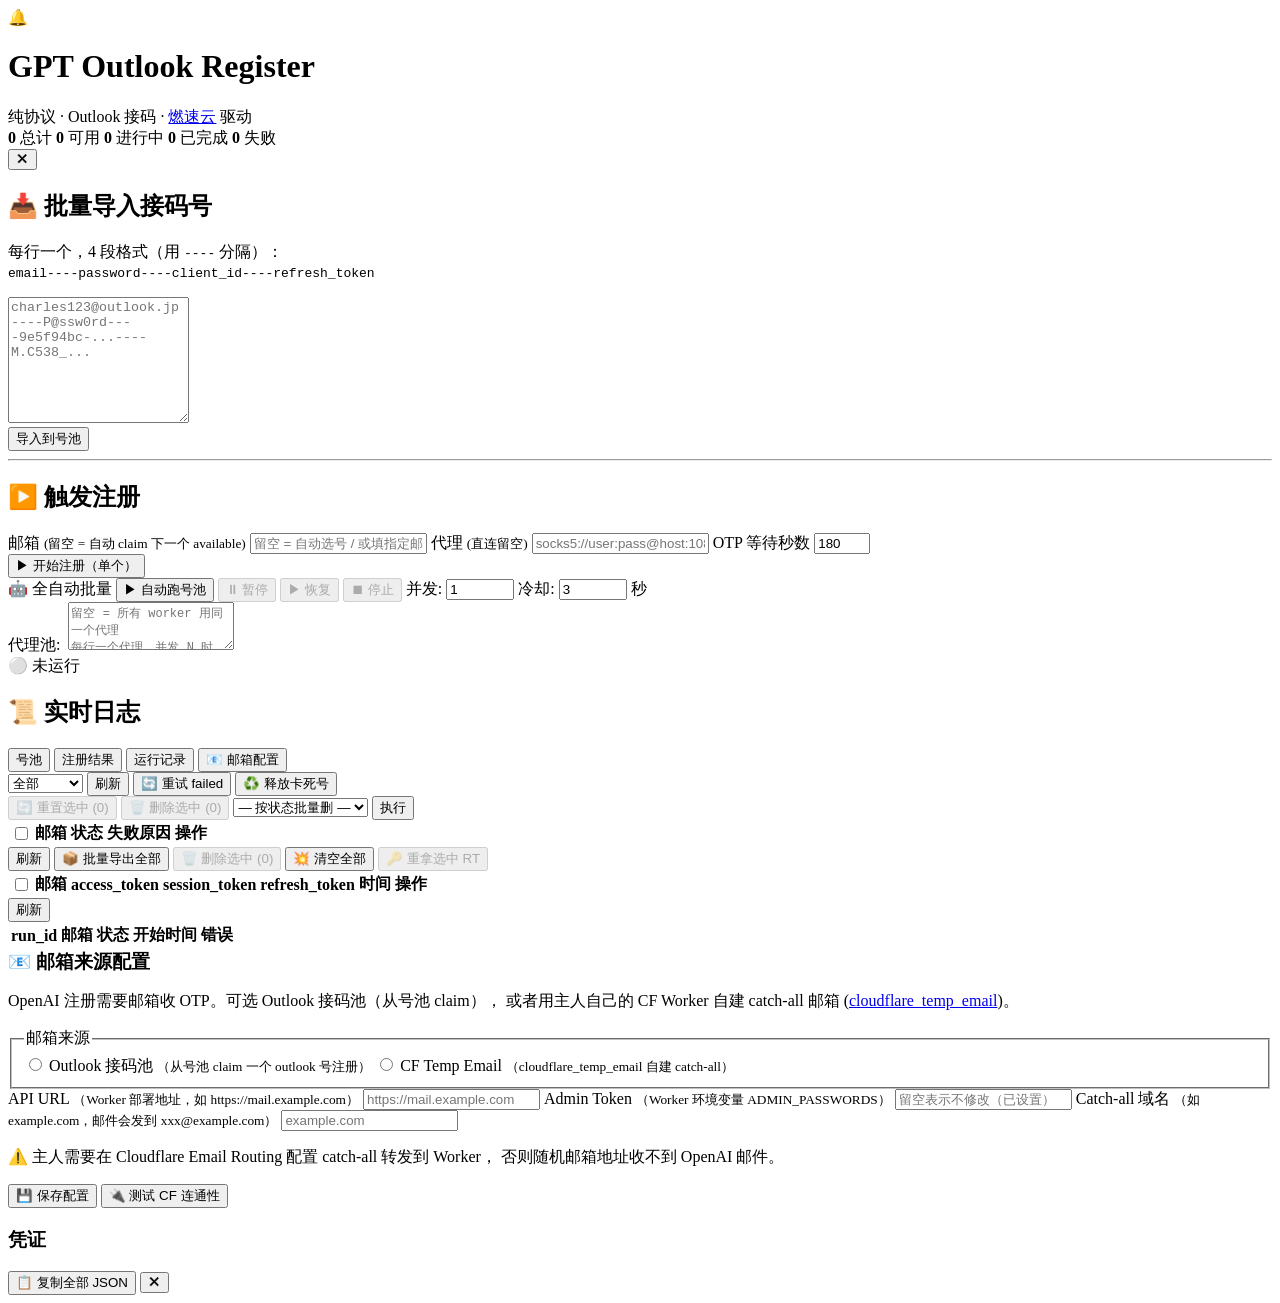
==== webui/static/index.html @ fc180cc3 "feat: add CF Worker temp email provider (cloudflare_temp_email) - 新建 mail_cf.py：CFTempEmailProvider（" ====
<!DOCTYPE html>
<html lang="zh-CN">
<head>
<meta charset="UTF-8">
<meta name="viewport" content="width=device-width,initial-scale=1.0">
<title>GPT Outlook Register · 团子喵 WebUI</title>
<link rel="stylesheet" href="/static/style.css">
</head>
<body>

<header>
  <div class="brand">
    <span class="bell">🔔</span>
    <h1>GPT Outlook Register</h1>
    <span class="sub">纯协议 · Outlook 接码 · <a href="https://www.ransuyun.com/" target="_blank" rel="noopener" class="brand-link">燃速云</a> 驱动</span>
  </div>
  <div class="stats" id="statsBar">
    <span class="pill"><b>0</b> 总计</span>
    <span class="pill ok"><b>0</b> 可用</span>
    <span class="pill warn"><b>0</b> 进行中</span>
    <span class="pill done"><b>0</b> 已完成</span>
    <span class="pill bad"><b>0</b> 失败</span>
  </div>
</header>

<div id="alertBanner" class="alert-banner hidden">
  <span id="alertBannerMsg"></span>
  <button id="alertBannerClose">✕</button>
</div>

<main>

  <!-- 左：批量导入 + 注册控制 -->
  <section class="card">
    <h2>📥 批量导入接码号</h2>
    <p class="hint">每行一个，4 段格式（用 <code>----</code> 分隔）：<br>
       <code>email----password----client_id----refresh_token</code></p>
    <textarea id="importText" rows="8" placeholder="charles123@outlook.jp----P@ssw0rd----9e5f94bc-...----M.C538_..."></textarea>
    <div class="row">
      <button id="btnImport" class="primary">导入到号池</button>
      <span id="importResult" class="result"></span>
    </div>

    <hr>

    <h2>▶️ 触发注册</h2>
    <div class="form">
      <label>邮箱 <small>(留空 = 自动 claim 下一个 available)</small>
        <input id="regEmail" placeholder="留空 = 自动选号 / 或填指定邮箱">
      </label>
      <label>代理 <small>(直连留空)</small>
        <input id="regProxy" placeholder="socks5://user:pass@host:1080">
      </label>
      <label>OTP 等待秒数
        <input id="regOtpTimeout" type="number" value="180" min="30" max="600">
      </label>

      <div class="row">
        <button id="btnRun" class="primary">▶ 开始注册（单个）</button>
        <span id="runStatus" class="result"></span>
      </div>

      <div class="auto-bar">
        <span class="auto-title">🤖 全自动批量</span>
        <button id="btnAutoStart" class="primary">▶ 自动跑号池</button>
        <button id="btnAutoPause" disabled>⏸ 暂停</button>
        <button id="btnAutoResume" disabled>▶ 恢复</button>
        <button id="btnAutoStop" disabled>⏹ 停止</button>
        <label class="check inline-check" title="同时跑几个注册流程">
          并发:<input id="autoConcurrency" type="number" value="1" min="1" max="20" style="width:60px;display:inline-block;margin-left:4px">
        </label>
        <label class="check inline-check" title="每个 worker 跑完一个号的冷却（防风控）">
          冷却:<input id="autoCoolDown" type="number" value="3" min="0" max="120" style="width:60px;display:inline-block;margin-left:4px"> 秒
        </label>
      </div>
      <div class="row">
        <label class="check inline-check" style="width:100%" title="多代理池：每行一个，worker 按顺序轮流取；如果留空则所有 worker 都用上面的「代理」字段">
          <span style="white-space:nowrap">代理池:</span>
          <textarea id="autoProxyPool" rows="3" placeholder="留空 = 所有 worker 用同一个代理&#10;每行一个代理，并发 N 时 worker 0~N 依次用&#10;例：&#10;socks5://127.0.0.1:7890&#10;socks5://127.0.0.1:7891&#10;http://1.2.3.4:8080" style="flex:1;font-family:monospace;font-size:12px;margin-left:4px"></textarea>
        </label>
      </div>
      <div class="row">
        <span id="autoStatus" class="auto-status">⚪ 未运行</span>
      </div>
    </div>
  </section>

  <!-- 右：日志 + 列表 -->
  <section class="card">
    <h2>📜 实时日志</h2>
    <div id="logBox" class="log"></div>

    <div class="tabs">
      <button class="tab active" data-tab="pool">号池</button>
      <button class="tab" data-tab="registered">注册结果</button>
      <button class="tab" data-tab="runs">运行记录</button>
      <button class="tab" data-tab="mailcfg">📧 邮箱配置</button>
    </div>

    <div class="tab-content" id="tab-pool">
      <div class="row">
        <select id="poolFilter">
          <option value="">全部</option>
          <option value="available">available</option>
          <option value="in_use">in_use</option>
          <option value="done">done</option>
          <option value="failed">failed</option>
        </select>
        <button id="btnRefreshPool">刷新</button>
        <button id="btnResetFailed" title="把所有 failed 号一键重置为 available">🔄 重试 failed</button>
        <button id="btnReleaseStale" title="把卡在 in_use 超过 30 分钟的号释放回 available">♻️ 释放卡死号</button>
        <span id="poolActionResult" class="result"></span>
      </div>
      <div class="row">
        <button id="btnResetSelected" title="把已勾选的 done/failed 号重置为 available" disabled>🔄 重置选中 (<span id="selCount2">0</span>)</button>
        <button id="btnDeleteSelected" title="删除已勾选的号" disabled>🗑️ 删除选中 (<span id="selCount">0</span>)</button>
        <select id="bulkDelStatus" title="按状态批量删除">
          <option value="">— 按状态批量删 —</option>
          <option value="failed">删全部 failed</option>
          <option value="done">删全部 done</option>
          <option value="available">删全部 available</option>
          <option value="in_use">删全部 in_use</option>
          <option value="all">删全部（危险）</option>
        </select>
        <button id="btnBulkDelStatus">执行</button>
      </div>
      <table id="poolTable">
        <thead><tr>
          <th><input type="checkbox" id="poolSelectAll" title="全选/全不选"></th>
          <th>邮箱</th><th>状态</th><th>失败原因</th><th>操作</th>
        </tr></thead>
        <tbody></tbody>
      </table>
    </div>

    <div class="tab-content hidden" id="tab-registered">
      <div class="row">
        <button id="btnRefreshReg">刷新</button>
        <button id="btnExportAll" title="把所有注册结果的完整凭证导出为 JSON 文件">📦 批量导出全部</button>
        <button id="btnDeleteSelectedReg" title="删除已勾选的凭证" disabled>🗑️ 删除选中 (<span id="selCountReg">0</span>)</button>
        <button id="btnDeleteAllReg" title="清空所有注册结果（危险）">💥 清空全部</button>
        <button id="btnBulkRefetchRt" title="对选中号串行重走 Codex OAuth 拿 refresh_token" disabled>🔑 重拿选中 RT</button>
        <span id="exportResult" class="result"></span>
      </div>
      <table id="regTable">
        <thead><tr>
          <th><input type="checkbox" id="regSelectAll" title="全选/全不选"></th>
          <th>邮箱</th><th>access_token</th><th>session_token</th><th>refresh_token</th><th>时间</th><th>操作</th>
        </tr></thead>
        <tbody></tbody>
      </table>
    </div>

    <div class="tab-content hidden" id="tab-runs">
      <div class="row">
        <button id="btnRefreshRuns">刷新</button>
      </div>
      <table id="runTable">
        <thead><tr><th>run_id</th><th>邮箱</th><th>状态</th><th>开始时间</th><th>错误</th></tr></thead>
        <tbody></tbody>
      </table>
    </div>

    <div class="tab-content hidden" id="tab-mailcfg">
      <h3 style="margin:0 0 12px;color:var(--pink-dark)">📧 邮箱来源配置</h3>
      <p class="hint">
        OpenAI 注册需要邮箱收 OTP。可选 Outlook 接码池（从号池 claim），
        或者用主人自己的 CF Worker 自建 catch-all 邮箱
        (<a href="https://github.com/dreamhunter2333/cloudflare_temp_email" target="_blank" rel="noopener" class="brand-link">cloudflare_temp_email</a>)。
      </p>
      <div class="form">
        <fieldset>
          <legend>邮箱来源</legend>
          <label class="check">
            <input type="radio" name="mailSource" value="outlook" id="msOutlook">
            Outlook 接码池 <small>（从号池 claim 一个 outlook 号注册）</small>
          </label>
          <label class="check">
            <input type="radio" name="mailSource" value="cf_temp" id="msCfTemp">
            CF Temp Email <small>（cloudflare_temp_email 自建 catch-all）</small>
          </label>
        </fieldset>

        <div id="cfTempCfg" class="hidden">
          <label>API URL <small>（Worker 部署地址，如 https://mail.example.com）</small>
            <input id="cfApiUrl" placeholder="https://mail.example.com">
          </label>
          <label>Admin Token <small>（Worker 环境变量 ADMIN_PASSWORDS）</small>
            <input id="cfAdminToken" placeholder="留空表示不修改（已设置）" type="password">
          </label>
          <label>Catch-all 域名 <small>（如 example.com，邮件会发到 xxx@example.com）</small>
            <input id="cfDomain" placeholder="example.com">
          </label>
          <p class="hint">
            ⚠️ 主人需要在 Cloudflare Email Routing 配置 catch-all 转发到 Worker，
            否则随机邮箱地址收不到 OpenAI 邮件。
          </p>
        </div>

        <div class="row">
          <button id="btnSaveMailCfg" class="primary">💾 保存配置</button>
          <button id="btnTestMail">🔌 测试 CF 连通性</button>
          <span id="mailCfgResult" class="result"></span>
        </div>
      </div>
    </div>
  </section>

</main>

<!-- 凭证查看模态框 -->
<div class="modal hidden" id="credModal">
  <div class="modal-body">
    <div class="modal-head">
      <h3 id="credTitle">凭证</h3>
      <button id="credCopyJson">📋 复制全部 JSON</button>
      <button id="credClose">✕</button>
    </div>
    <div id="credFields" class="cred-fields"></div>
  </div>
</div>

<script src="/static/app.js"></script>
</body>
</html>
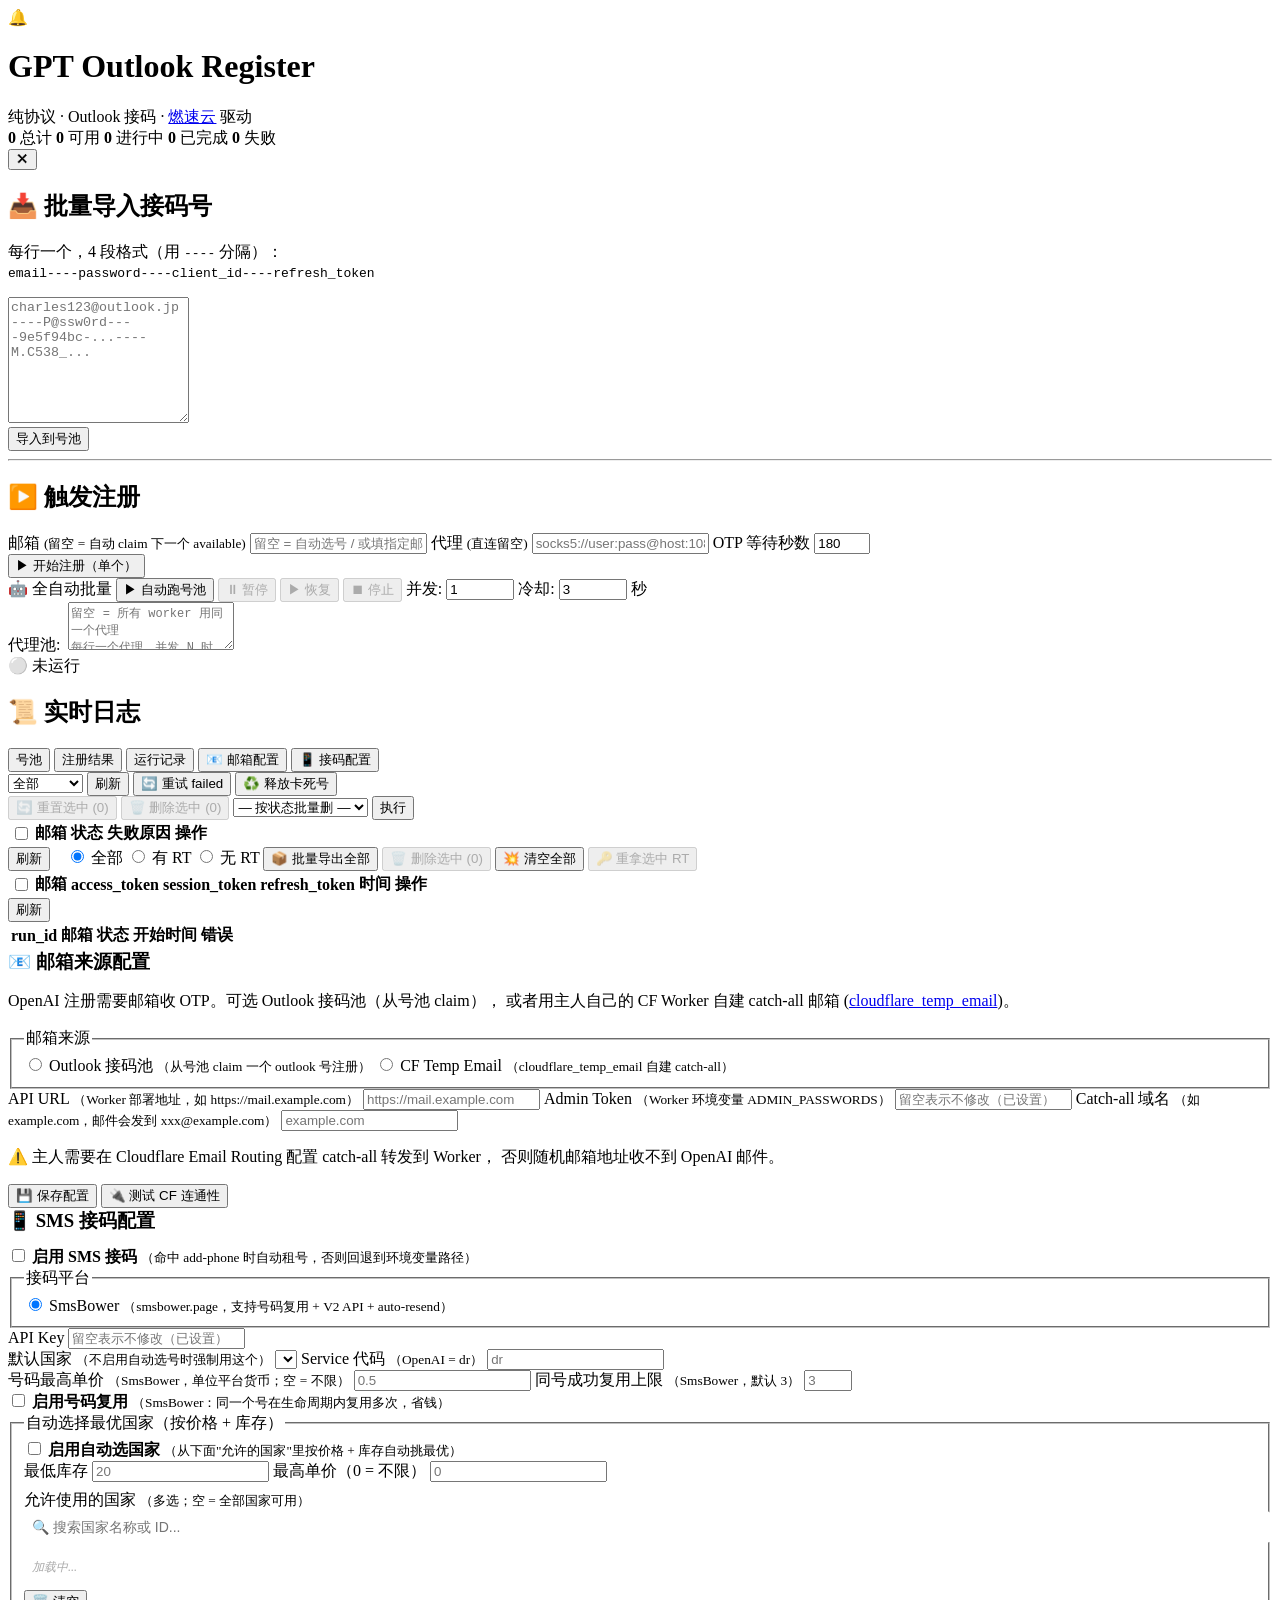
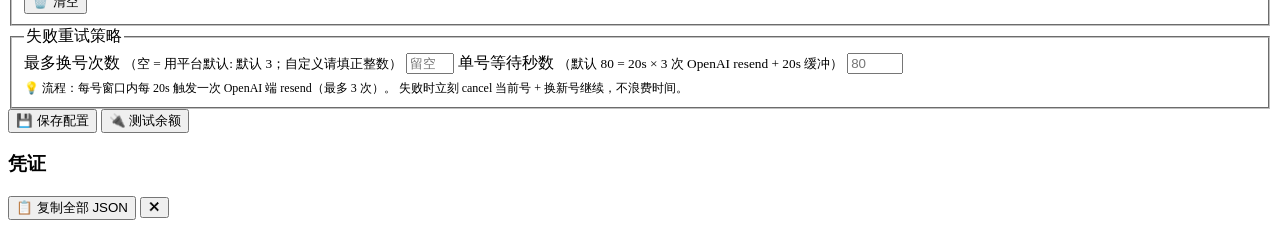
==== commit b86a8241: "v0.4.0: 移除接码 API 出口代理配置" ====
--- a/webui/static/index.html
+++ b/webui/static/index.html
@@ -3,7 +3,7 @@
 <head>
 <meta charset="UTF-8">
 <meta name="viewport" content="width=device-width,initial-scale=1.0">
-<title>GPT Outlook Register · 团子喵 WebUI</title>
+<title>GPT Outlook Register · WebUI</title>
 <link rel="stylesheet" href="/static/style.css">
 </head>
 <body>
@@ -95,6 +95,7 @@
       <button class="tab" data-tab="registered">注册结果</button>
       <button class="tab" data-tab="runs">运行记录</button>
       <button class="tab" data-tab="mailcfg">📧 邮箱配置</button>
+      <button class="tab" data-tab="smscfg">📱 接码配置</button>
     </div>
 
     <div class="tab-content" id="tab-pool">
@@ -136,6 +137,15 @@
     <div class="tab-content hidden" id="tab-registered">
       <div class="row">
         <button id="btnRefreshReg">刷新</button>
+        <label class="check" style="margin-left:12px">
+          <input type="radio" name="regFilter" value="all" checked> 全部
+        </label>
+        <label class="check">
+          <input type="radio" name="regFilter" value="has_rt"> 有 RT
+        </label>
+        <label class="check">
+          <input type="radio" name="regFilter" value="no_rt"> 无 RT
+        </label>
         <button id="btnExportAll" title="把所有注册结果的完整凭证导出为 JSON 文件">📦 批量导出全部</button>
         <button id="btnDeleteSelectedReg" title="删除已勾选的凭证" disabled>🗑️ 删除选中 (<span id="selCountReg">0</span>)</button>
         <button id="btnDeleteAllReg" title="清空所有注册结果（危险）">💥 清空全部</button>
@@ -204,6 +214,103 @@
         </div>
       </div>
     </div>
+
+    <div class="tab-content hidden" id="tab-smscfg">
+      <h3 style="margin:0 0 12px;color:var(--pink-dark)">📱 SMS 接码配置</h3>
+      <div class="form">
+        <label class="check">
+          <input type="checkbox" id="smsEnabled">
+          <b>启用 SMS 接码</b> <small>（命中 add-phone 时自动租号，否则回退到环境变量路径）</small>
+        </label>
+
+        <fieldset>
+          <legend>接码平台</legend>
+          <label class="check">
+            <input type="radio" name="smsProvider" value="smsbower" id="spSmsbower" checked>
+            SmsBower <small>（smsbower.page，支持号码复用 + V2 API + auto-resend）</small>
+          </label>
+        </fieldset>
+
+        <label>API Key
+          <input id="smsApiKey" placeholder="留空表示不修改（已设置）" type="password">
+        </label>
+
+        <div class="row">
+          <label style="flex:1">默认国家 <small>（不启用自动选号时强制用这个）</small>
+            <select id="smsCountry"></select>
+          </label>
+          <label style="flex:1">Service 代码 <small>（OpenAI = dr）</small>
+            <input id="smsService" placeholder="dr">
+          </label>
+        </div>
+
+        <div class="row">
+          <label style="flex:1">号码最高单价 <small>（SmsBower，单位平台货币；空 = 不限）</small>
+            <input id="smsMaxPrice" placeholder="0.5">
+          </label>
+          <label style="flex:1">同号成功复用上限 <small>（SmsBower，默认 3）</small>
+            <input id="smsPhoneSuccessMax" placeholder="3" type="number" min="0" max="10">
+          </label>
+        </div>
+
+        <label class="check">
+          <input type="checkbox" id="smsReusePhone">
+          <b>启用号码复用</b> <small>（SmsBower：同一个号在生命周期内复用多次，省钱）</small>
+        </label>
+
+        <fieldset>
+          <legend>自动选择最优国家（按价格 + 库存）</legend>
+          <label class="check">
+            <input type="checkbox" id="smsAutoCountry">
+            <b>启用自动选国家</b> <small>（从下面"允许的国家"里按价格 + 库存自动挑最优）</small>
+          </label>
+          <div class="row">
+            <label style="flex:1">最低库存
+              <input id="smsAutoMinStock" placeholder="20" type="number" min="1">
+            </label>
+            <label style="flex:1">最高单价（0 = 不限）
+              <input id="smsAutoMaxPrice" placeholder="0">
+            </label>
+          </div>
+
+          <label style="display:block;margin-top:8px">
+            允许使用的国家 <small>（多选；空 = 全部国家可用）</small>
+          </label>
+          <input type="text" id="smsCountrySearch" placeholder="🔍 搜索国家名称或 ID..."
+                 style="width:100%;padding:8px;margin-bottom:8px;border:1px solid var(--pink-light);border-radius:6px;font-size:14px">
+          <div id="smsAllowedCountriesBox"
+               style="max-height:200px;overflow-y:auto;border:1px solid var(--pink-light);border-radius:8px;padding:8px;background:#fff;display:grid;grid-template-columns:repeat(auto-fill,minmax(180px,1fr));gap:4px">
+            <em style="grid-column:1/-1;color:#aaa;font-size:12px">加载中...</em>
+          </div>
+          <div class="row" style="margin-top:6px">
+            <button type="button" id="btnClearAllowedCountries">🗑️ 清空</button>
+            <span id="smsAllowedCountryCount" style="font-size:12px;color:var(--pink-dark);margin-left:8px"></span>
+          </div>
+        </fieldset>
+
+        <fieldset>
+          <legend>失败重试策略</legend>
+          <div class="row">
+            <label style="flex:1">最多换号次数 <small>（空 = 用平台默认: 默认 3；自定义请填正整数）</small>
+              <input id="smsMaxPhoneAttempts" placeholder="留空使用平台默认" type="number" min="1" max="20">
+            </label>
+            <label style="flex:1">单号等待秒数 <small>（默认 80 = 20s × 3 次 OpenAI resend + 20s 缓冲）</small>
+              <input id="smsPerPhoneTimeout" placeholder="80" type="number" min="40" max="600">
+            </label>
+          </div>
+          <p class="hint" style="margin:6px 0 0;font-size:12px">
+            💡 流程：每号窗口内每 20s 触发一次 OpenAI 端 resend（最多 3 次）。
+            失败时立刻 cancel 当前号 + 换新号继续，不浪费时间。
+          </p>
+        </fieldset>
+
+        <div class="row">
+          <button id="btnSaveSmsCfg" class="primary">💾 保存配置</button>
+          <button id="btnTestSms">🔌 测试余额</button>
+          <span id="smsCfgResult" class="result"></span>
+        </div>
+      </div>
+    </div>
   </section>
 
 </main>
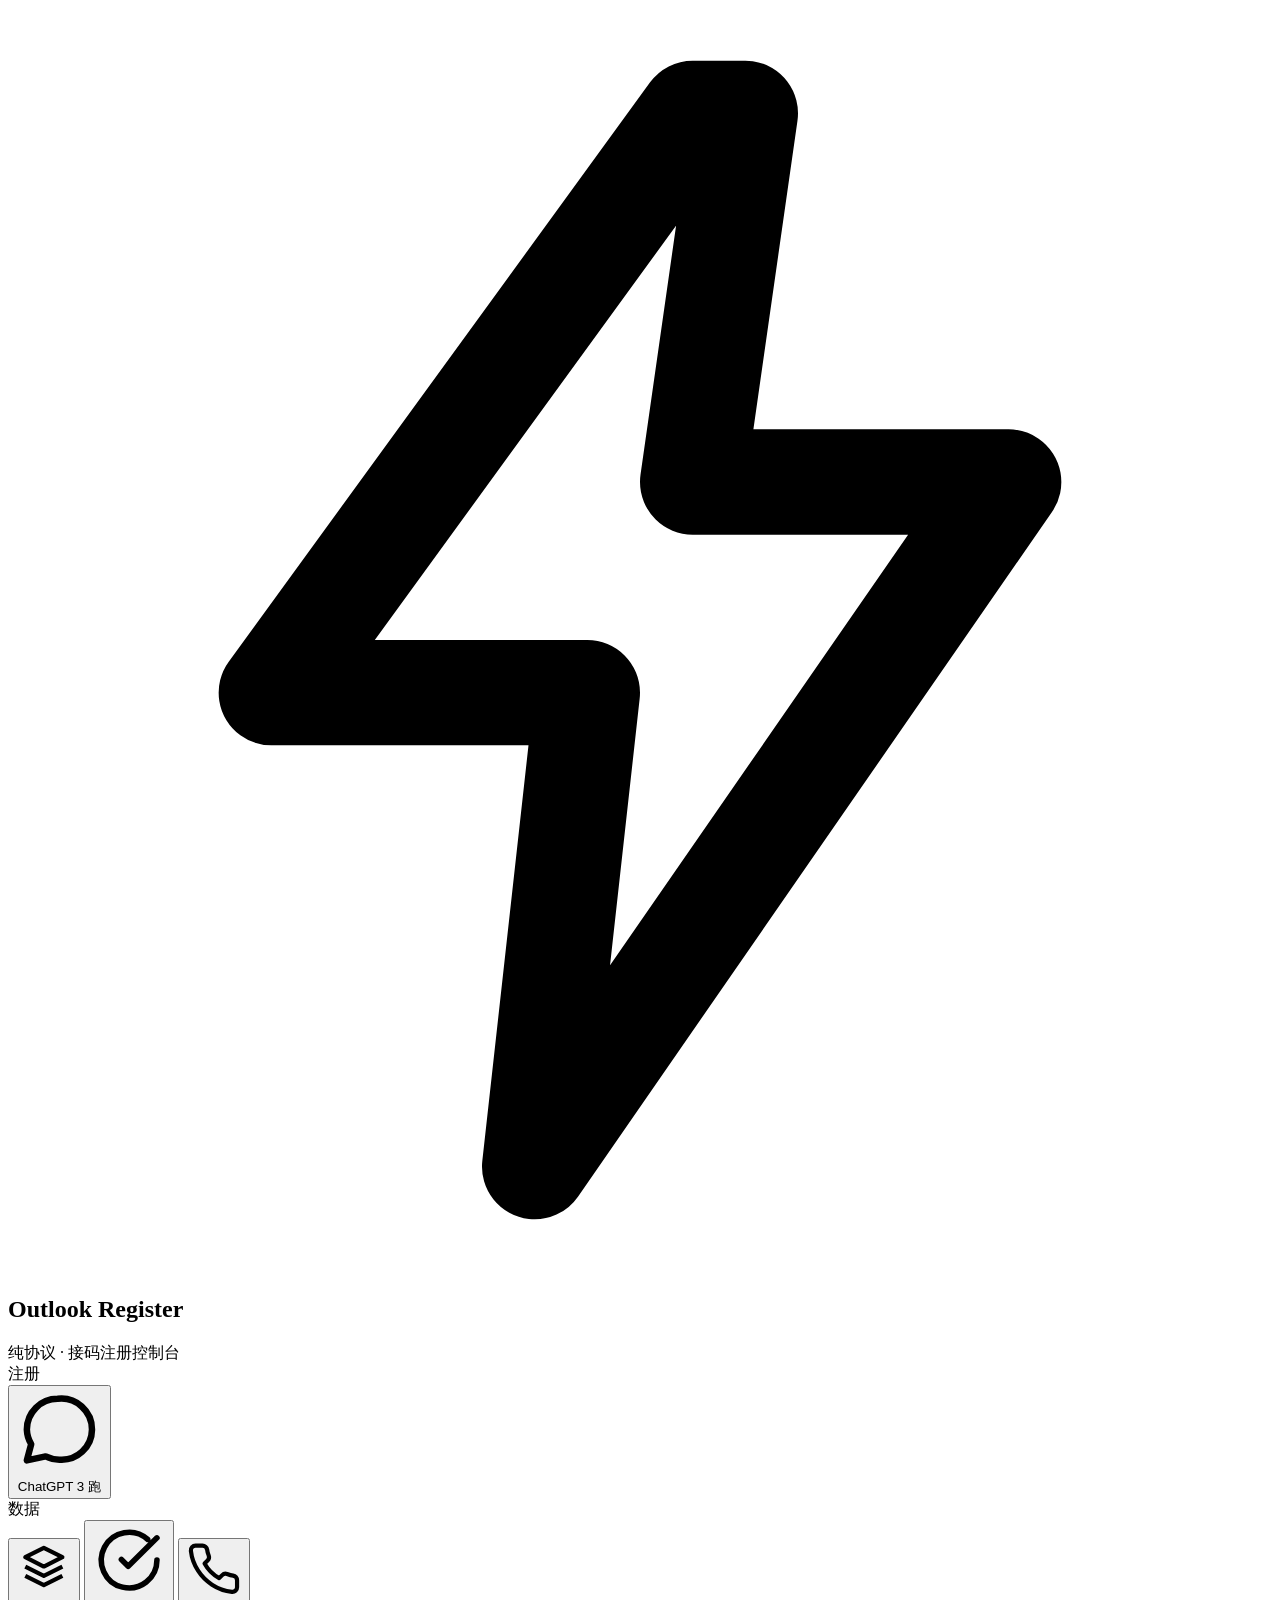
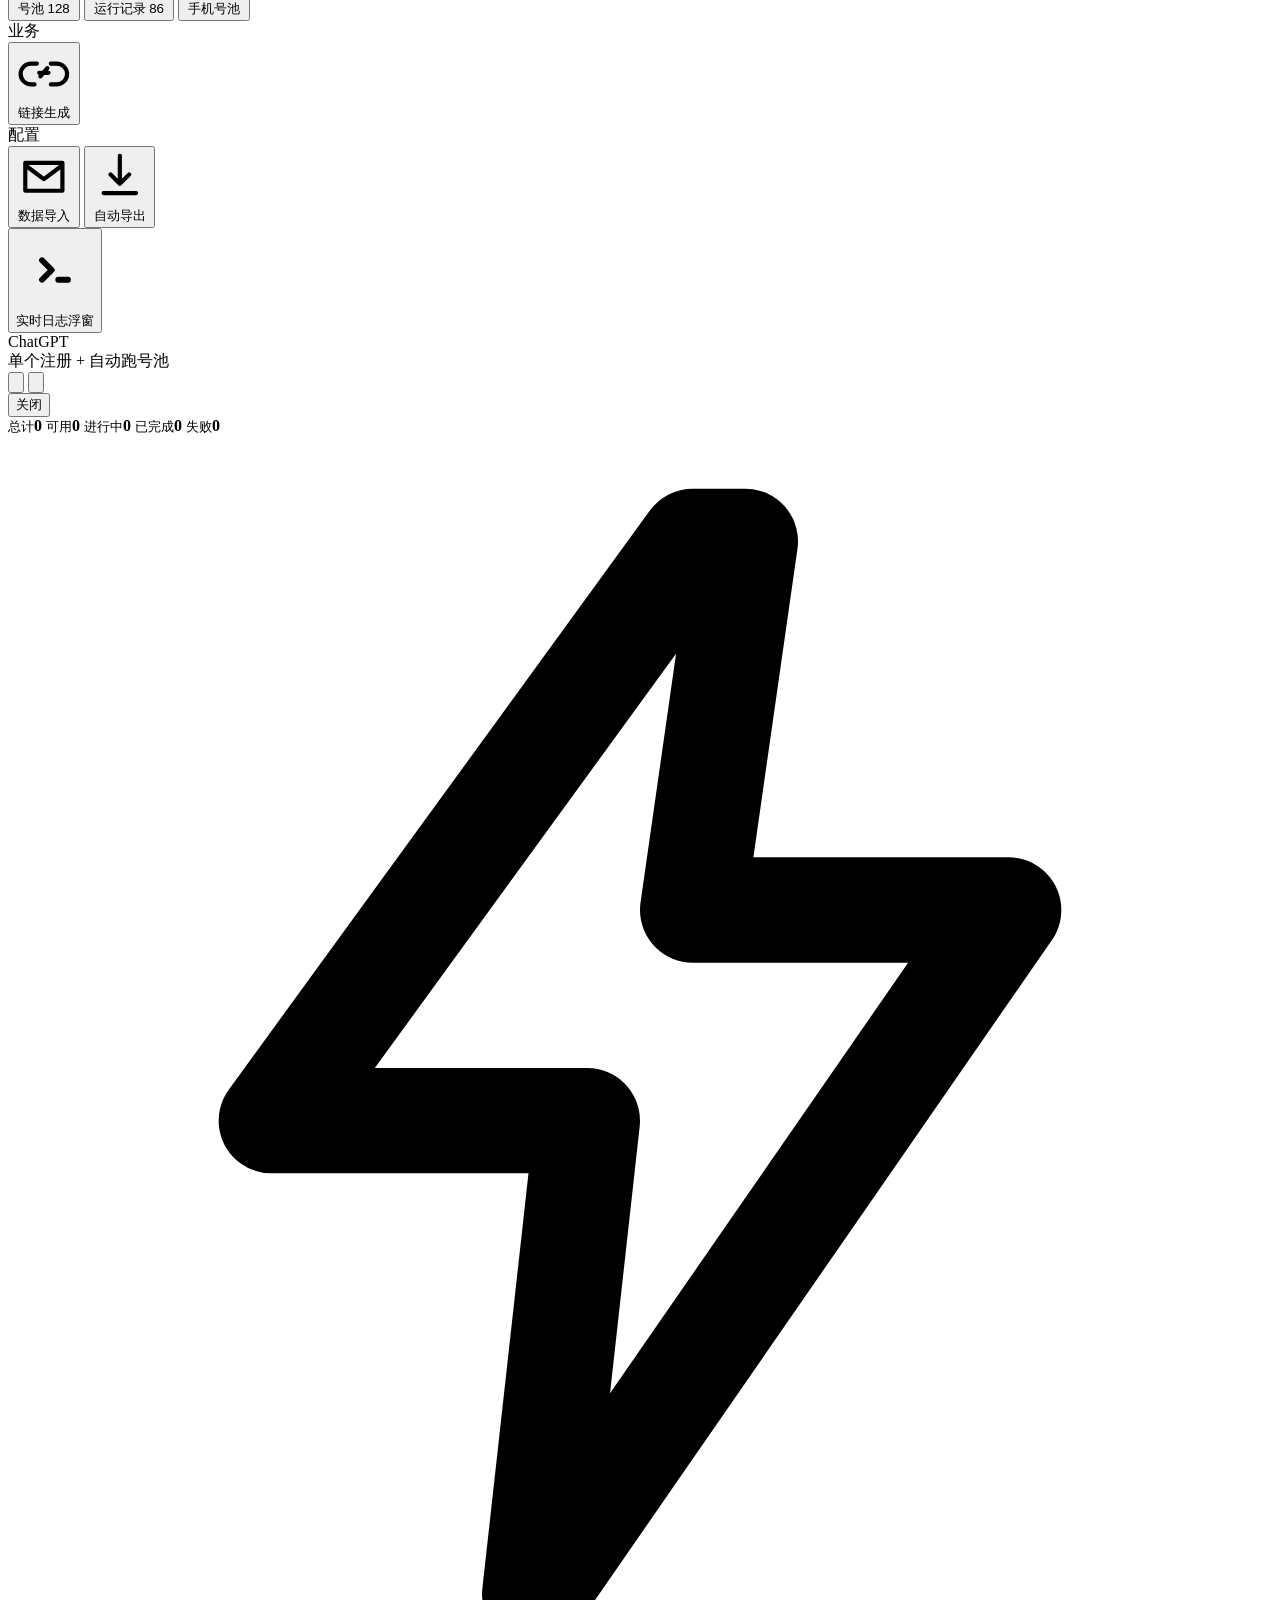
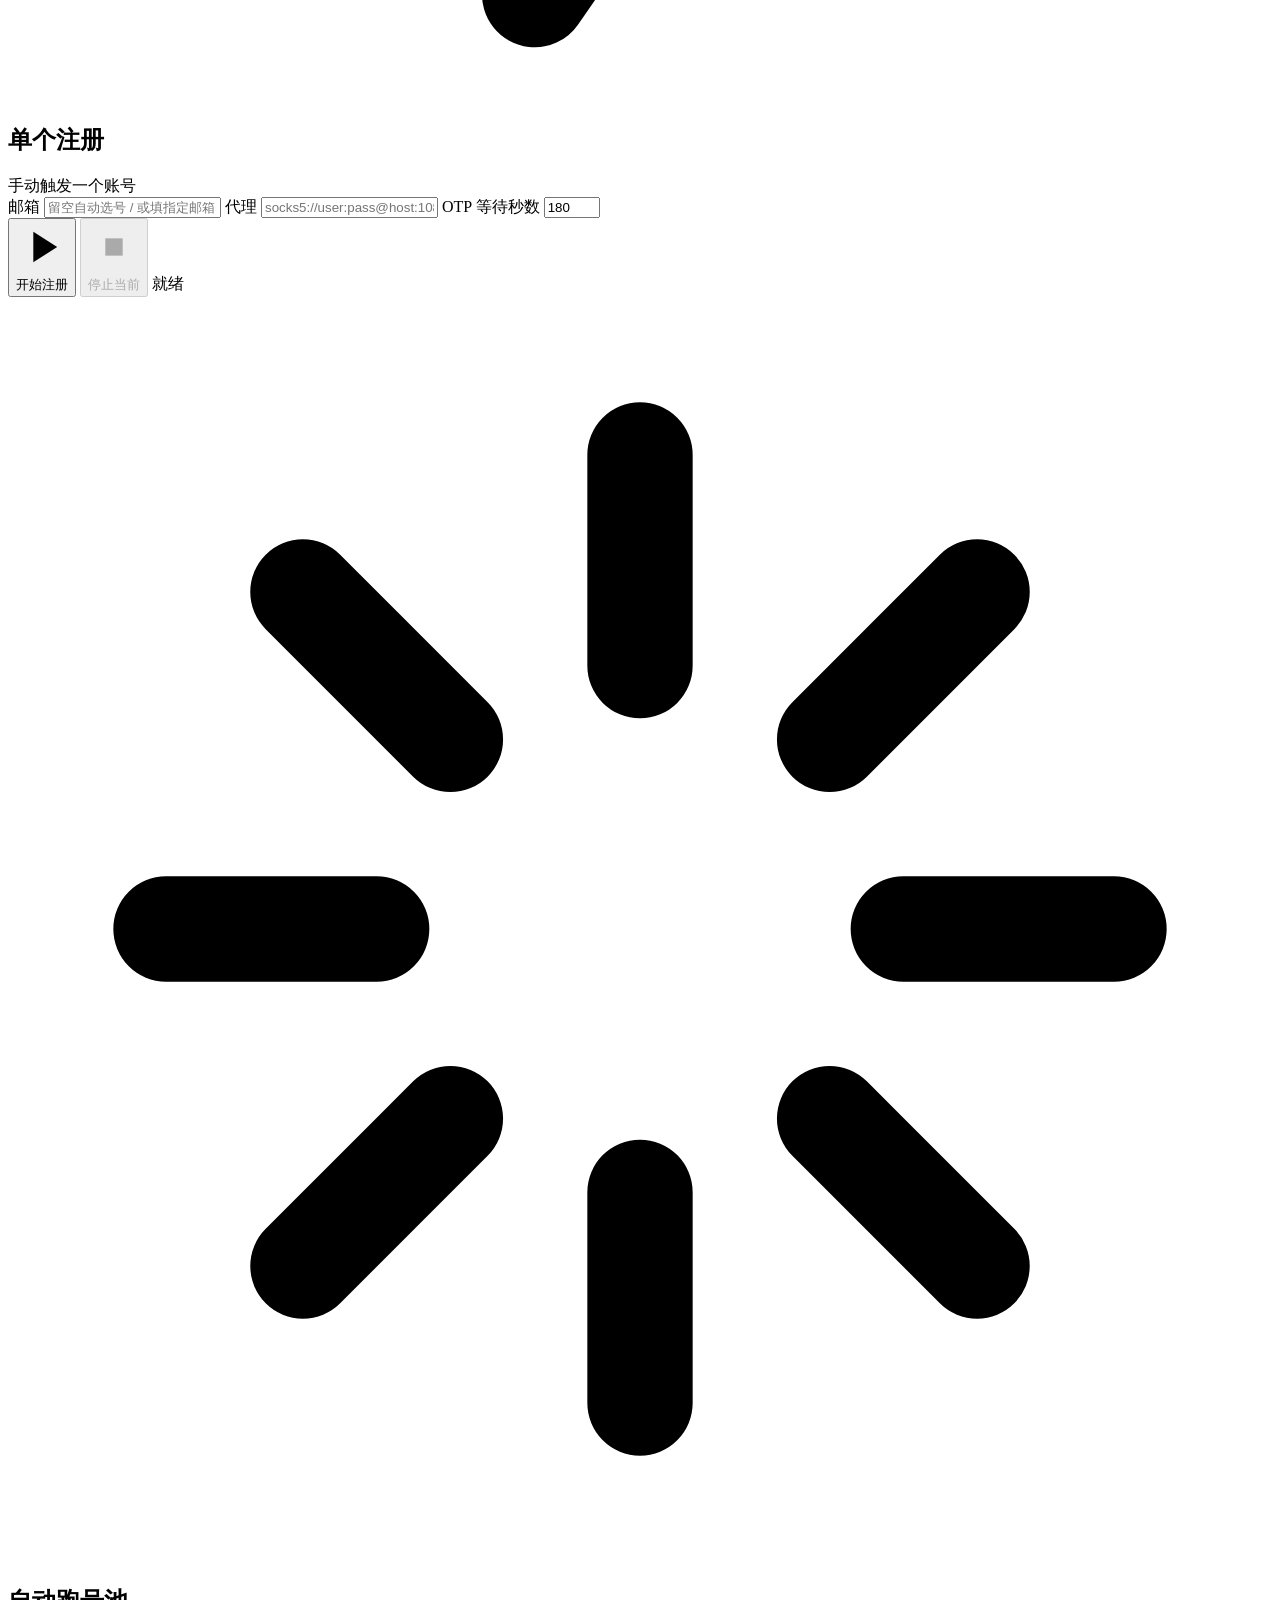
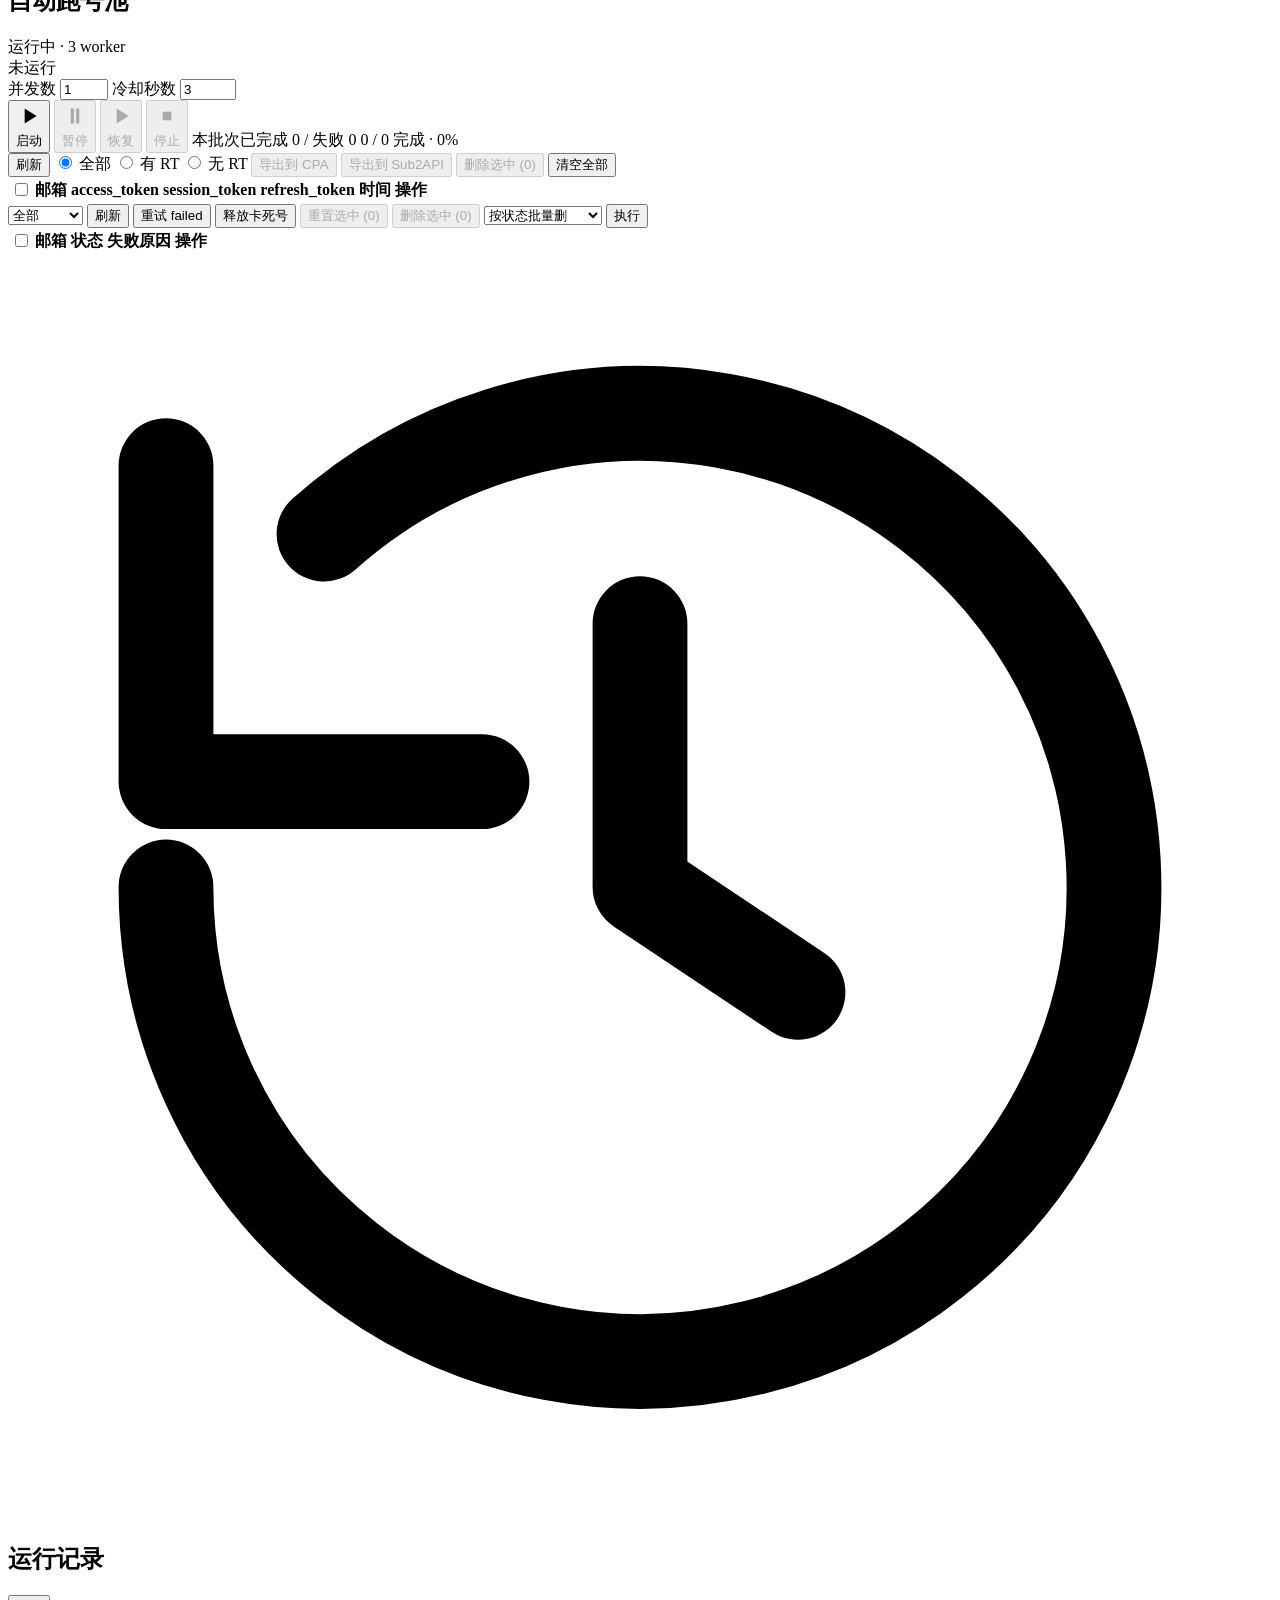
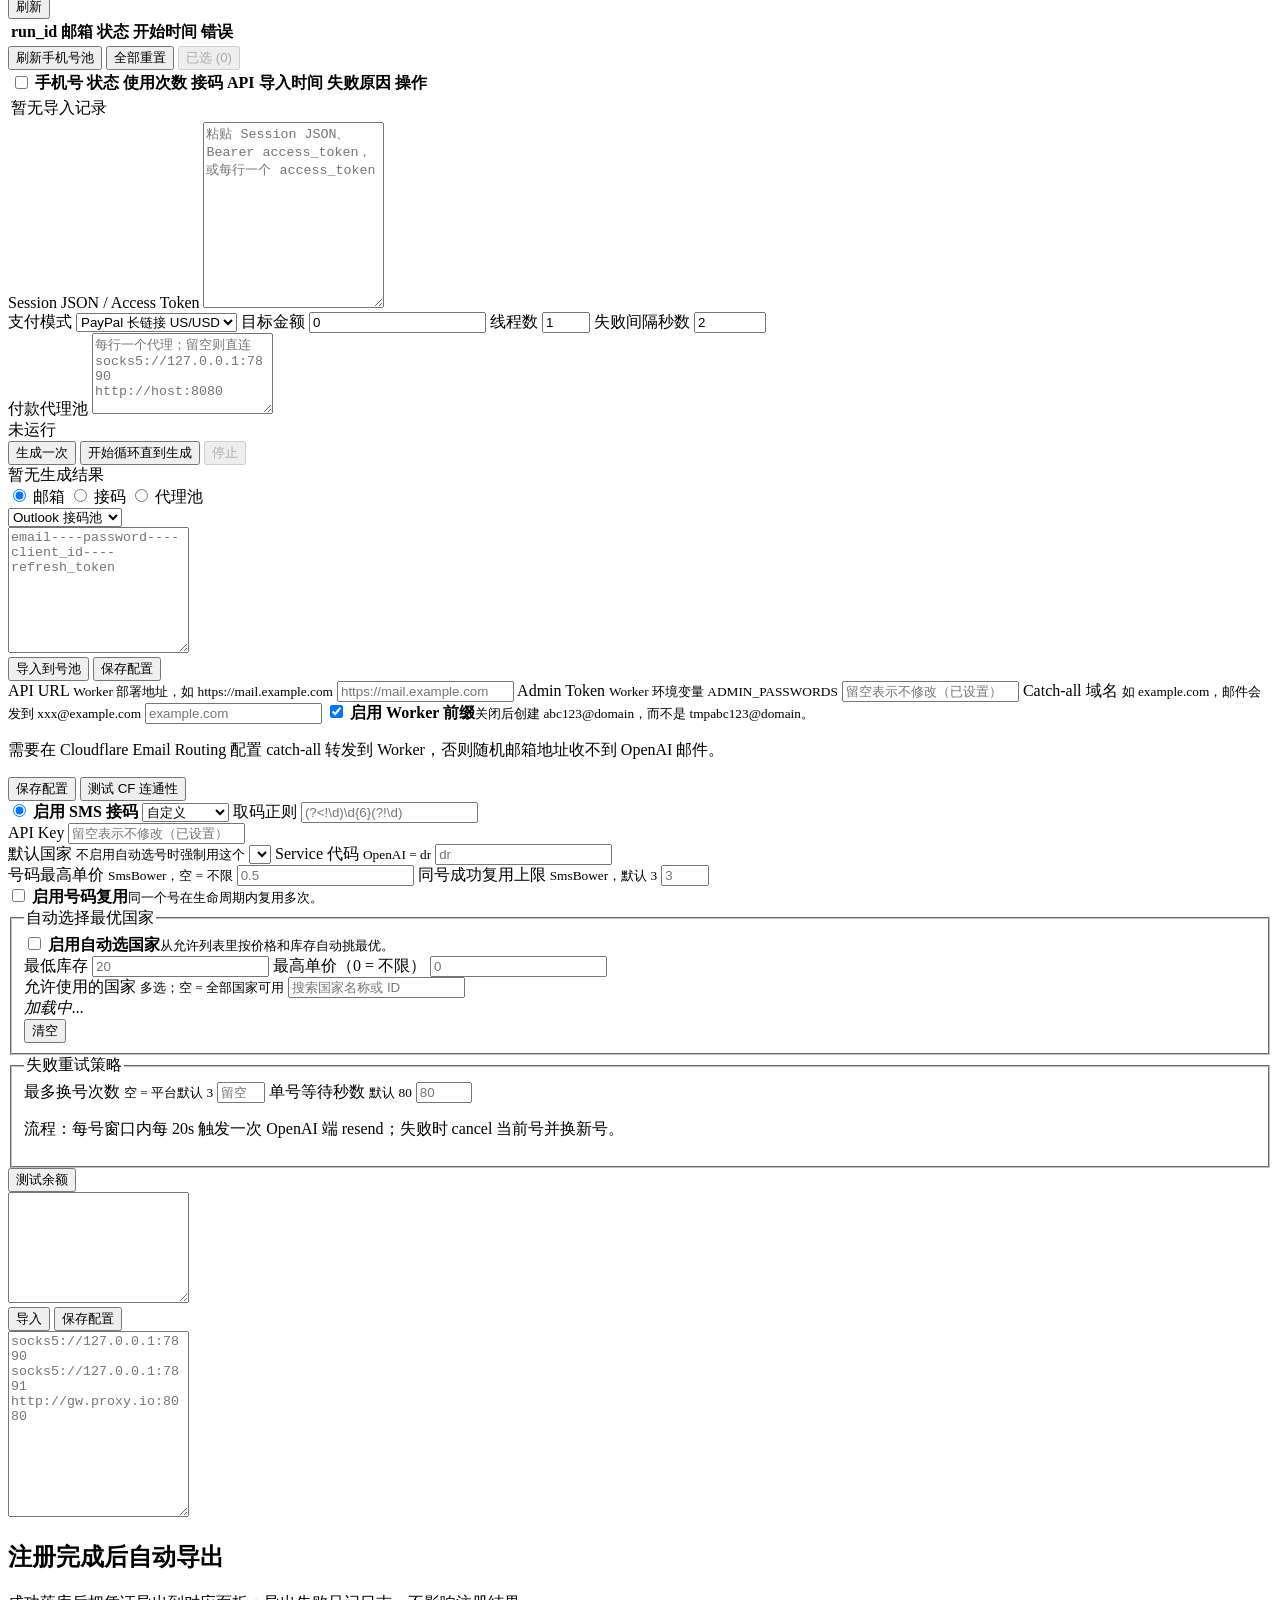
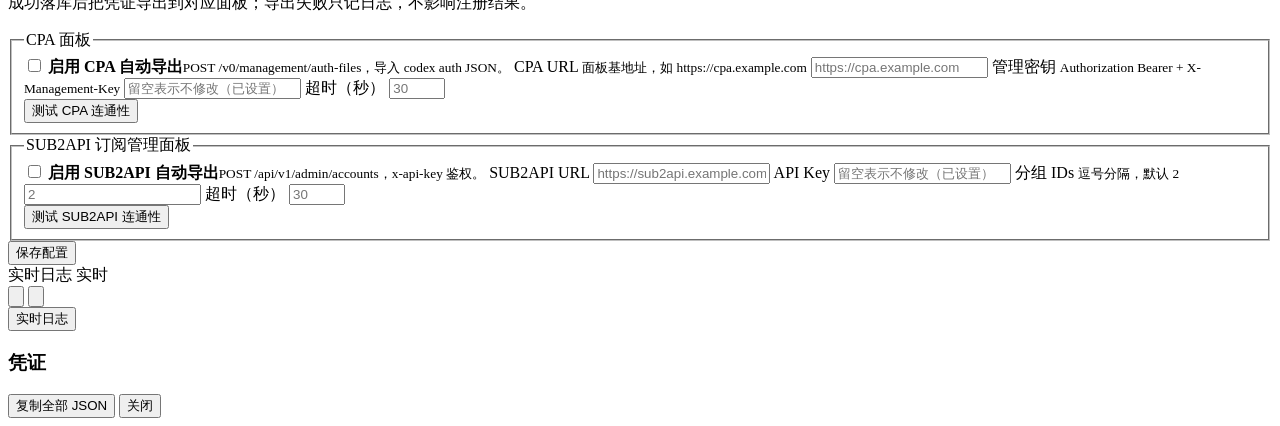
==== commit c8a97311: "chore(session-link): capture worktree baseline" ====
--- a/webui/static/index.html
+++ b/webui/static/index.html
@@ -3,325 +3,569 @@
 <head>
 <meta charset="UTF-8">
 <meta name="viewport" content="width=device-width,initial-scale=1.0">
-<title>GPT Outlook Register · WebUI</title>
+<title>GPT Outlook Register · 控制台</title>
+<link rel="icon" href="data:image/svg+xml,%3Csvg%20xmlns%3D%22http://www.w3.org/2000/svg%22%20viewBox%3D%220%200%2016%2016%22%3E%3Crect%20width%3D%2216%22%20height%3D%2216%22%20rx%3D%223%22%20fill%3D%22%2312b886%22/%3E%3C/svg%3E">
+<link rel="preconnect" href="https://fonts.googleapis.com">
+<link rel="preconnect" href="https://fonts.gstatic.com" crossorigin>
+<link href="https://fonts.googleapis.com/css2?family=Manrope:wght@400;500;600;700;800&family=Space+Grotesk:wght@500;600;700&family=JetBrains+Mono:wght@400;500;700&display=swap" rel="stylesheet">
 <link rel="stylesheet" href="/static/style.css">
 </head>
 <body>
 
-<header>
-  <div class="brand">
-    <span class="bell">🔔</span>
-    <h1>GPT Outlook Register</h1>
-    <span class="sub">纯协议 · Outlook 接码 · <a href="https://www.ransuyun.com/" target="_blank" rel="noopener" class="brand-link">燃速云</a> 驱动</span>
+<div class="app-shell">
+  <aside class="sidebar">
+    <div class="brand">
+      <div class="brand-mark" aria-hidden="true">
+        <svg viewBox="0 0 24 24" focusable="false">
+          <path d="M13 2 5 13h6l-1 9 9-13h-6l1-7Z" fill="none" stroke="currentColor" stroke-width="2" stroke-linejoin="round"/>
+        </svg>
+      </div>
+      <div class="brand-text">
+        <h1>Outlook Register</h1>
+        <span>纯协议 · 接码注册控制台</span>
+      </div>
+    </div>
+
+    <nav class="nav">
+      <div class="nav-group">
+        <div class="nav-label">注册</div>
+        <button class="nav-item tab active" data-tab="register" type="button">
+          <svg class="nav-icon" viewBox="0 0 24 24" aria-hidden="true"><path d="M21 11.5a8.4 8.4 0 0 1-9 8.3 8.7 8.7 0 0 1-3.8-.9L3 20l1.2-4.5A8.2 8.2 0 0 1 3 11.5 8.5 8.5 0 0 1 11.5 3 8.5 8.5 0 0 1 21 11.5Z" fill="none" stroke="currentColor" stroke-width="1.8" stroke-linejoin="round"/></svg>
+          <span>ChatGPT</span>
+          <span class="nav-count hot">3 跑</span>
+        </button>
+      </div>
+
+      <div class="nav-group">
+        <div class="nav-label">数据</div>
+        <button class="nav-item tab" data-tab="pool" type="button">
+          <svg class="nav-icon" viewBox="0 0 24 24" aria-hidden="true"><path d="m12 3 8 4-8 4-8-4 8-4Zm-8 8 8 4 8-4M4 15l8 4 8-4" fill="none" stroke="currentColor" stroke-width="1.8" stroke-linejoin="round"/></svg>
+          <span>号池</span>
+          <span class="nav-count">128</span>
+        </button>
+        <button class="nav-item tab" data-tab="registered" type="button">
+          <svg class="nav-icon" viewBox="0 0 24 24" aria-hidden="true"><path d="M21 12a9 9 0 1 1-3-6.7M9.5 11.8l2.2 2.2L21 4.8" fill="none" stroke="currentColor" stroke-width="1.8" stroke-linecap="round" stroke-linejoin="round"/></svg>
+          <span>运行记录</span>
+          <span class="nav-count">86</span>
+        </button>
+        <button class="nav-item tab" data-tab="customsms" type="button">
+          <svg class="nav-icon" viewBox="0 0 24 24" aria-hidden="true"><path d="M22 16.9v3a2 2 0 0 1-2.2 2 19.8 19.8 0 0 1-8.6-3.1 19.4 19.4 0 0 1-6-6A19.8 19.8 0 0 1 2.1 4.2 2 2 0 0 1 4.1 2h3a2 2 0 0 1 2 1.7c.1.9.3 1.8.7 2.6a2 2 0 0 1-.5 2.1L8 9.7a16 16 0 0 0 6.3 6.3l1.3-1.3a2 2 0 0 1 2.1-.5c.8.3 1.7.6 2.6.7a2 2 0 0 1 1.7 2Z" fill="none" stroke="currentColor" stroke-width="1.8" stroke-linejoin="round"/></svg>
+          <span>手机号池</span>
+        </button>
+      </div>
+
+      <div class="nav-group">
+        <div class="nav-label">业务</div>
+        <button class="nav-item tab" data-tab="sessionlink" type="button">
+          <svg class="nav-icon" viewBox="0 0 24 24" aria-hidden="true"><path d="M10.5 13.5 13.5 10M8 17H6.5A4.5 4.5 0 0 1 6.5 8H9m6 0h2.5a4.5 4.5 0 0 1 0 9H15m-5-5h4" fill="none" stroke="currentColor" stroke-width="1.8" stroke-linecap="round" stroke-linejoin="round"/></svg>
+          <span>链接生成</span>
+        </button>
+      </div>
+
+      <div class="nav-group">
+        <div class="nav-label">配置</div>
+        <button class="nav-item tab" data-tab="mailcfg" type="button">
+          <svg class="nav-icon" viewBox="0 0 24 24" aria-hidden="true"><path d="M4 6h16v12H4V6Zm0 1 8 6 8-6" fill="none" stroke="currentColor" stroke-width="1.8" stroke-linejoin="round"/></svg>
+          <span>数据导入</span>
+        </button>
+        <button class="nav-item tab" data-tab="exportcfg" type="button">
+          <svg class="nav-icon" viewBox="0 0 24 24" aria-hidden="true"><path d="M12 3v12m0 0 4-4m-4 4-4-4M5 19h14" fill="none" stroke="currentColor" stroke-width="1.8" stroke-linecap="round" stroke-linejoin="round"/></svg>
+          <span>自动导出</span>
+        </button>
+      </div>
+    </nav>
+
+    <div class="sidebar-foot">
+      <button id="navLogToggle" class="log-reopen" type="button"><svg viewBox="0 0 24 24" aria-hidden="true"><path d="m8 9 3 3-3 3M13 15h3" fill="none" stroke="currentColor" stroke-width="1.8" stroke-linecap="round" stroke-linejoin="round"/></svg>实时日志浮窗</button>
+    </div>
+  </aside>
+
+  <main class="main-shell">
+    <header class="topbar">
+      <div class="topbar-title-row">
+        <div id="pageTitle" class="page-title">ChatGPT</div>
+        <div id="pageSub" class="page-sub">单个注册 + 自动跑号池</div>
+      </div>
+      <div class="topbar-spacer"></div>
+      <button id="topLogToggle" class="icon-btn" type="button" title="实时日志"><svg viewBox="0 0 24 24" aria-hidden="true"><path d="M18 8a6 6 0 0 0-12 0c0 7-3 7-3 7h18s-3 0-3-7ZM13.7 21a2 2 0 0 1-3.4 0" fill="none" stroke="currentColor" stroke-width="1.8" stroke-linecap="round" stroke-linejoin="round"/></svg></button>
+      <button class="icon-btn" type="button" title="设置"><svg viewBox="0 0 24 24" aria-hidden="true"><path d="M12 15.5A3.5 3.5 0 1 0 12 8a3.5 3.5 0 0 0 0 7.5Zm7.4-2.3a7.8 7.8 0 0 0 0-2.4l2-1.5-2-3.5-2.4 1a8 8 0 0 0-2-1.2L14.7 3h-5.4L9 5.6a8 8 0 0 0-2 1.2l-2.4-1-2 3.5 2 1.5a7.8 7.8 0 0 0 0 2.4l-2 1.5 2 3.5 2.4-1a8 8 0 0 0 2 1.2l.3 2.6h5.4l.3-2.6a8 8 0 0 0 2-1.2l2.4 1 2-3.5-2-1.5Z" fill="none" stroke="currentColor" stroke-width="1.55" stroke-linejoin="round"/></svg></button>
+    </header>
+
+    <div id="alertBanner" class="alert-banner hidden">
+      <span id="alertBannerMsg"></span>
+      <button id="alertBannerClose" type="button">关闭</button>
+    </div>
+
+    <div class="content">
+      <div class="stats" id="statsBar">
+        <span class="pill"><i></i><small>总计</small><b>0</b></span>
+        <span class="pill ok"><i></i><small>可用</small><b>0</b></span>
+        <span class="pill warn"><i></i><small>进行中</small><b>0</b></span>
+        <span class="pill done"><i></i><small>已完成</small><b>0</b></span>
+        <span class="pill bad"><i></i><small>失败</small><b>0</b></span>
+      </div>
+
+      <section class="tab-content page-section" id="tab-register" data-screen-label="01 Register">
+        <div class="chatgpt-grid">
+          <section class="card register-card">
+            <div class="card-head">
+              <div class="card-title-row">
+                <span class="ch-icon"><svg viewBox="0 0 24 24"><path d="M13 2 5 13h6l-1 9 9-13h-6l1-7Z" fill="none" stroke="currentColor" stroke-width="2" stroke-linejoin="round"/></svg></span>
+                <h2>单个注册</h2>
+              </div>
+              <span class="ch-sub">手动触发一个账号</span>
+            </div>
+            <div class="form compact-form">
+              <label>邮箱
+                <input id="regEmail" placeholder="留空自动选号 / 或填指定邮箱">
+              </label>
+              <label>代理
+                <input id="regProxy" placeholder="socks5://user:pass@host:1080">
+              </label>
+              <label>OTP 等待秒数
+                <input id="regOtpTimeout" type="number" value="180" min="30" max="600">
+              </label>
+              <div class="action-row register-actions">
+                <button id="btnRun" class="primary" type="button"><svg viewBox="0 0 24 24" aria-hidden="true"><path d="m8 5 11 7-11 7V5Z" fill="currentColor"/></svg>开始注册</button>
+                <button id="btnStopRun" disabled type="button"><svg viewBox="0 0 24 24" aria-hidden="true"><path d="M8 8h8v8H8z" fill="currentColor"/></svg>停止当前</button>
+                <span class="inline-state">就绪</span>
+              </div>
+              <div id="runStatus" class="result status-panel"></div>
+            </div>
+          </section>
+
+          <section class="card auto-card">
+            <div class="card-head">
+              <div class="card-title-row">
+                <span class="ch-icon alt"><svg viewBox="0 0 24 24"><path d="M12 3v4m0 10v4M3 12h4m10 0h4M5.6 5.6l2.8 2.8m7.2 7.2 2.8 2.8m0-12.8-2.8 2.8m-7.2 7.2-2.8 2.8" fill="none" stroke="currentColor" stroke-width="2" stroke-linecap="round"/></svg></span>
+                <h2>自动跑号池</h2>
+              </div>
+              <span class="ch-sub running-dot">运行中 · 3 worker</span>
+            </div>
+            <div id="autoStatus" class="auto-status">未运行</div>
+            <div class="auto-control-grid">
+              <label>并发数
+                <input id="autoConcurrency" type="number" value="1" min="1" max="20">
+              </label>
+              <label>冷却秒数
+                <input id="autoCoolDown" type="number" value="3" min="0" max="120">
+              </label>
+            </div>
+            <div class="auto-bar">
+              <button id="btnAutoStart" class="primary" type="button"><svg viewBox="0 0 24 24" aria-hidden="true"><path d="m8 5 11 7-11 7V5Z" fill="currentColor"/></svg>启动</button>
+              <button id="btnAutoPause" disabled type="button"><svg viewBox="0 0 24 24" aria-hidden="true"><path d="M8 5h3v14H8V5Zm5 0h3v14h-3V5Z" fill="currentColor"/></svg>暂停</button>
+              <button id="btnAutoResume" disabled type="button"><svg viewBox="0 0 24 24" aria-hidden="true"><path d="m8 5 11 7-11 7V5Z" fill="currentColor"/></svg>恢复</button>
+              <button id="btnAutoStop" class="danger" disabled type="button"><svg viewBox="0 0 24 24" aria-hidden="true"><path d="M8 8h8v8H8z" fill="currentColor"/></svg>停止</button>
+              <span class="toolbar-spacer"></span>
+              <span id="autoBatchSummary" class="batch-summary">本批次已完成 0 / 失败 0</span>
+              <span id="autoProgressText" class="progress-text">0 / 0 完成 · 0%</span>
+            </div>
+            <div class="progress"><i id="autoProgressBar" style="width:0%"></i></div>
+          </section>
+        </div>
+        <section class="card registered-card">
+          <div class="toolbar">
+            <button id="btnRefreshReg" type="button">刷新</button>
+            <label class="check"><input type="radio" name="regFilter" value="all" checked> 全部</label>
+            <label class="check"><input type="radio" name="regFilter" value="has_rt"> 有 RT</label>
+            <label class="check"><input type="radio" name="regFilter" value="no_rt"> 无 RT</label>
+            <span class="toolbar-spacer"></span>
+            <button id="btnExportCpa" disabled type="button">导出到 CPA</button>
+            <button id="btnExportSub2api" disabled type="button">导出到 Sub2API</button>
+            <button id="btnDeleteSelectedReg" title="删除已勾选的凭证" disabled type="button">删除选中 (<span id="selCountReg">0</span>)</button>
+            <button id="btnDeleteAllReg" class="danger" title="清空所有注册结果（危险）" type="button">清空全部</button>
+            <span id="exportResult" class="result"></span>
+          </div>
+          <div class="table-panel">
+            <table id="regTable">
+              <thead><tr>
+                <th><input type="checkbox" id="regSelectAll" title="全选/全不选"></th>
+                <th>邮箱</th><th>access_token</th><th>session_token</th><th>refresh_token</th><th>时间</th><th>操作</th>
+              </tr></thead>
+              <tbody></tbody>
+            </table>
+          </div>
+        </section>
+      </section>
+
+      <section class="tab-content page-section hidden" id="tab-pool" data-screen-label="02 Pool">
+        <section class="card pool-card">
+          <div class="toolbar">
+            <select id="poolFilter">
+              <option value="">全部</option>
+              <option value="available">available</option>
+              <option value="in_use">in_use</option>
+              <option value="done">done</option>
+              <option value="failed">failed</option>
+            </select>
+            <button id="btnRefreshPool" type="button">刷新</button>
+            <button id="btnResetFailed" type="button" title="把所有 failed 号一键重置为 available">重试 failed</button>
+            <button id="btnReleaseStale" type="button" title="把卡在 in_use 超过 30 分钟的号释放回 available">释放卡死号</button>
+            <button id="btnResetSelected" type="button" title="把已勾选的 done/failed 号重置为 available" disabled>重置选中 (<span id="selCount2">0</span>)</button>
+            <button id="btnDeleteSelected" type="button" title="删除已勾选的号" disabled>删除选中 (<span id="selCount">0</span>)</button>
+            <select id="bulkDelStatus" title="按状态批量删除">
+              <option value="">按状态批量删</option>
+              <option value="failed">删全部 failed</option>
+              <option value="done">删全部 done</option>
+              <option value="available">删全部 available</option>
+              <option value="in_use">删全部 in_use</option>
+              <option value="all">删全部（危险）</option>
+            </select>
+            <button id="btnBulkDelStatus" type="button">执行</button>
+            <span id="poolActionResult" class="result"></span>
+          </div>
+          <div class="table-panel">
+            <table id="poolTable">
+              <thead><tr>
+                <th><input type="checkbox" id="poolSelectAll" title="全选/全不选"></th>
+                <th>邮箱</th><th>状态</th><th>失败原因</th><th>操作</th>
+              </tr></thead>
+              <tbody></tbody>
+            </table>
+          </div>
+        </section>
+      </section>
+
+      <section class="tab-content page-section hidden" id="tab-registered" data-screen-label="03 Run Records">
+          <section class="card run-record-card">
+            <div class="card-head">
+              <div class="card-title-row">
+                <span class="ch-icon alt"><svg viewBox="0 0 24 24" aria-hidden="true"><path d="M3 12a9 9 0 1 0 3-6.7M3 4v6h6M12 7v5l3 2" fill="none" stroke="currentColor" stroke-width="1.8" stroke-linecap="round" stroke-linejoin="round"/></svg></span>
+                <h2>运行记录</h2>
+                <button id="btnRefreshRuns" type="button">刷新</button>
+              </div>
+            </div>
+            <div class="table-panel">
+              <table id="runTable">
+                <thead><tr><th>run_id</th><th>邮箱</th><th>状态</th><th>开始时间</th><th>错误</th></tr></thead>
+                <tbody></tbody>
+              </table>
+            </div>
+          </section>
+      </section>
+
+      <section class="tab-content page-section hidden" id="tab-customsms" data-screen-label="04 Custom SMS Pool">
+        <section class="card custom-sms-data-card">
+          <div class="toolbar compact">
+            <button id="btnRefreshCustomSmsPool" type="button">刷新手机号池</button>
+            <button id="btnResetAllCustomSms" type="button" title="把所有自定义手机号状态重置为 available">全部重置</button>
+            <button class="custom-sms-count-btn" type="button" disabled>已选 (<span id="customSmsSelCount">0</span>)</button>
+            <span id="customSmsPoolSummary" class="result"></span>
+          </div>
+          <div class="custom-sms-pool-wrap">
+            <table id="customSmsPoolTable" class="custom-sms-pool">
+              <thead><tr>
+                <th><input type="checkbox" id="customSmsSelectAll" title="全选/全不选"></th>
+                <th>手机号</th><th>状态</th><th>使用次数</th><th>接码 API</th><th>导入时间</th><th>失败原因</th><th>操作</th>
+              </tr></thead>
+              <tbody id="customSmsPoolBody">
+                <tr><td colspan="8" class="empty">暂无导入记录</td></tr>
+              </tbody>
+            </table>
+          </div>
+        </section>
+      </section>
+
+      <section class="tab-content page-section hidden" id="tab-sessionlink" data-screen-label="05 Session Link">
+        <section class="card session-link-card">
+          <div class="session-link-grid">
+            <div class="session-link-config">
+              <label>Session JSON / Access Token
+                <textarea id="sessionLinkInput" rows="12" placeholder="粘贴 Session JSON、Bearer access_token，或每行一个 access_token"></textarea>
+              </label>
+              <div class="field-grid session-link-fields">
+                <label>支付模式
+                  <select id="sessionLinkMode">
+                    <option value="PayPal 长链接 US/USD">PayPal 长链接 US/USD</option>
+                  </select>
+                </label>
+                <label>目标金额
+                  <input id="sessionLinkTargetAmount" value="0" placeholder="0">
+                </label>
+                <label>线程数
+                  <input id="sessionLinkThreadCount" type="number" value="1" min="1" max="50">
+                </label>
+                <label>失败间隔秒数
+                  <input id="sessionLinkDelaySeconds" type="number" value="2" min="0" max="86400">
+                </label>
+              </div>
+              <label>付款代理池
+                <textarea id="sessionLinkPaymentProxyPool" rows="5" placeholder="每行一个代理；留空则直连&#10;socks5://127.0.0.1:7890&#10;http://host:8080"></textarea>
+              </label>
+            </div>
+
+            <div class="session-link-run">
+              <div id="sessionLinkStatus" class="status-panel">未运行</div>
+              <div class="action-row session-link-actions">
+                <button id="sessionLinkRunOnce" type="button">生成一次</button>
+                <button id="sessionLinkStart" class="primary" type="button">开始循环直到生成</button>
+                <button id="sessionLinkStop" type="button" disabled>停止</button>
+              </div>
+              <div id="sessionLinkResult" class="session-link-result">
+                <div class="empty">暂无生成结果</div>
+              </div>
+              <div id="sessionLinkLogs" class="session-link-logs"></div>
+            </div>
+          </div>
+        </section>
+      </section>
+
+      <section class="tab-content page-section hidden" id="tab-mailcfg" data-screen-label="06 Mail SMS Config">
+        <div class="data-import-shell">
+          <div class="data-import-switch" role="radiogroup" aria-label="数据导入类型">
+            <label class="data-import-option">
+              <input type="radio" name="dataImportView" value="mail" checked>
+              <span>邮箱</span>
+            </label>
+            <label class="data-import-option">
+              <input type="radio" name="dataImportView" value="sms">
+              <span>接码</span>
+            </label>
+            <label class="data-import-option">
+              <input type="radio" name="dataImportView" value="proxy">
+              <span>代理池</span>
+            </label>
+          </div>
+          <div class="data-import-panels">
+          <section class="card mail-config-card data-import-panel" data-import-panel="mail">
+          <div class="form">
+            <div id="outlookMailCfg" class="config-block">
+              <div class="mail-source-row">
+                <select id="mailSourceSelect" aria-label="邮件来源">
+                  <option value="outlook">Outlook 接码池</option>
+                  <option value="cf_temp">CF Temp Email</option>
+                </select>
+              </div>
+              <textarea id="importText" rows="8" placeholder="email----password----client_id----refresh_token"></textarea>
+              <div class="toolbar">
+                <button id="btnImport" class="primary" type="button">导入到号池</button>
+                <button class="btnSaveMailCfg primary" type="button">保存配置</button>
+                <span id="importResult" class="result"></span>
+              </div>
+            </div>
+
+            <div id="cfTempCfg" class="config-block hidden">
+              <label>API URL <small>Worker 部署地址，如 https://mail.example.com</small>
+                <input id="cfApiUrl" placeholder="https://mail.example.com">
+              </label>
+              <label>Admin Token <small>Worker 环境变量 ADMIN_PASSWORDS</small>
+                <input id="cfAdminToken" placeholder="留空表示不修改（已设置）" type="password">
+              </label>
+              <label>Catch-all 域名 <small>如 example.com，邮件会发到 xxx@example.com</small>
+                <input id="cfDomain" placeholder="example.com">
+              </label>
+              <label class="check">
+                <input type="checkbox" id="cfEnablePrefix" checked>
+                <span><b>启用 Worker 前缀</b><small>关闭后创建 abc123@domain，而不是 tmpabc123@domain。</small></span>
+              </label>
+              <p class="hint">需要在 Cloudflare Email Routing 配置 catch-all 转发到 Worker，否则随机邮箱地址收不到 OpenAI 邮件。</p>
+              <div class="toolbar">
+                <button class="btnSaveMailCfg primary" type="button">保存配置</button>
+                <button id="btnTestMail" class="hidden" type="button">测试 CF 连通性</button>
+              </div>
+            </div>
+            <span id="mailCfgResult" class="result"></span>
+          </div>
+          </section>
+
+          <section class="card sms-config-card data-import-panel hidden" data-import-panel="sms">
+          <div class="form">
+            <div class="sms-control-row">
+              <label class="check sms-enable-radio">
+                <input type="radio" id="smsEnabled" name="smsEnabledMode" value="1" checked>
+                <span><b>启用 SMS 接码</b></span>
+              </label>
+
+              <select id="smsProviderSelect" class="sms-provider-select" aria-label="接码平台">
+                <option value="custom" selected>自定义</option>
+                <option value="smsbower">SmsBower</option>
+              </select>
+
+              <label class="custom-sms-regex-field">
+                <span>取码正则</span>
+                <input id="smsCustomRegex" placeholder="(?<!\d)\d{6}(?!\d)">
+              </label>
+            </div>
+
+            <div id="smsBowerCfg" class="config-block">
+              <label>API Key
+                <input id="smsApiKey" placeholder="留空表示不修改（已设置）" type="password">
+              </label>
+
+              <div class="field-grid">
+                <label>默认国家 <small>不启用自动选号时强制用这个</small>
+                  <select id="smsCountry"></select>
+                </label>
+                <label>Service 代码 <small>OpenAI = dr</small>
+                  <input id="smsService" placeholder="dr">
+                </label>
+              </div>
+
+              <div class="field-grid">
+                <label>号码最高单价 <small>SmsBower，空 = 不限</small>
+                  <input id="smsMaxPrice" placeholder="0.5">
+                </label>
+                <label>同号成功复用上限 <small>SmsBower，默认 3</small>
+                  <input id="smsPhoneSuccessMax" placeholder="3" type="number" min="0" max="10">
+                </label>
+              </div>
+
+              <label class="check">
+                <input type="checkbox" id="smsReusePhone">
+                <span><b>启用号码复用</b><small>同一个号在生命周期内复用多次。</small></span>
+              </label>
+
+              <fieldset>
+                <legend>自动选择最优国家</legend>
+                <label class="check">
+                  <input type="checkbox" id="smsAutoCountry">
+                  <span><b>启用自动选国家</b><small>从允许列表里按价格和库存自动挑最优。</small></span>
+                </label>
+                <div class="field-grid">
+                  <label>最低库存
+                    <input id="smsAutoMinStock" placeholder="20" type="number" min="1">
+                  </label>
+                  <label>最高单价（0 = 不限）
+                    <input id="smsAutoMaxPrice" placeholder="0">
+                  </label>
+                </div>
+
+                <label>允许使用的国家 <small>多选；空 = 全部国家可用</small></label>
+                <input type="text" id="smsCountrySearch" placeholder="搜索国家名称或 ID">
+                <div id="smsAllowedCountriesBox" class="country-grid">
+                  <em>加载中...</em>
+                </div>
+                <div class="toolbar compact">
+                  <button type="button" id="btnClearAllowedCountries">清空</button>
+                  <span id="smsAllowedCountryCount" class="result"></span>
+                </div>
+              </fieldset>
+
+              <fieldset>
+                <legend>失败重试策略</legend>
+                <div class="field-grid">
+                  <label>最多换号次数 <small>空 = 平台默认 3</small>
+                    <input id="smsMaxPhoneAttempts" placeholder="留空使用平台默认" type="number" min="1" max="20">
+                  </label>
+                  <label>单号等待秒数 <small>默认 80</small>
+                    <input id="smsPerPhoneTimeout" placeholder="80" type="number" min="40" max="600">
+                  </label>
+                </div>
+                <p class="hint">流程：每号窗口内每 20s 触发一次 OpenAI 端 resend；失败时 cancel 当前号并换新号。</p>
+              </fieldset>
+
+              <div class="toolbar">
+                <button id="btnTestSms" type="button">测试余额</button>
+              </div>
+            </div>
+
+            <div id="customSmsCfg" class="config-block hidden">
+              <textarea id="customSmsPhoneText" rows="7"></textarea>
+            </div>
+
+            <div class="toolbar sms-actions">
+              <button id="btnCustomSmsImport" class="primary" type="button">导入</button>
+              <button id="btnSaveSmsCfg" class="primary" type="button">保存配置</button>
+              <span id="customSmsImportResult" class="result"></span>
+              <span id="smsCfgResult" class="result"></span>
+            </div>
+          </div>
+          </section>
+          <section class="card proxy-pool-card data-import-panel hidden" data-import-panel="proxy">
+            <div class="stacked proxy-editor">
+              <textarea id="autoProxyPool" rows="12" placeholder="socks5://127.0.0.1:7890&#10;socks5://127.0.0.1:7891&#10;http://gw.proxy.io:8080"></textarea>
+            </div>
+          </section>
+          </div>
+        </div>
+      </section>
+
+      <section class="tab-content page-section hidden" id="tab-exportcfg" data-screen-label="08 Export Config">
+        <section class="card">
+          <div class="card-head">
+            <div>
+              <h2>注册完成后自动导出</h2>
+              <p>成功落库后把凭证导出到对应面板；导出失败只记日志，不影响注册结果。</p>
+            </div>
+          </div>
+          <div class="form">
+            <fieldset>
+              <legend>CPA 面板</legend>
+              <label class="check">
+                <input type="checkbox" id="cpaEnabled">
+                <span><b>启用 CPA 自动导出</b><small>POST /v0/management/auth-files，导入 codex auth JSON。</small></span>
+              </label>
+              <label>CPA URL <small>面板基地址，如 https://cpa.example.com</small>
+                <input id="cpaUrl" placeholder="https://cpa.example.com">
+              </label>
+              <label>管理密钥 <small>Authorization Bearer + X-Management-Key</small>
+                <input id="cpaMgmtKey" placeholder="留空表示不修改（已设置）" type="password">
+              </label>
+              <label>超时（秒）
+                <input id="cpaTimeout" type="number" min="5" max="300" placeholder="30">
+              </label>
+              <div class="toolbar compact">
+                <button id="btnTestCpa" type="button">测试 CPA 连通性</button>
+                <span id="cpaTestResult" class="result"></span>
+              </div>
+            </fieldset>
+
+            <fieldset>
+              <legend>SUB2API 订阅管理面板</legend>
+              <label class="check">
+                <input type="checkbox" id="sub2apiEnabled">
+                <span><b>启用 SUB2API 自动导出</b><small>POST /api/v1/admin/accounts，x-api-key 鉴权。</small></span>
+              </label>
+              <label>SUB2API URL
+                <input id="sub2apiUrl" placeholder="https://sub2api.example.com">
+              </label>
+              <label>API Key
+                <input id="sub2apiApiKey" placeholder="留空表示不修改（已设置）" type="password">
+              </label>
+              <label>分组 IDs <small>逗号分隔，默认 2</small>
+                <input id="sub2apiGroupIds" placeholder="2">
+              </label>
+              <label>超时（秒）
+                <input id="sub2apiTimeout" type="number" min="5" max="300" placeholder="30">
+              </label>
+              <div class="toolbar compact">
+                <button id="btnTestSub2api" type="button">测试 SUB2API 连通性</button>
+                <span id="sub2apiTestResult" class="result"></span>
+              </div>
+            </fieldset>
+
+            <div class="toolbar">
+              <button id="btnSaveExportCfg" class="primary" type="button">保存配置</button>
+              <span id="exportCfgResult" class="result"></span>
+            </div>
+          </div>
+        </section>
+      </section>
+    </div>
+  </main>
+</div>
+
+<aside class="logwin" id="logwin" aria-label="实时日志">
+  <div class="logwin-head" id="logwinHead">
+    <span class="logwin-dot"></span>
+    <span class="logwin-title">实时日志</span>
+    <span class="logwin-badge">实时</span>
+    <div class="logwin-tools">
+      <button id="logMin" type="button" title="最小化"><svg viewBox="0 0 24 24" aria-hidden="true"><path d="M6 12h12" fill="none" stroke="currentColor" stroke-width="2" stroke-linecap="round"/></svg></button>
+      <button id="logClose" type="button" title="关闭"><svg viewBox="0 0 24 24" aria-hidden="true"><path d="m7 7 10 10M17 7 7 17" fill="none" stroke="currentColor" stroke-width="2" stroke-linecap="round"/></svg></button>
+    </div>
   </div>
-  <div class="stats" id="statsBar">
-    <span class="pill"><b>0</b> 总计</span>
-    <span class="pill ok"><b>0</b> 可用</span>
-    <span class="pill warn"><b>0</b> 进行中</span>
-    <span class="pill done"><b>0</b> 已完成</span>
-    <span class="pill bad"><b>0</b> 失败</span>
-  </div>
-</header>
-
-<div id="alertBanner" class="alert-banner hidden">
-  <span id="alertBannerMsg"></span>
-  <button id="alertBannerClose">✕</button>
-</div>
-
-<main>
-
-  <!-- 左：批量导入 + 注册控制 -->
-  <section class="card">
-    <h2>📥 批量导入接码号</h2>
-    <p class="hint">每行一个，4 段格式（用 <code>----</code> 分隔）：<br>
-       <code>email----password----client_id----refresh_token</code></p>
-    <textarea id="importText" rows="8" placeholder="charles123@outlook.jp----P@ssw0rd----9e5f94bc-...----M.C538_..."></textarea>
-    <div class="row">
-      <button id="btnImport" class="primary">导入到号池</button>
-      <span id="importResult" class="result"></span>
-    </div>
-
-    <hr>
-
-    <h2>▶️ 触发注册</h2>
-    <div class="form">
-      <label>邮箱 <small>(留空 = 自动 claim 下一个 available)</small>
-        <input id="regEmail" placeholder="留空 = 自动选号 / 或填指定邮箱">
-      </label>
-      <label>代理 <small>(直连留空)</small>
-        <input id="regProxy" placeholder="socks5://user:pass@host:1080">
-      </label>
-      <label>OTP 等待秒数
-        <input id="regOtpTimeout" type="number" value="180" min="30" max="600">
-      </label>
-
-      <div class="row">
-        <button id="btnRun" class="primary">▶ 开始注册（单个）</button>
-        <span id="runStatus" class="result"></span>
-      </div>
-
-      <div class="auto-bar">
-        <span class="auto-title">🤖 全自动批量</span>
-        <button id="btnAutoStart" class="primary">▶ 自动跑号池</button>
-        <button id="btnAutoPause" disabled>⏸ 暂停</button>
-        <button id="btnAutoResume" disabled>▶ 恢复</button>
-        <button id="btnAutoStop" disabled>⏹ 停止</button>
-        <label class="check inline-check" title="同时跑几个注册流程">
-          并发:<input id="autoConcurrency" type="number" value="1" min="1" max="20" style="width:60px;display:inline-block;margin-left:4px">
-        </label>
-        <label class="check inline-check" title="每个 worker 跑完一个号的冷却（防风控）">
-          冷却:<input id="autoCoolDown" type="number" value="3" min="0" max="120" style="width:60px;display:inline-block;margin-left:4px"> 秒
-        </label>
-      </div>
-      <div class="row">
-        <label class="check inline-check" style="width:100%" title="多代理池：每行一个，worker 按顺序轮流取；如果留空则所有 worker 都用上面的「代理」字段">
-          <span style="white-space:nowrap">代理池:</span>
-          <textarea id="autoProxyPool" rows="3" placeholder="留空 = 所有 worker 用同一个代理&#10;每行一个代理，并发 N 时 worker 0~N 依次用&#10;例：&#10;socks5://127.0.0.1:7890&#10;socks5://127.0.0.1:7891&#10;http://1.2.3.4:8080" style="flex:1;font-family:monospace;font-size:12px;margin-left:4px"></textarea>
-        </label>
-      </div>
-      <div class="row">
-        <span id="autoStatus" class="auto-status">⚪ 未运行</span>
-      </div>
-    </div>
-  </section>
-
-  <!-- 右：日志 + 列表 -->
-  <section class="card">
-    <h2>📜 实时日志</h2>
-    <div id="logBox" class="log"></div>
-
-    <div class="tabs">
-      <button class="tab active" data-tab="pool">号池</button>
-      <button class="tab" data-tab="registered">注册结果</button>
-      <button class="tab" data-tab="runs">运行记录</button>
-      <button class="tab" data-tab="mailcfg">📧 邮箱配置</button>
-      <button class="tab" data-tab="smscfg">📱 接码配置</button>
-    </div>
-
-    <div class="tab-content" id="tab-pool">
-      <div class="row">
-        <select id="poolFilter">
-          <option value="">全部</option>
-          <option value="available">available</option>
-          <option value="in_use">in_use</option>
-          <option value="done">done</option>
-          <option value="failed">failed</option>
-        </select>
-        <button id="btnRefreshPool">刷新</button>
-        <button id="btnResetFailed" title="把所有 failed 号一键重置为 available">🔄 重试 failed</button>
-        <button id="btnReleaseStale" title="把卡在 in_use 超过 30 分钟的号释放回 available">♻️ 释放卡死号</button>
-        <span id="poolActionResult" class="result"></span>
-      </div>
-      <div class="row">
-        <button id="btnResetSelected" title="把已勾选的 done/failed 号重置为 available" disabled>🔄 重置选中 (<span id="selCount2">0</span>)</button>
-        <button id="btnDeleteSelected" title="删除已勾选的号" disabled>🗑️ 删除选中 (<span id="selCount">0</span>)</button>
-        <select id="bulkDelStatus" title="按状态批量删除">
-          <option value="">— 按状态批量删 —</option>
-          <option value="failed">删全部 failed</option>
-          <option value="done">删全部 done</option>
-          <option value="available">删全部 available</option>
-          <option value="in_use">删全部 in_use</option>
-          <option value="all">删全部（危险）</option>
-        </select>
-        <button id="btnBulkDelStatus">执行</button>
-      </div>
-      <table id="poolTable">
-        <thead><tr>
-          <th><input type="checkbox" id="poolSelectAll" title="全选/全不选"></th>
-          <th>邮箱</th><th>状态</th><th>失败原因</th><th>操作</th>
-        </tr></thead>
-        <tbody></tbody>
-      </table>
-    </div>
-
-    <div class="tab-content hidden" id="tab-registered">
-      <div class="row">
-        <button id="btnRefreshReg">刷新</button>
-        <label class="check" style="margin-left:12px">
-          <input type="radio" name="regFilter" value="all" checked> 全部
-        </label>
-        <label class="check">
-          <input type="radio" name="regFilter" value="has_rt"> 有 RT
-        </label>
-        <label class="check">
-          <input type="radio" name="regFilter" value="no_rt"> 无 RT
-        </label>
-        <button id="btnExportAll" title="把所有注册结果的完整凭证导出为 JSON 文件">📦 批量导出全部</button>
-        <button id="btnDeleteSelectedReg" title="删除已勾选的凭证" disabled>🗑️ 删除选中 (<span id="selCountReg">0</span>)</button>
-        <button id="btnDeleteAllReg" title="清空所有注册结果（危险）">💥 清空全部</button>
-        <button id="btnBulkRefetchRt" title="对选中号串行重走 Codex OAuth 拿 refresh_token" disabled>🔑 重拿选中 RT</button>
-        <span id="exportResult" class="result"></span>
-      </div>
-      <table id="regTable">
-        <thead><tr>
-          <th><input type="checkbox" id="regSelectAll" title="全选/全不选"></th>
-          <th>邮箱</th><th>access_token</th><th>session_token</th><th>refresh_token</th><th>时间</th><th>操作</th>
-        </tr></thead>
-        <tbody></tbody>
-      </table>
-    </div>
-
-    <div class="tab-content hidden" id="tab-runs">
-      <div class="row">
-        <button id="btnRefreshRuns">刷新</button>
-      </div>
-      <table id="runTable">
-        <thead><tr><th>run_id</th><th>邮箱</th><th>状态</th><th>开始时间</th><th>错误</th></tr></thead>
-        <tbody></tbody>
-      </table>
-    </div>
-
-    <div class="tab-content hidden" id="tab-mailcfg">
-      <h3 style="margin:0 0 12px;color:var(--pink-dark)">📧 邮箱来源配置</h3>
-      <p class="hint">
-        OpenAI 注册需要邮箱收 OTP。可选 Outlook 接码池（从号池 claim），
-        或者用主人自己的 CF Worker 自建 catch-all 邮箱
-        (<a href="https://github.com/dreamhunter2333/cloudflare_temp_email" target="_blank" rel="noopener" class="brand-link">cloudflare_temp_email</a>)。
-      </p>
-      <div class="form">
-        <fieldset>
-          <legend>邮箱来源</legend>
-          <label class="check">
-            <input type="radio" name="mailSource" value="outlook" id="msOutlook">
-            Outlook 接码池 <small>（从号池 claim 一个 outlook 号注册）</small>
-          </label>
-          <label class="check">
-            <input type="radio" name="mailSource" value="cf_temp" id="msCfTemp">
-            CF Temp Email <small>（cloudflare_temp_email 自建 catch-all）</small>
-          </label>
-        </fieldset>
-
-        <div id="cfTempCfg" class="hidden">
-          <label>API URL <small>（Worker 部署地址，如 https://mail.example.com）</small>
-            <input id="cfApiUrl" placeholder="https://mail.example.com">
-          </label>
-          <label>Admin Token <small>（Worker 环境变量 ADMIN_PASSWORDS）</small>
-            <input id="cfAdminToken" placeholder="留空表示不修改（已设置）" type="password">
-          </label>
-          <label>Catch-all 域名 <small>（如 example.com，邮件会发到 xxx@example.com）</small>
-            <input id="cfDomain" placeholder="example.com">
-          </label>
-          <p class="hint">
-            ⚠️ 主人需要在 Cloudflare Email Routing 配置 catch-all 转发到 Worker，
-            否则随机邮箱地址收不到 OpenAI 邮件。
-          </p>
-        </div>
-
-        <div class="row">
-          <button id="btnSaveMailCfg" class="primary">💾 保存配置</button>
-          <button id="btnTestMail">🔌 测试 CF 连通性</button>
-          <span id="mailCfgResult" class="result"></span>
-        </div>
-      </div>
-    </div>
-
-    <div class="tab-content hidden" id="tab-smscfg">
-      <h3 style="margin:0 0 12px;color:var(--pink-dark)">📱 SMS 接码配置</h3>
-      <div class="form">
-        <label class="check">
-          <input type="checkbox" id="smsEnabled">
-          <b>启用 SMS 接码</b> <small>（命中 add-phone 时自动租号，否则回退到环境变量路径）</small>
-        </label>
-
-        <fieldset>
-          <legend>接码平台</legend>
-          <label class="check">
-            <input type="radio" name="smsProvider" value="smsbower" id="spSmsbower" checked>
-            SmsBower <small>（smsbower.page，支持号码复用 + V2 API + auto-resend）</small>
-          </label>
-        </fieldset>
-
-        <label>API Key
-          <input id="smsApiKey" placeholder="留空表示不修改（已设置）" type="password">
-        </label>
-
-        <div class="row">
-          <label style="flex:1">默认国家 <small>（不启用自动选号时强制用这个）</small>
-            <select id="smsCountry"></select>
-          </label>
-          <label style="flex:1">Service 代码 <small>（OpenAI = dr）</small>
-            <input id="smsService" placeholder="dr">
-          </label>
-        </div>
-
-        <div class="row">
-          <label style="flex:1">号码最高单价 <small>（SmsBower，单位平台货币；空 = 不限）</small>
-            <input id="smsMaxPrice" placeholder="0.5">
-          </label>
-          <label style="flex:1">同号成功复用上限 <small>（SmsBower，默认 3）</small>
-            <input id="smsPhoneSuccessMax" placeholder="3" type="number" min="0" max="10">
-          </label>
-        </div>
-
-        <label class="check">
-          <input type="checkbox" id="smsReusePhone">
-          <b>启用号码复用</b> <small>（SmsBower：同一个号在生命周期内复用多次，省钱）</small>
-        </label>
-
-        <fieldset>
-          <legend>自动选择最优国家（按价格 + 库存）</legend>
-          <label class="check">
-            <input type="checkbox" id="smsAutoCountry">
-            <b>启用自动选国家</b> <small>（从下面"允许的国家"里按价格 + 库存自动挑最优）</small>
-          </label>
-          <div class="row">
-            <label style="flex:1">最低库存
-              <input id="smsAutoMinStock" placeholder="20" type="number" min="1">
-            </label>
-            <label style="flex:1">最高单价（0 = 不限）
-              <input id="smsAutoMaxPrice" placeholder="0">
-            </label>
-          </div>
-
-          <label style="display:block;margin-top:8px">
-            允许使用的国家 <small>（多选；空 = 全部国家可用）</small>
-          </label>
-          <input type="text" id="smsCountrySearch" placeholder="🔍 搜索国家名称或 ID..."
-                 style="width:100%;padding:8px;margin-bottom:8px;border:1px solid var(--pink-light);border-radius:6px;font-size:14px">
-          <div id="smsAllowedCountriesBox"
-               style="max-height:200px;overflow-y:auto;border:1px solid var(--pink-light);border-radius:8px;padding:8px;background:#fff;display:grid;grid-template-columns:repeat(auto-fill,minmax(180px,1fr));gap:4px">
-            <em style="grid-column:1/-1;color:#aaa;font-size:12px">加载中...</em>
-          </div>
-          <div class="row" style="margin-top:6px">
-            <button type="button" id="btnClearAllowedCountries">🗑️ 清空</button>
-            <span id="smsAllowedCountryCount" style="font-size:12px;color:var(--pink-dark);margin-left:8px"></span>
-          </div>
-        </fieldset>
-
-        <fieldset>
-          <legend>失败重试策略</legend>
-          <div class="row">
-            <label style="flex:1">最多换号次数 <small>（空 = 用平台默认: 默认 3；自定义请填正整数）</small>
-              <input id="smsMaxPhoneAttempts" placeholder="留空使用平台默认" type="number" min="1" max="20">
-            </label>
-            <label style="flex:1">单号等待秒数 <small>（默认 80 = 20s × 3 次 OpenAI resend + 20s 缓冲）</small>
-              <input id="smsPerPhoneTimeout" placeholder="80" type="number" min="40" max="600">
-            </label>
-          </div>
-          <p class="hint" style="margin:6px 0 0;font-size:12px">
-            💡 流程：每号窗口内每 20s 触发一次 OpenAI 端 resend（最多 3 次）。
-            失败时立刻 cancel 当前号 + 换新号继续，不浪费时间。
-          </p>
-        </fieldset>
-
-        <div class="row">
-          <button id="btnSaveSmsCfg" class="primary">💾 保存配置</button>
-          <button id="btnTestSms">🔌 测试余额</button>
-          <span id="smsCfgResult" class="result"></span>
-        </div>
-      </div>
-    </div>
-  </section>
-
-</main>
-
-<!-- 凭证查看模态框 -->
+  <div id="logBox" class="log"></div>
+  <div class="logwin-resize" id="logResize" aria-hidden="true"></div>
+</aside>
+<button id="logFab" class="log-fab hidden" type="button">实时日志</button>
+
 <div class="modal hidden" id="credModal">
   <div class="modal-body">
     <div class="modal-head">
       <h3 id="credTitle">凭证</h3>
-      <button id="credCopyJson">📋 复制全部 JSON</button>
-      <button id="credClose">✕</button>
+      <button id="credCopyJson" type="button">复制全部 JSON</button>
+      <button id="credClose" type="button">关闭</button>
     </div>
     <div id="credFields" class="cred-fields"></div>
   </div>
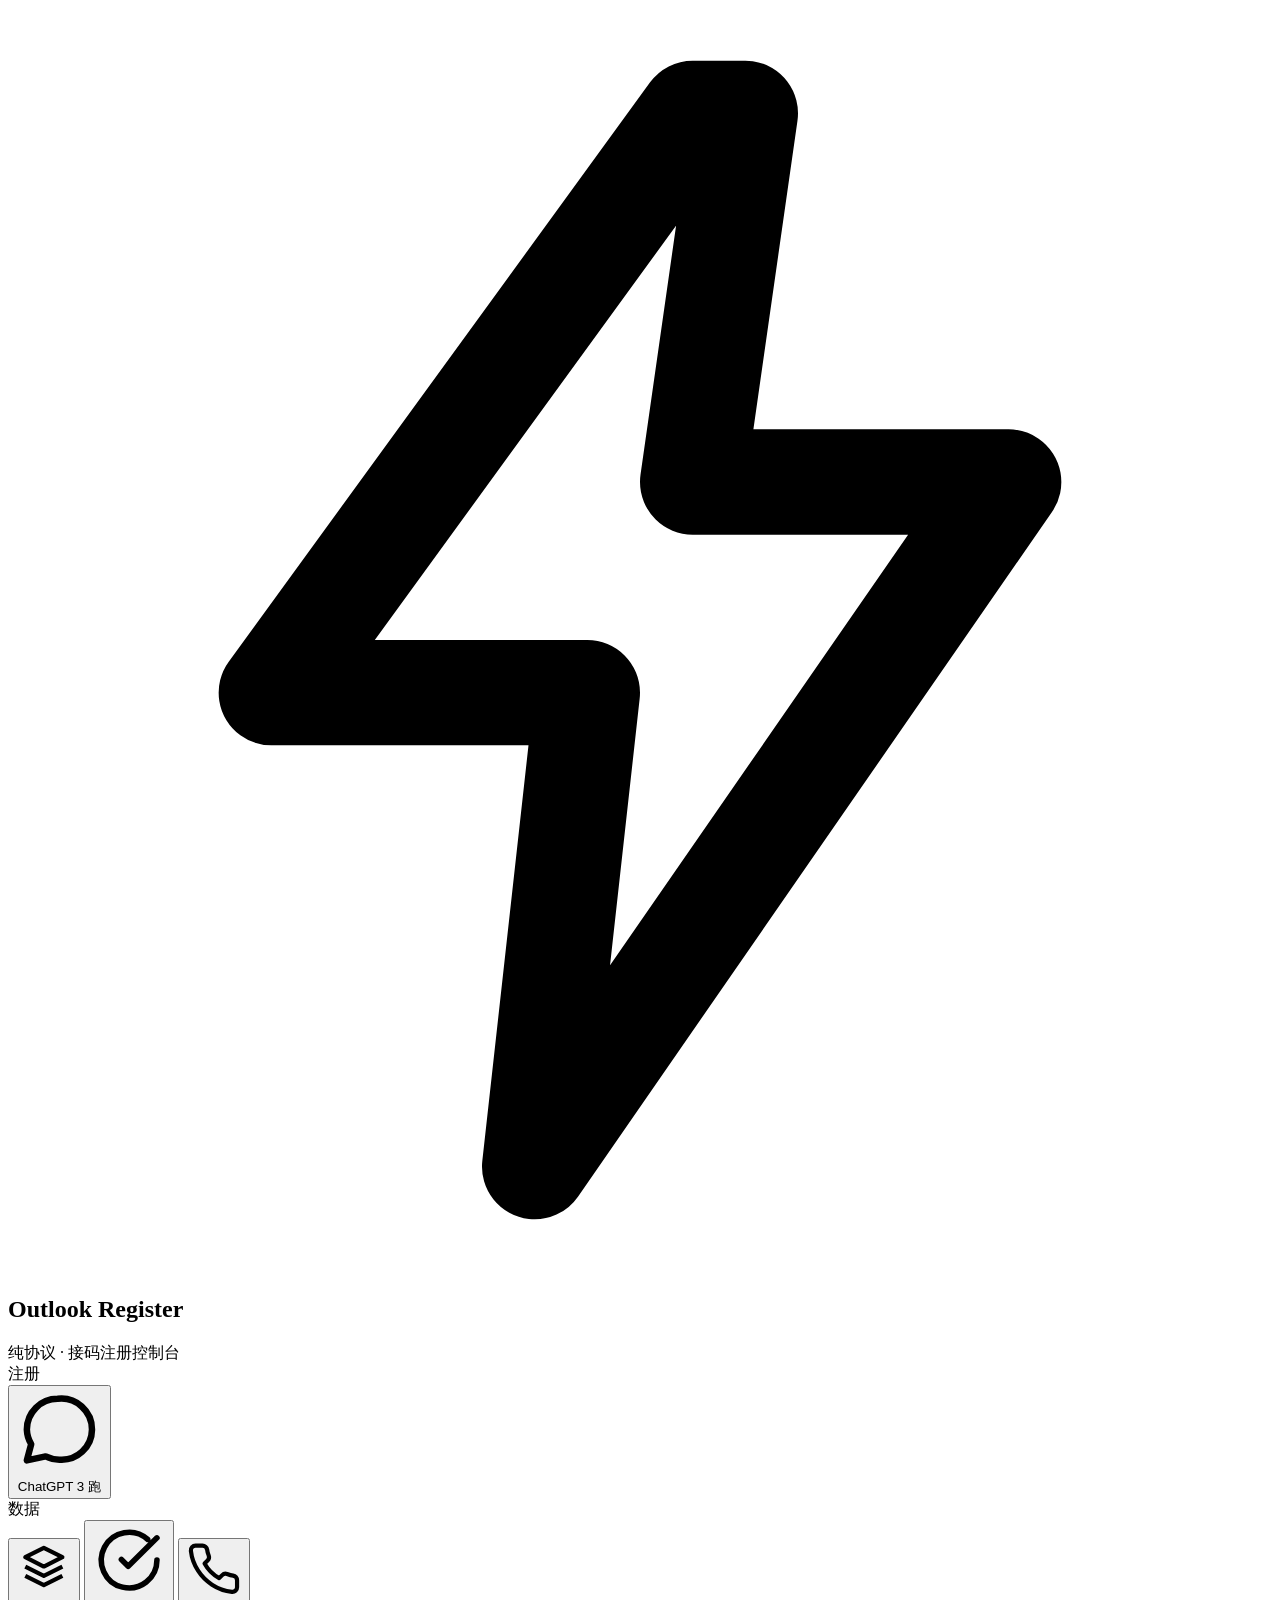
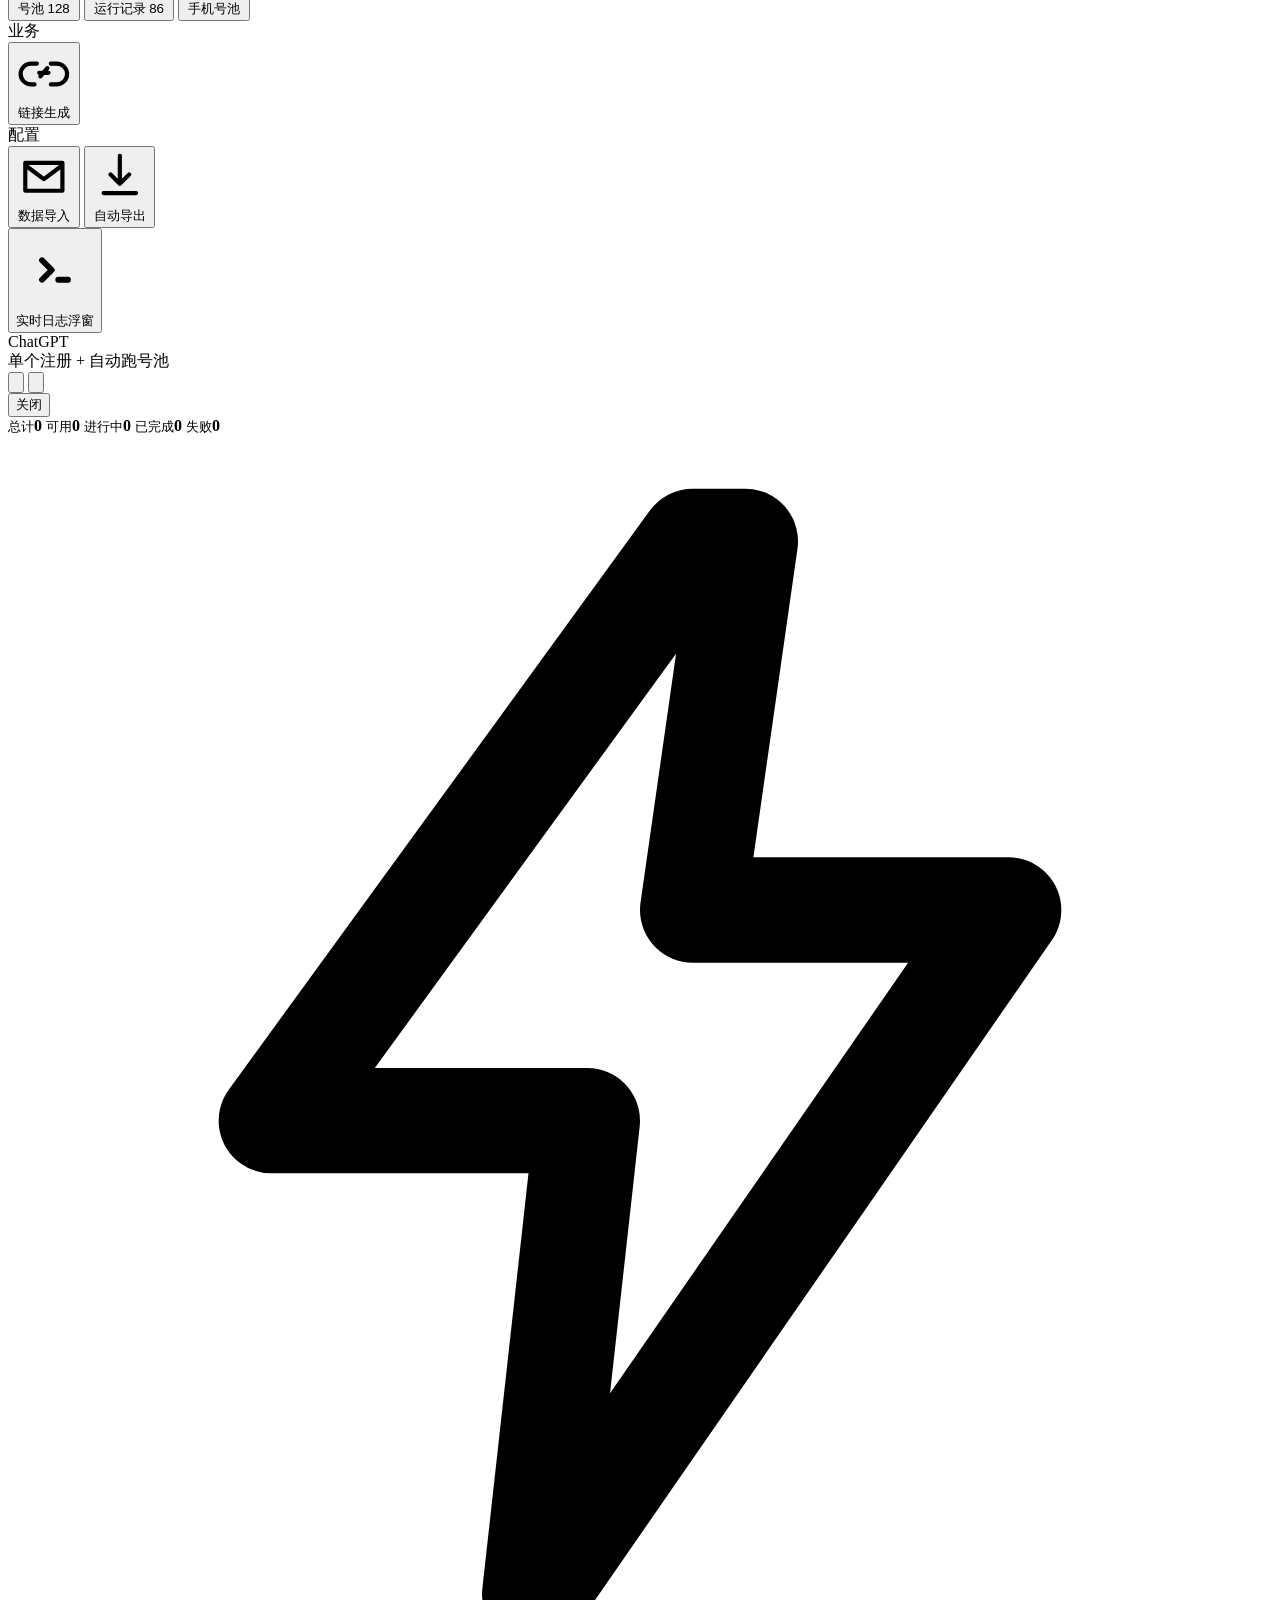
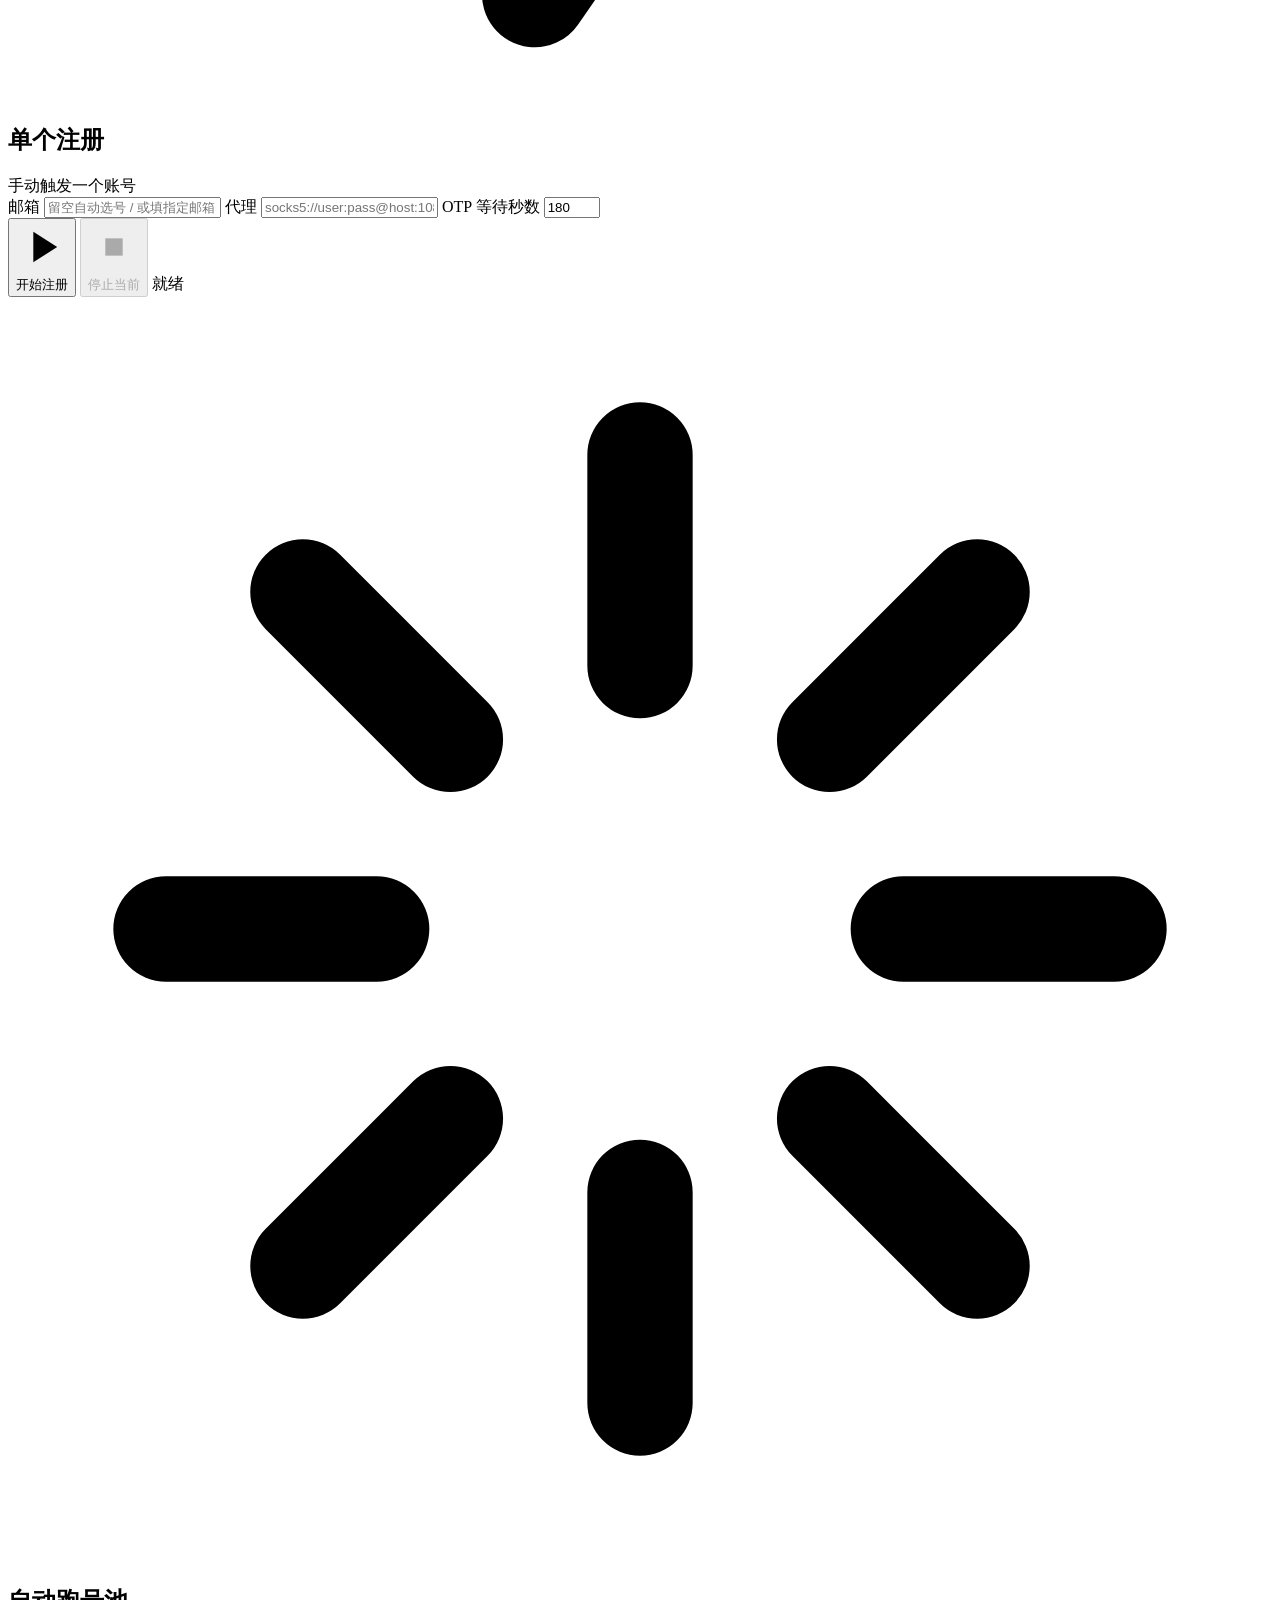
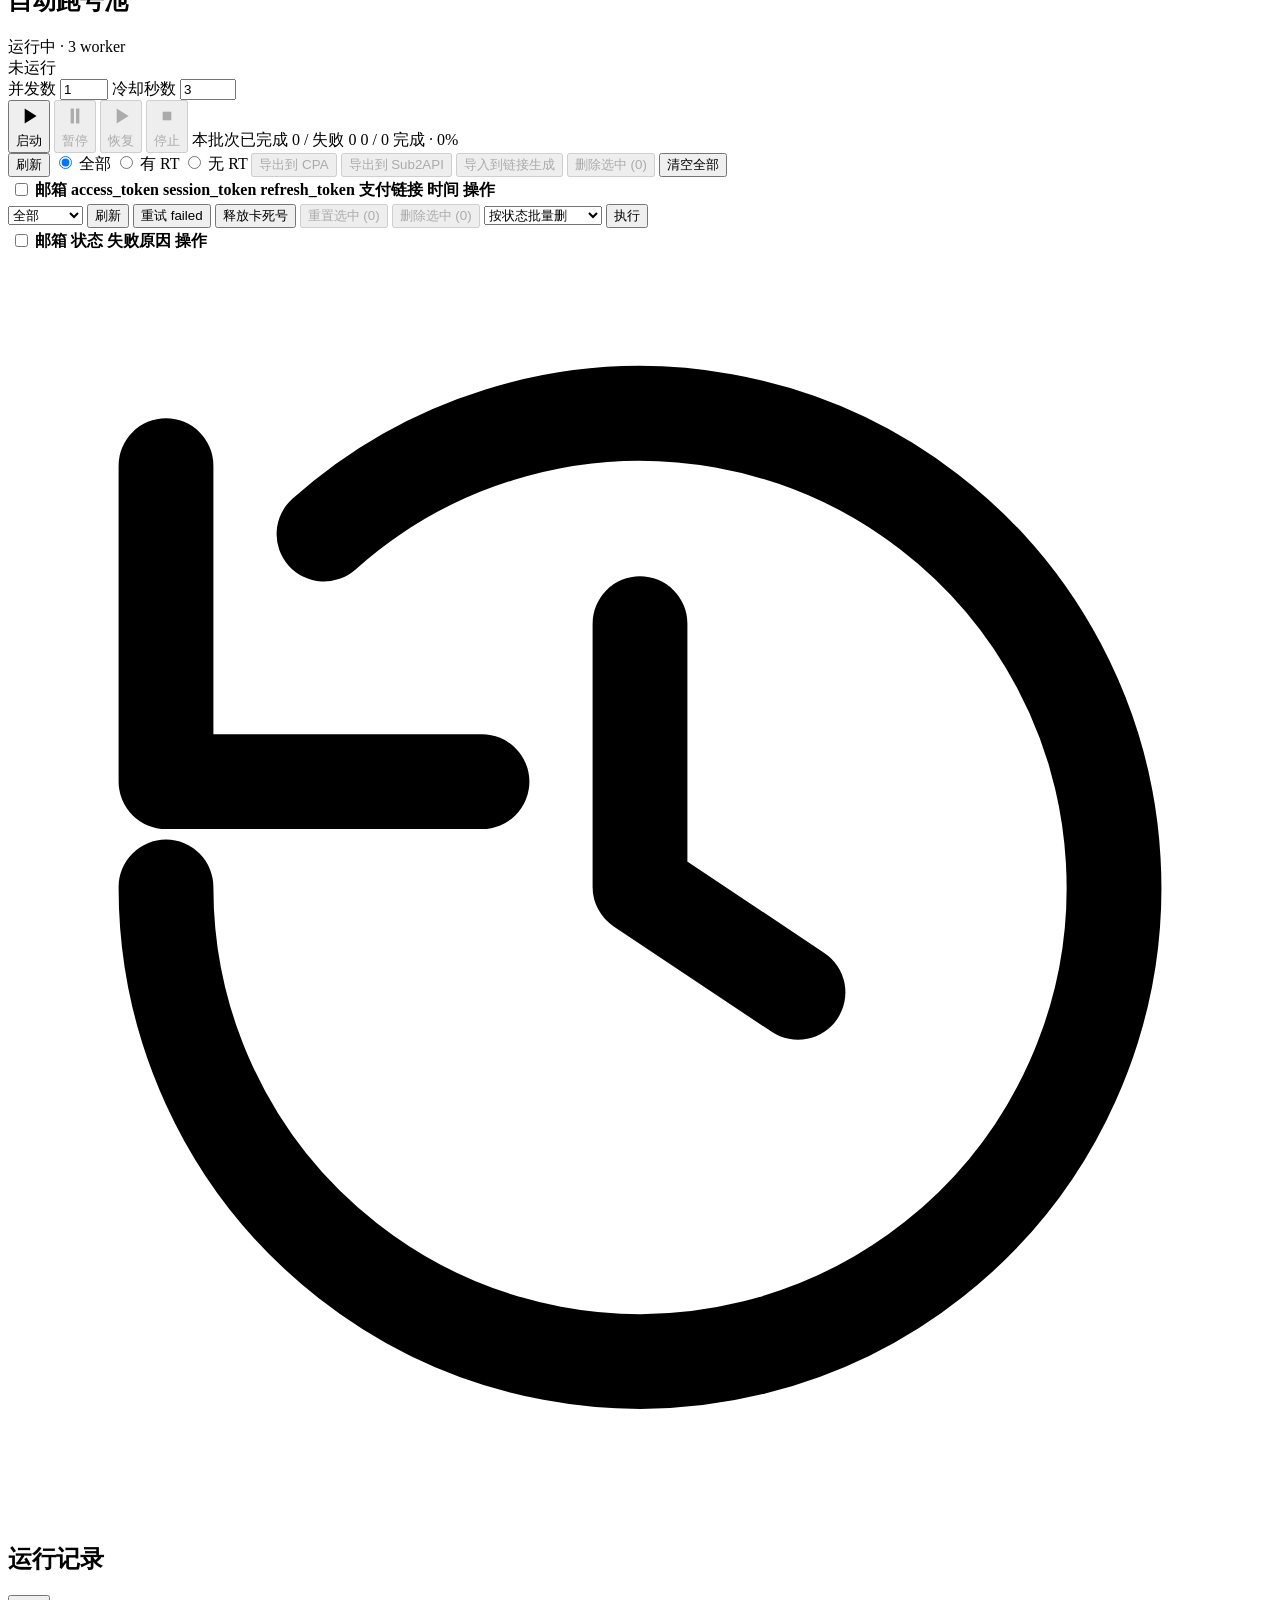
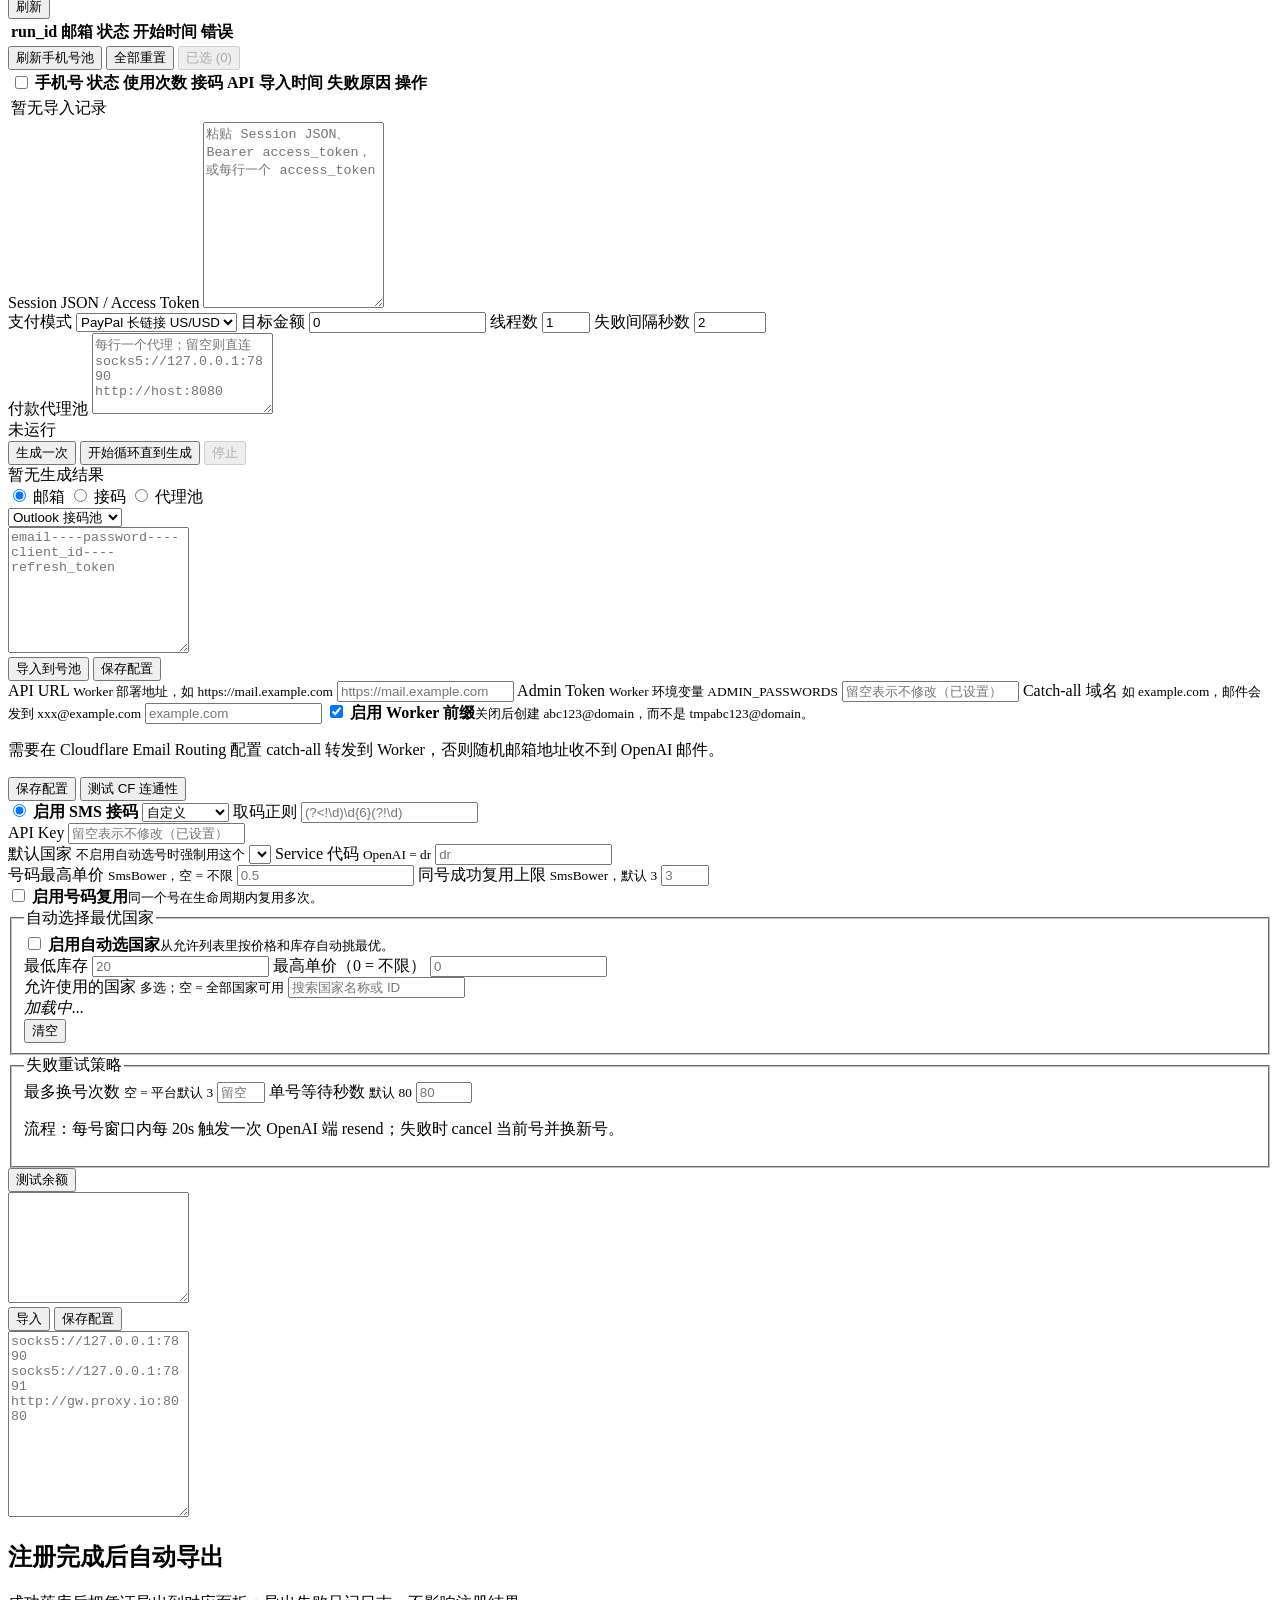
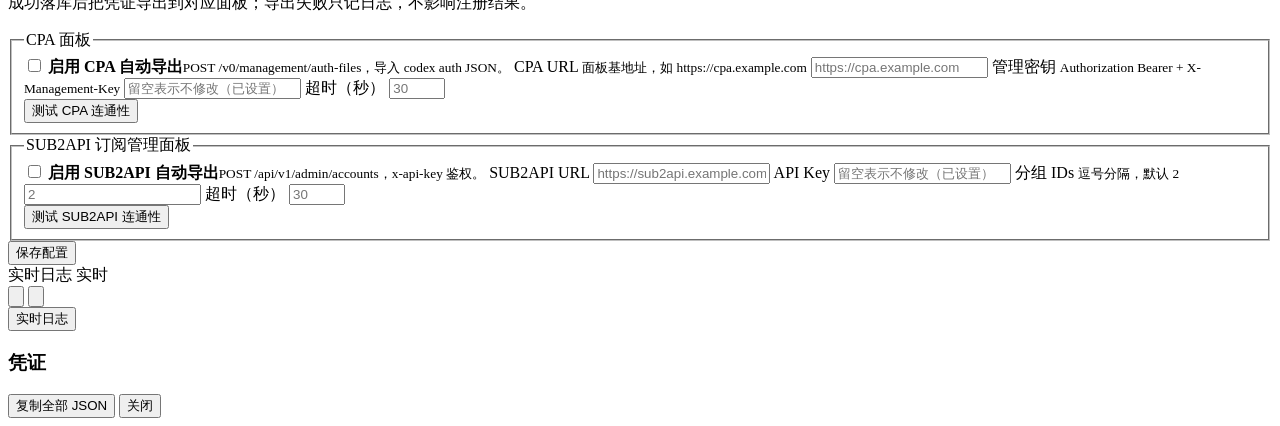
==== commit 6465d707: "feat(session-link): import registered accounts" ====
--- a/webui/static/index.html
+++ b/webui/static/index.html
@@ -172,6 +172,7 @@
             <span class="toolbar-spacer"></span>
             <button id="btnExportCpa" disabled type="button">导出到 CPA</button>
             <button id="btnExportSub2api" disabled type="button">导出到 Sub2API</button>
+            <button id="btnImportToSessionLink" disabled type="button">导入到链接生成</button>
             <button id="btnDeleteSelectedReg" title="删除已勾选的凭证" disabled type="button">删除选中 (<span id="selCountReg">0</span>)</button>
             <button id="btnDeleteAllReg" class="danger" title="清空所有注册结果（危险）" type="button">清空全部</button>
             <span id="exportResult" class="result"></span>
@@ -180,7 +181,7 @@
             <table id="regTable">
               <thead><tr>
                 <th><input type="checkbox" id="regSelectAll" title="全选/全不选"></th>
-                <th>邮箱</th><th>access_token</th><th>session_token</th><th>refresh_token</th><th>时间</th><th>操作</th>
+                <th>邮箱</th><th>access_token</th><th>session_token</th><th>refresh_token</th><th>支付链接</th><th>时间</th><th>操作</th>
               </tr></thead>
               <tbody></tbody>
             </table>
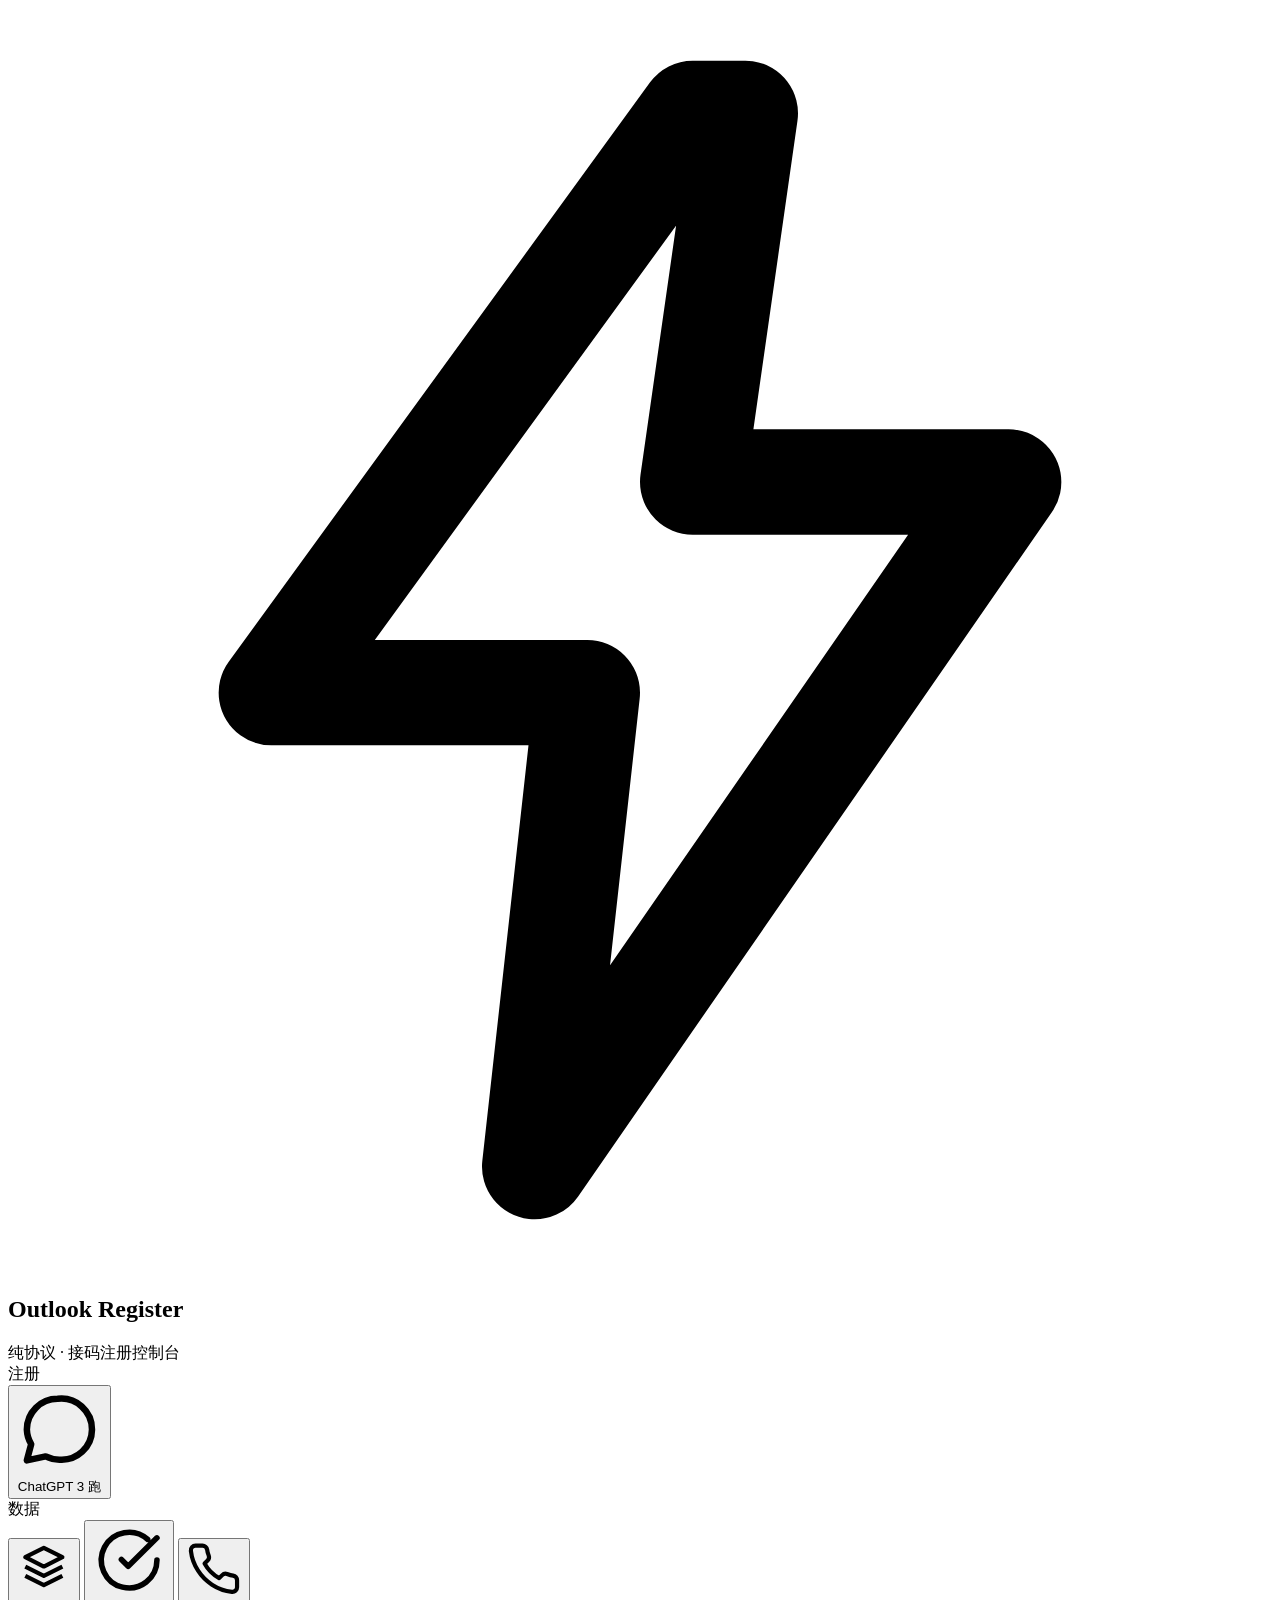
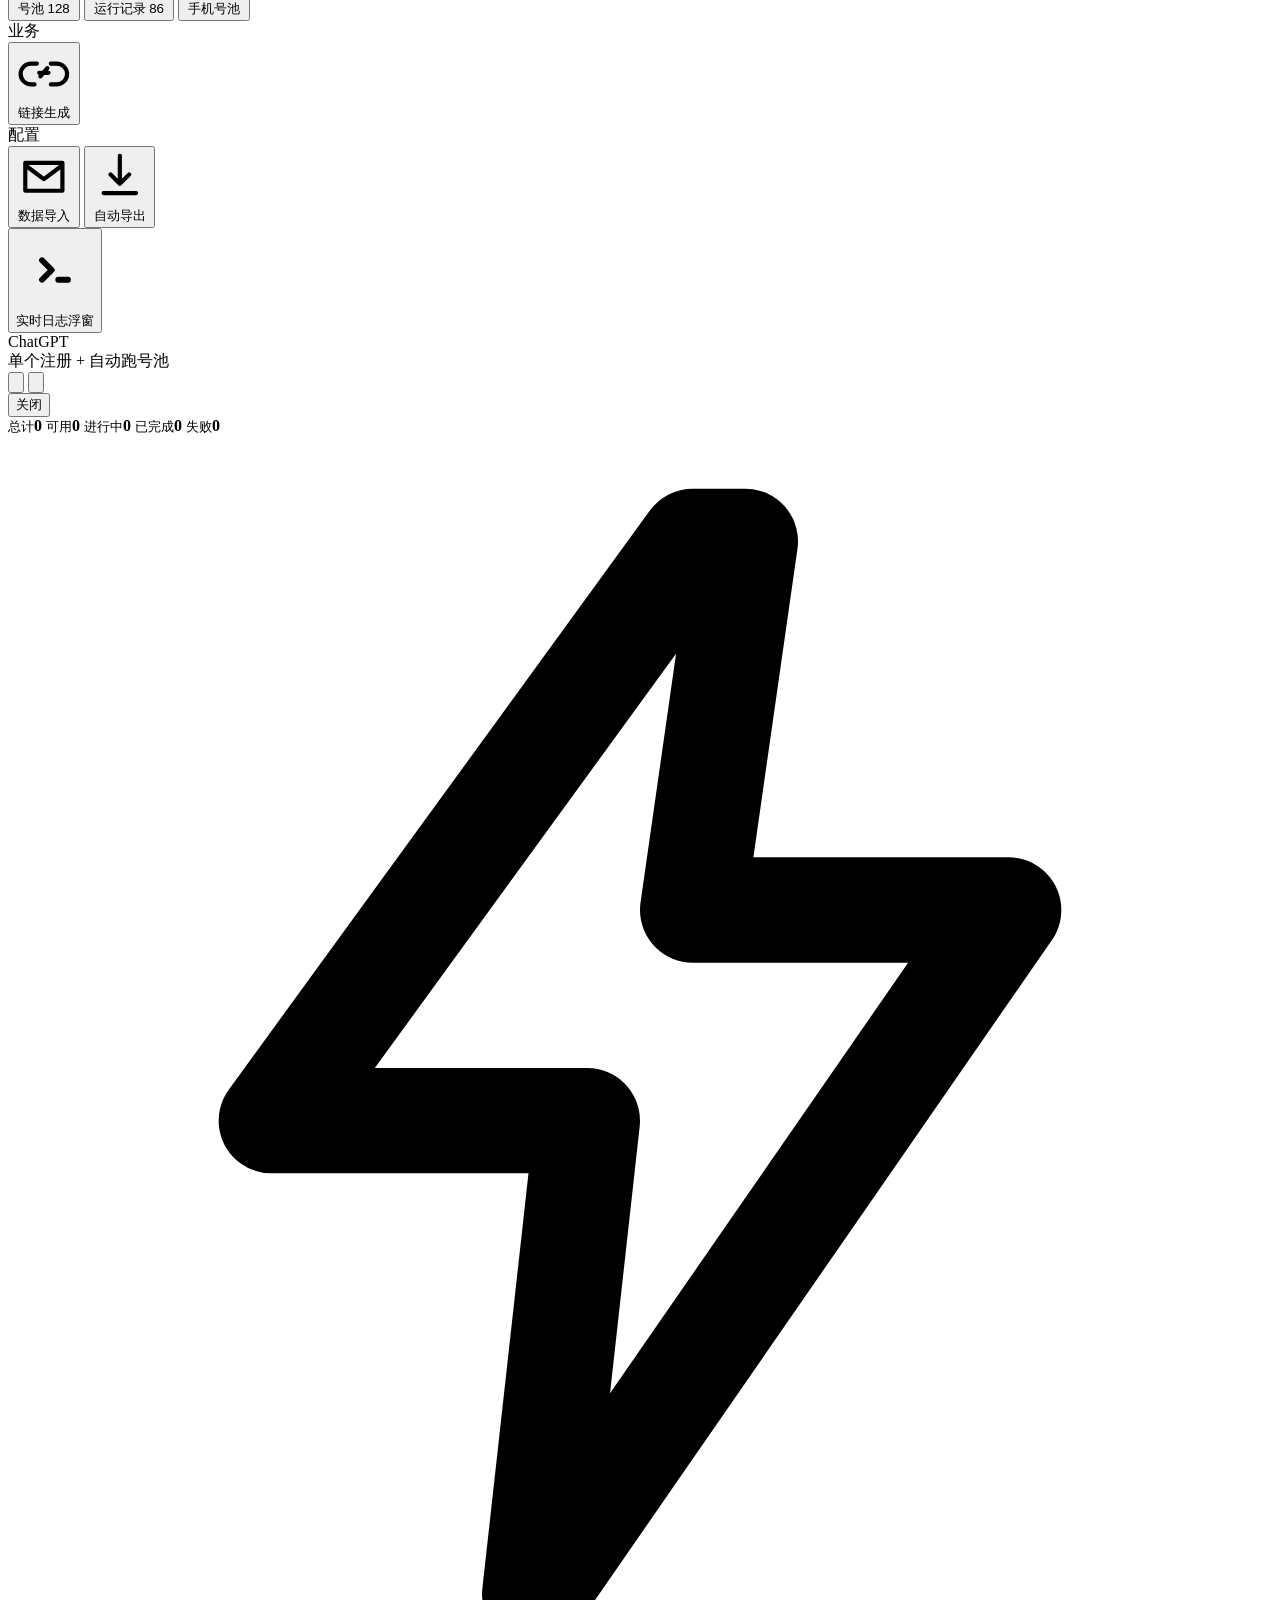
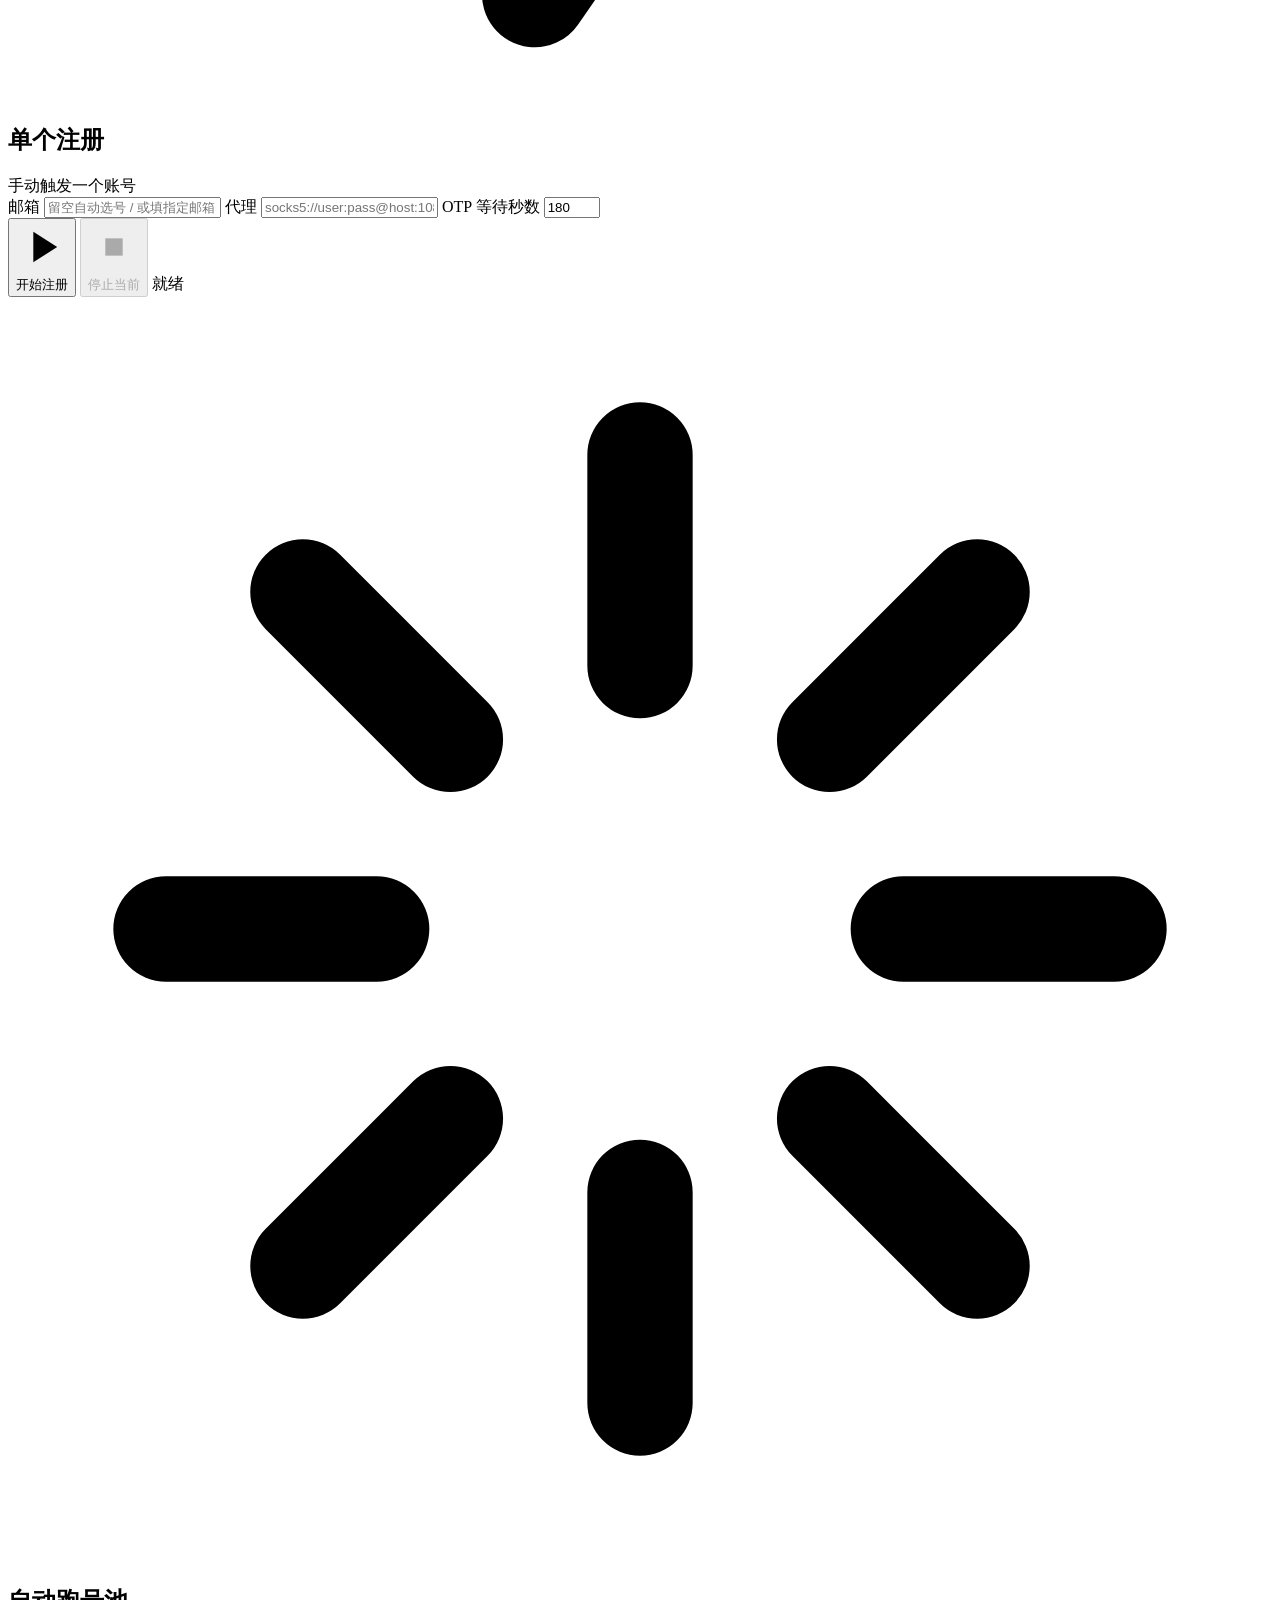
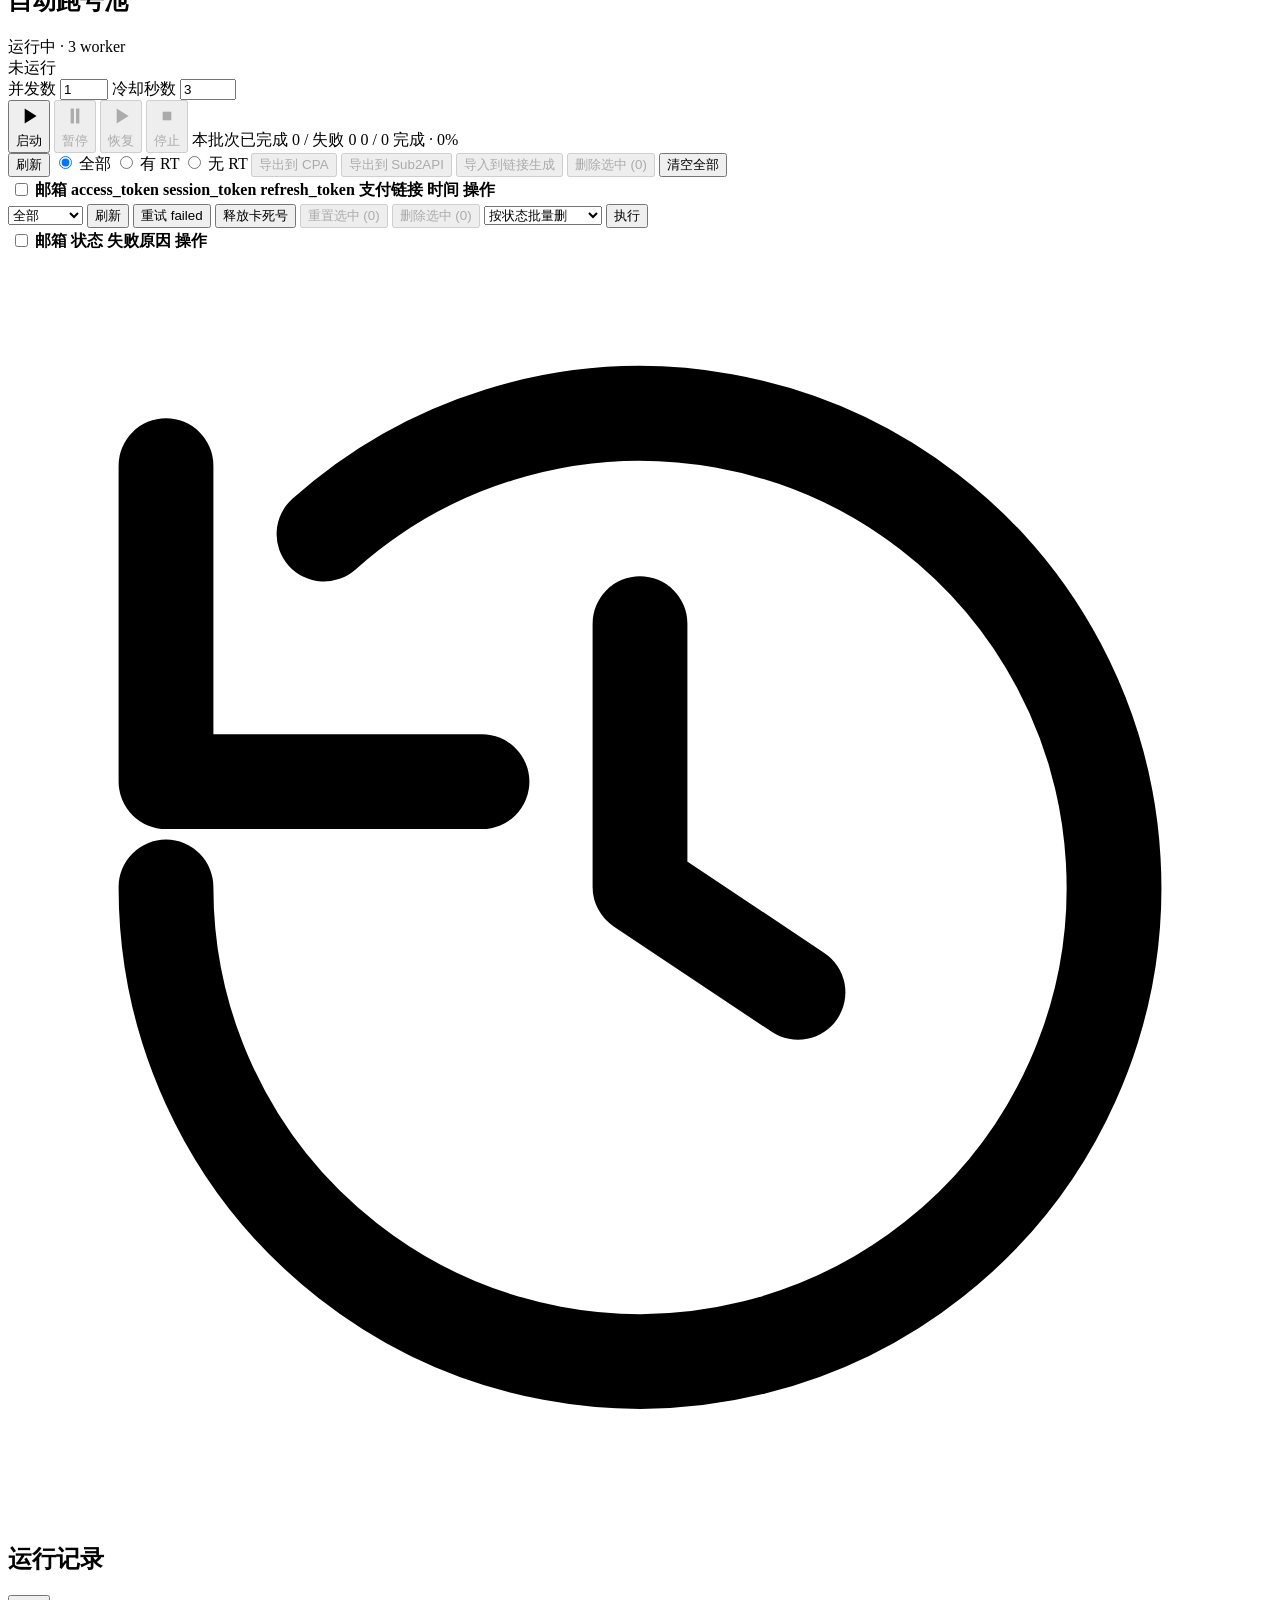
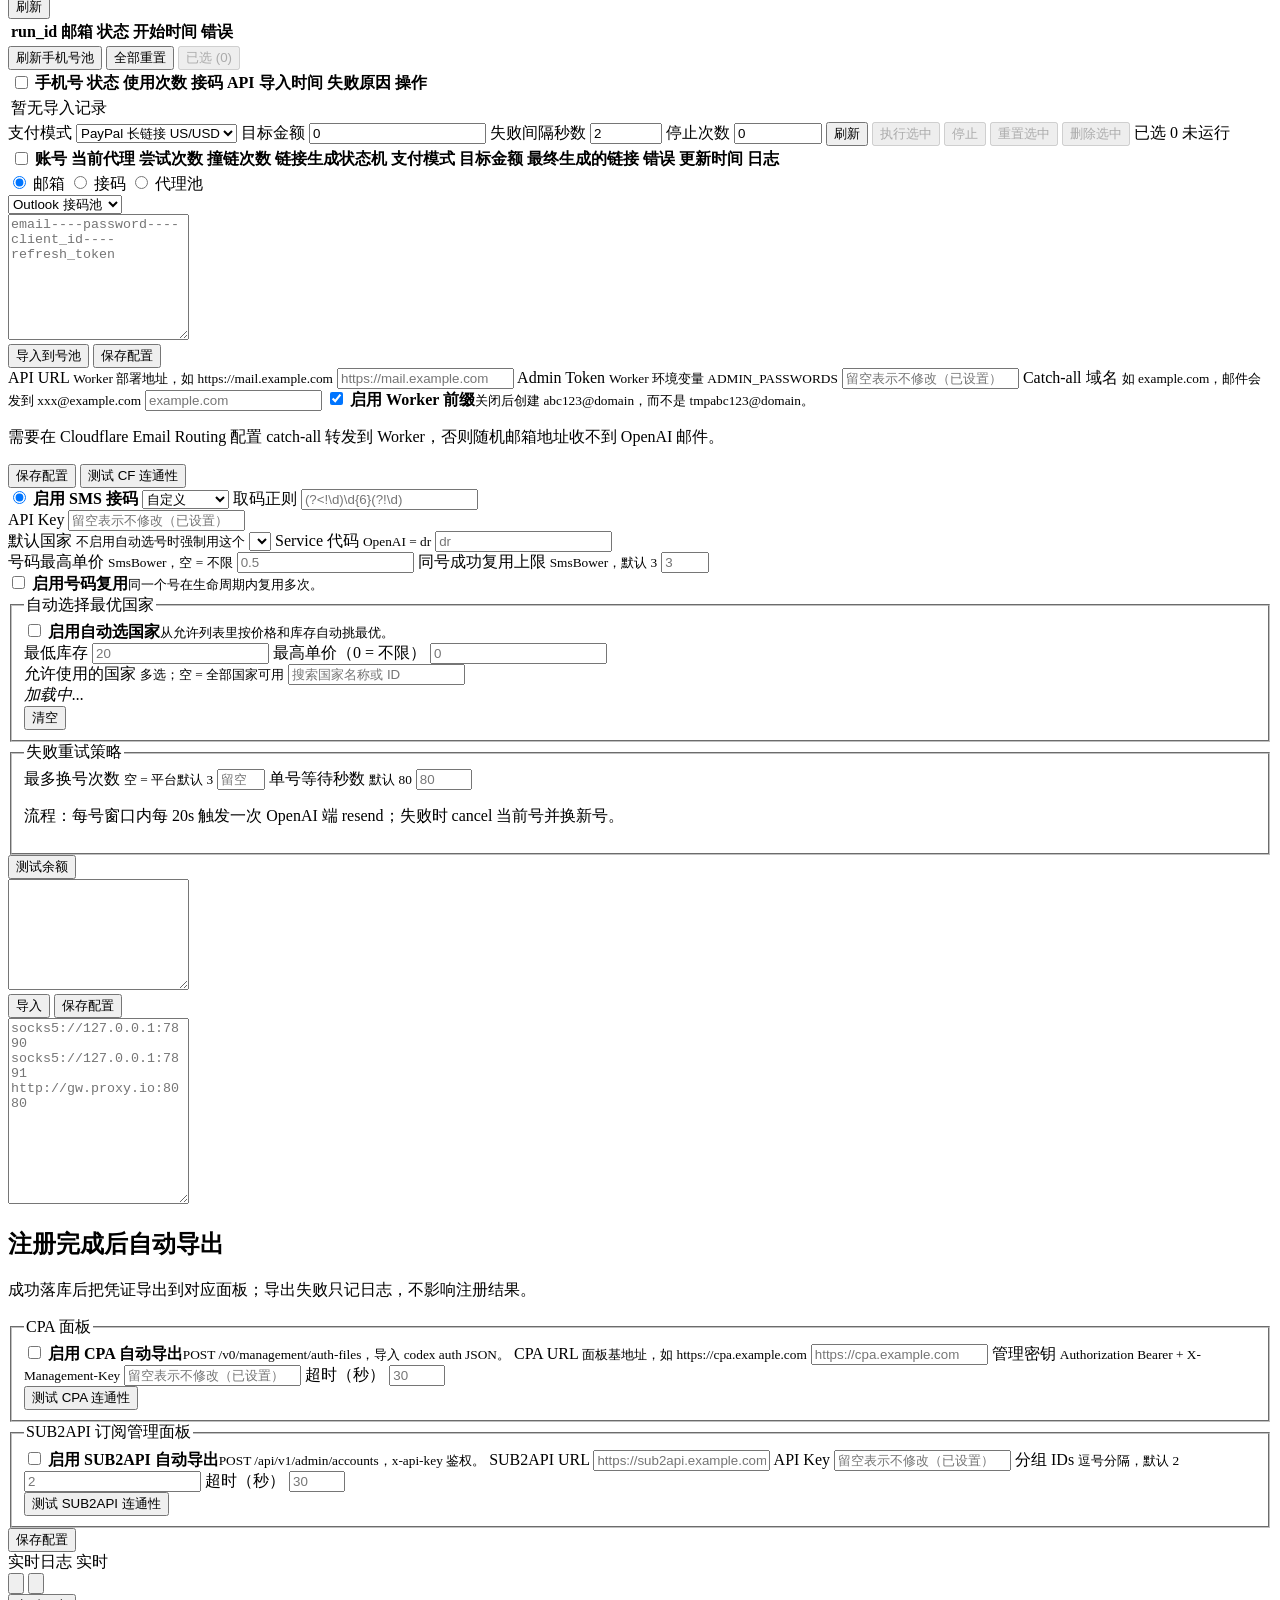
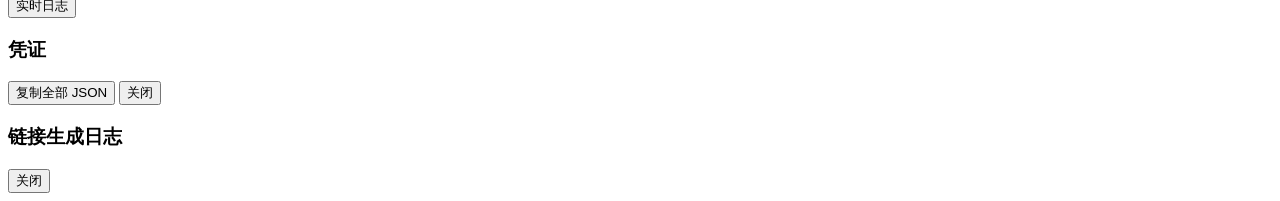
==== commit b0f97e45: "feat(session-link): add account workbench ui" ====
--- a/webui/static/index.html
+++ b/webui/static/index.html
@@ -269,44 +269,48 @@
 
       <section class="tab-content page-section hidden" id="tab-sessionlink" data-screen-label="05 Session Link">
         <section class="card session-link-card">
-          <div class="session-link-grid">
-            <div class="session-link-config">
-              <label>Session JSON / Access Token
-                <textarea id="sessionLinkInput" rows="12" placeholder="粘贴 Session JSON、Bearer access_token，或每行一个 access_token"></textarea>
-              </label>
-              <div class="field-grid session-link-fields">
-                <label>支付模式
-                  <select id="sessionLinkMode">
-                    <option value="PayPal 长链接 US/USD">PayPal 长链接 US/USD</option>
-                  </select>
-                </label>
-                <label>目标金额
-                  <input id="sessionLinkTargetAmount" value="0" placeholder="0">
-                </label>
-                <label>线程数
-                  <input id="sessionLinkThreadCount" type="number" value="1" min="1" max="50">
-                </label>
-                <label>失败间隔秒数
-                  <input id="sessionLinkDelaySeconds" type="number" value="2" min="0" max="86400">
-                </label>
-              </div>
-              <label>付款代理池
-                <textarea id="sessionLinkPaymentProxyPool" rows="5" placeholder="每行一个代理；留空则直连&#10;socks5://127.0.0.1:7890&#10;http://host:8080"></textarea>
-              </label>
-            </div>
-
-            <div class="session-link-run">
-              <div id="sessionLinkStatus" class="status-panel">未运行</div>
-              <div class="action-row session-link-actions">
-                <button id="sessionLinkRunOnce" type="button">生成一次</button>
-                <button id="sessionLinkStart" class="primary" type="button">开始循环直到生成</button>
-                <button id="sessionLinkStop" type="button" disabled>停止</button>
-              </div>
-              <div id="sessionLinkResult" class="session-link-result">
-                <div class="empty">暂无生成结果</div>
-              </div>
-              <div id="sessionLinkLogs" class="session-link-logs"></div>
-            </div>
+          <div class="toolbar session-link-toolbar">
+            <label class="session-link-mode-field">支付模式
+              <select id="sessionLinkMode">
+                <option value="PayPal 长链接 US/USD">PayPal 长链接 US/USD</option>
+              </select>
+            </label>
+            <label class="session-link-number-field">目标金额
+              <input id="sessionLinkTargetAmount" value="0" placeholder="0">
+            </label>
+            <label class="session-link-number-field">失败间隔秒数
+              <input id="sessionLinkDelaySeconds" type="number" value="2" min="0" max="86400">
+            </label>
+            <label class="session-link-number-field">停止次数
+              <input id="sessionLinkStopAfter" type="number" value="0" min="0" max="1000000">
+            </label>
+            <span class="toolbar-spacer"></span>
+            <button id="sessionLinkRefresh" type="button">刷新</button>
+            <button id="sessionLinkRunSelected" class="primary" type="button" disabled>执行选中</button>
+            <button id="sessionLinkStop" type="button" disabled>停止</button>
+            <button id="sessionLinkResetSelected" type="button" disabled>重置选中</button>
+            <button id="sessionLinkDeleteSelected" class="danger" type="button" disabled>删除选中</button>
+            <span class="session-link-count">已选 <span id="sessionLinkSelCount">0</span></span>
+            <span id="sessionLinkStatus" class="result">未运行</span>
+          </div>
+          <div class="table-panel session-link-table-panel">
+            <table id="sessionLinkAccountTable">
+              <thead><tr>
+                <th><input type="checkbox" id="sessionLinkSelectAll" title="全选/全不选"></th>
+                <th>账号</th>
+                <th>当前代理</th>
+                <th>尝试次数</th>
+                <th>撞链次数</th>
+                <th>链接生成状态机</th>
+                <th>支付模式</th>
+                <th>目标金额</th>
+                <th>最终生成的链接</th>
+                <th>错误</th>
+                <th>更新时间</th>
+                <th>日志</th>
+              </tr></thead>
+              <tbody></tbody>
+            </table>
           </div>
         </section>
       </section>
@@ -572,6 +576,16 @@
   </div>
 </div>
 
+<div class="modal hidden session-link-log-modal" id="sessionLinkLogModal">
+  <div class="modal-body">
+    <div class="modal-head">
+      <h3 id="sessionLinkLogTitle">链接生成日志</h3>
+      <button id="sessionLinkLogClose" type="button">关闭</button>
+    </div>
+    <div id="sessionLinkLogBody" class="session-link-log-body"></div>
+  </div>
+</div>
+
 <script src="/static/app.js"></script>
 </body>
 </html>
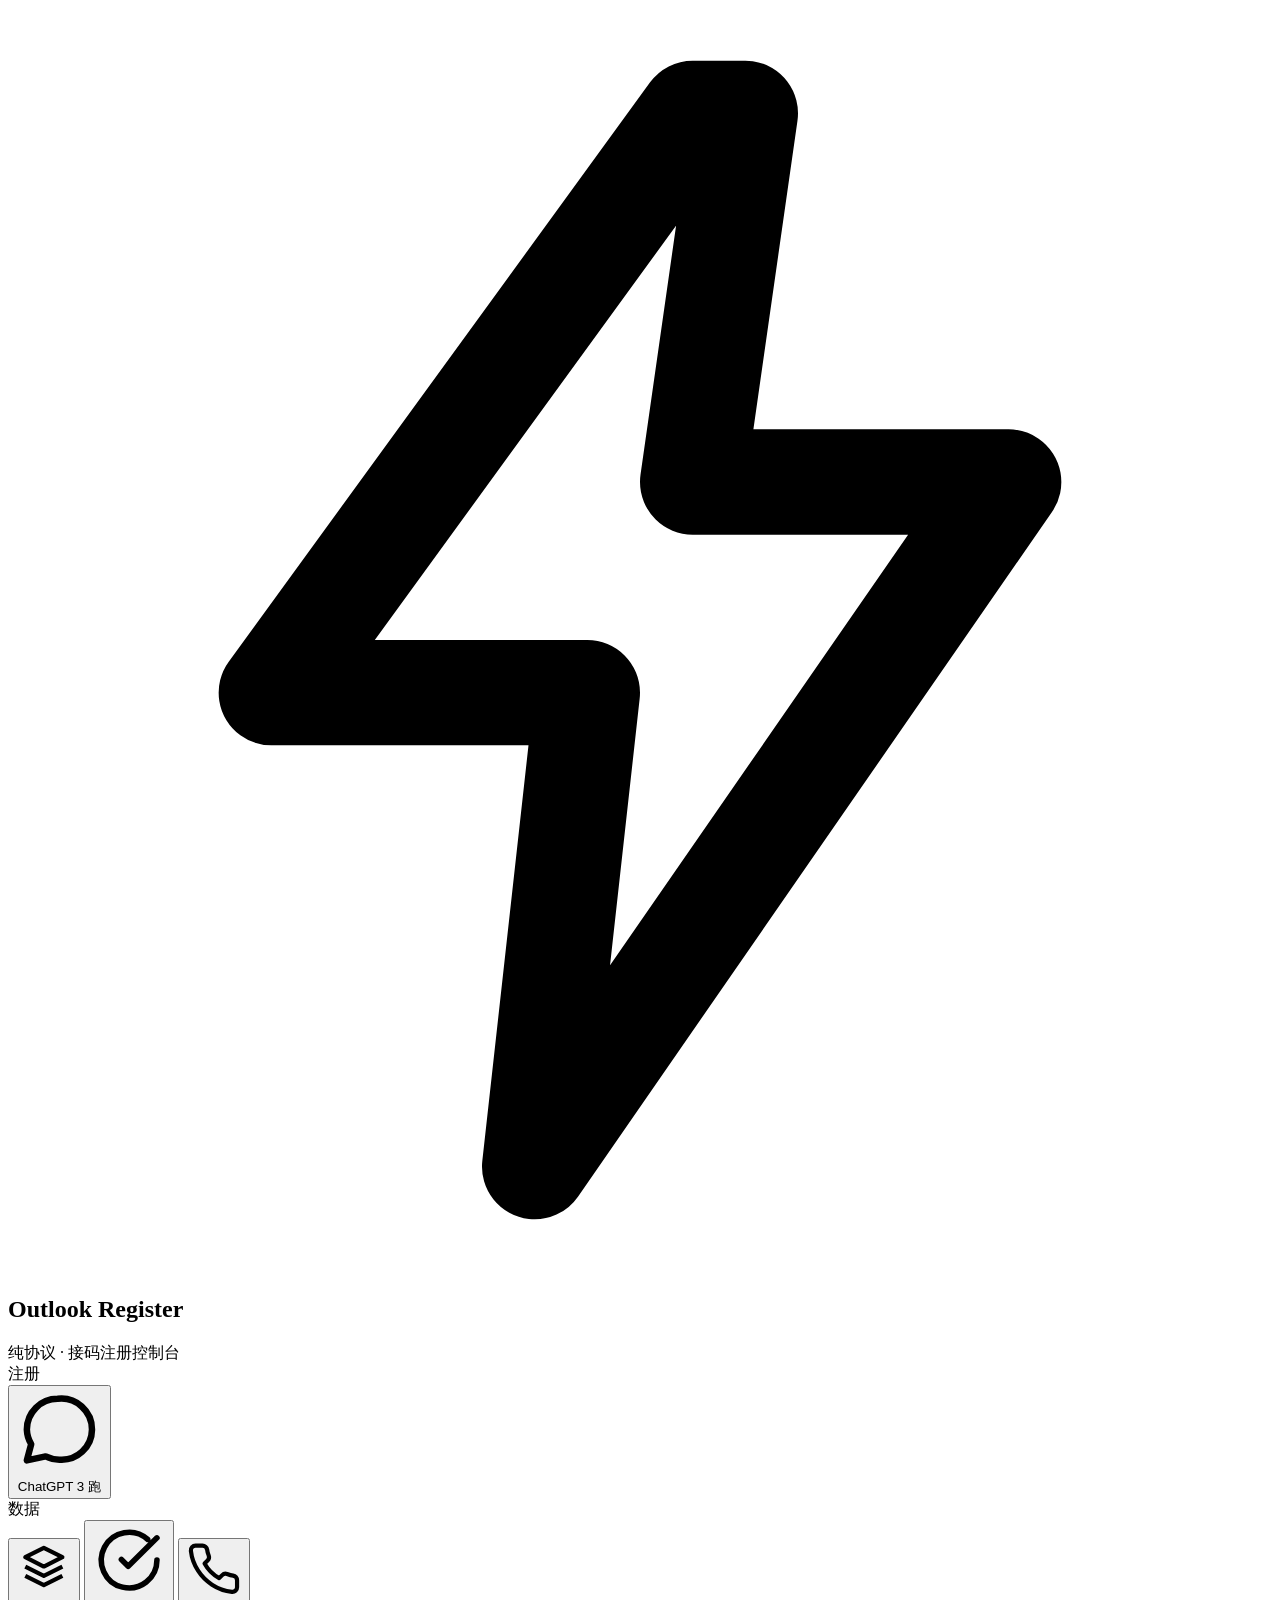
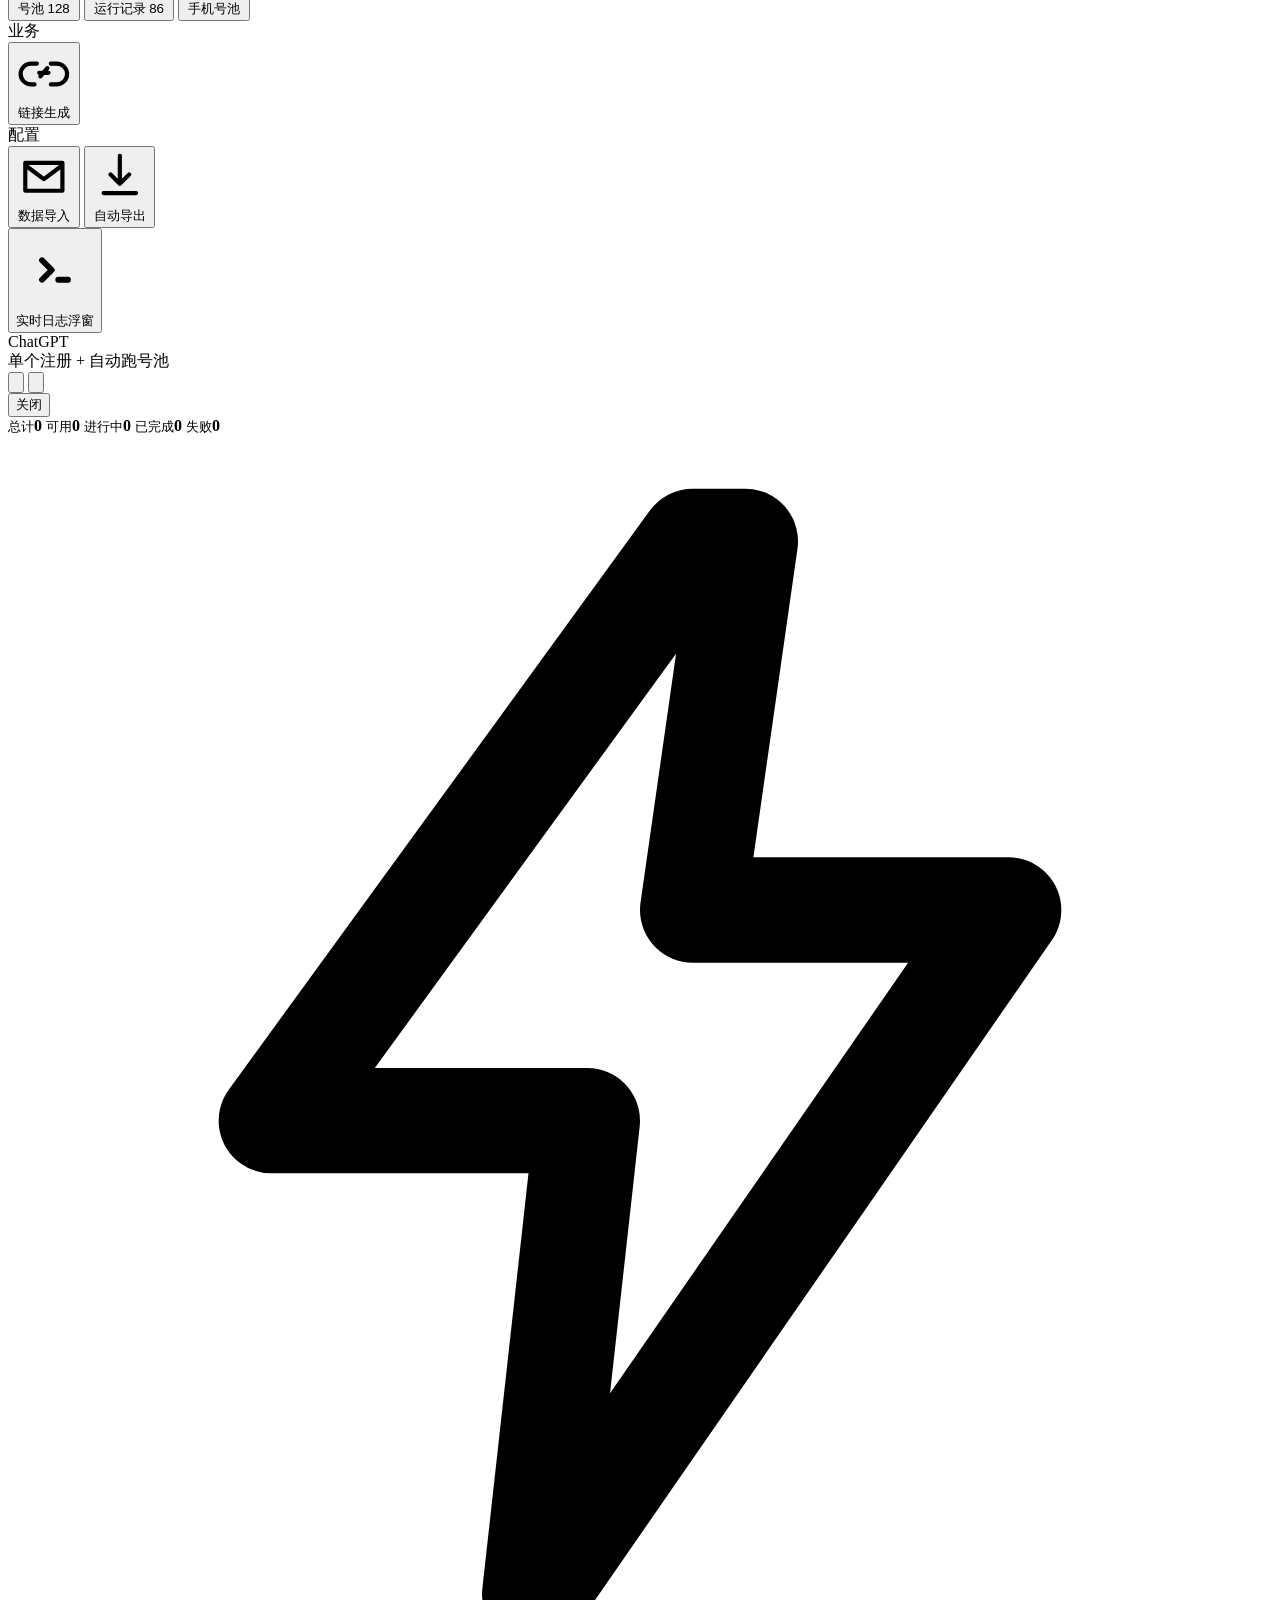
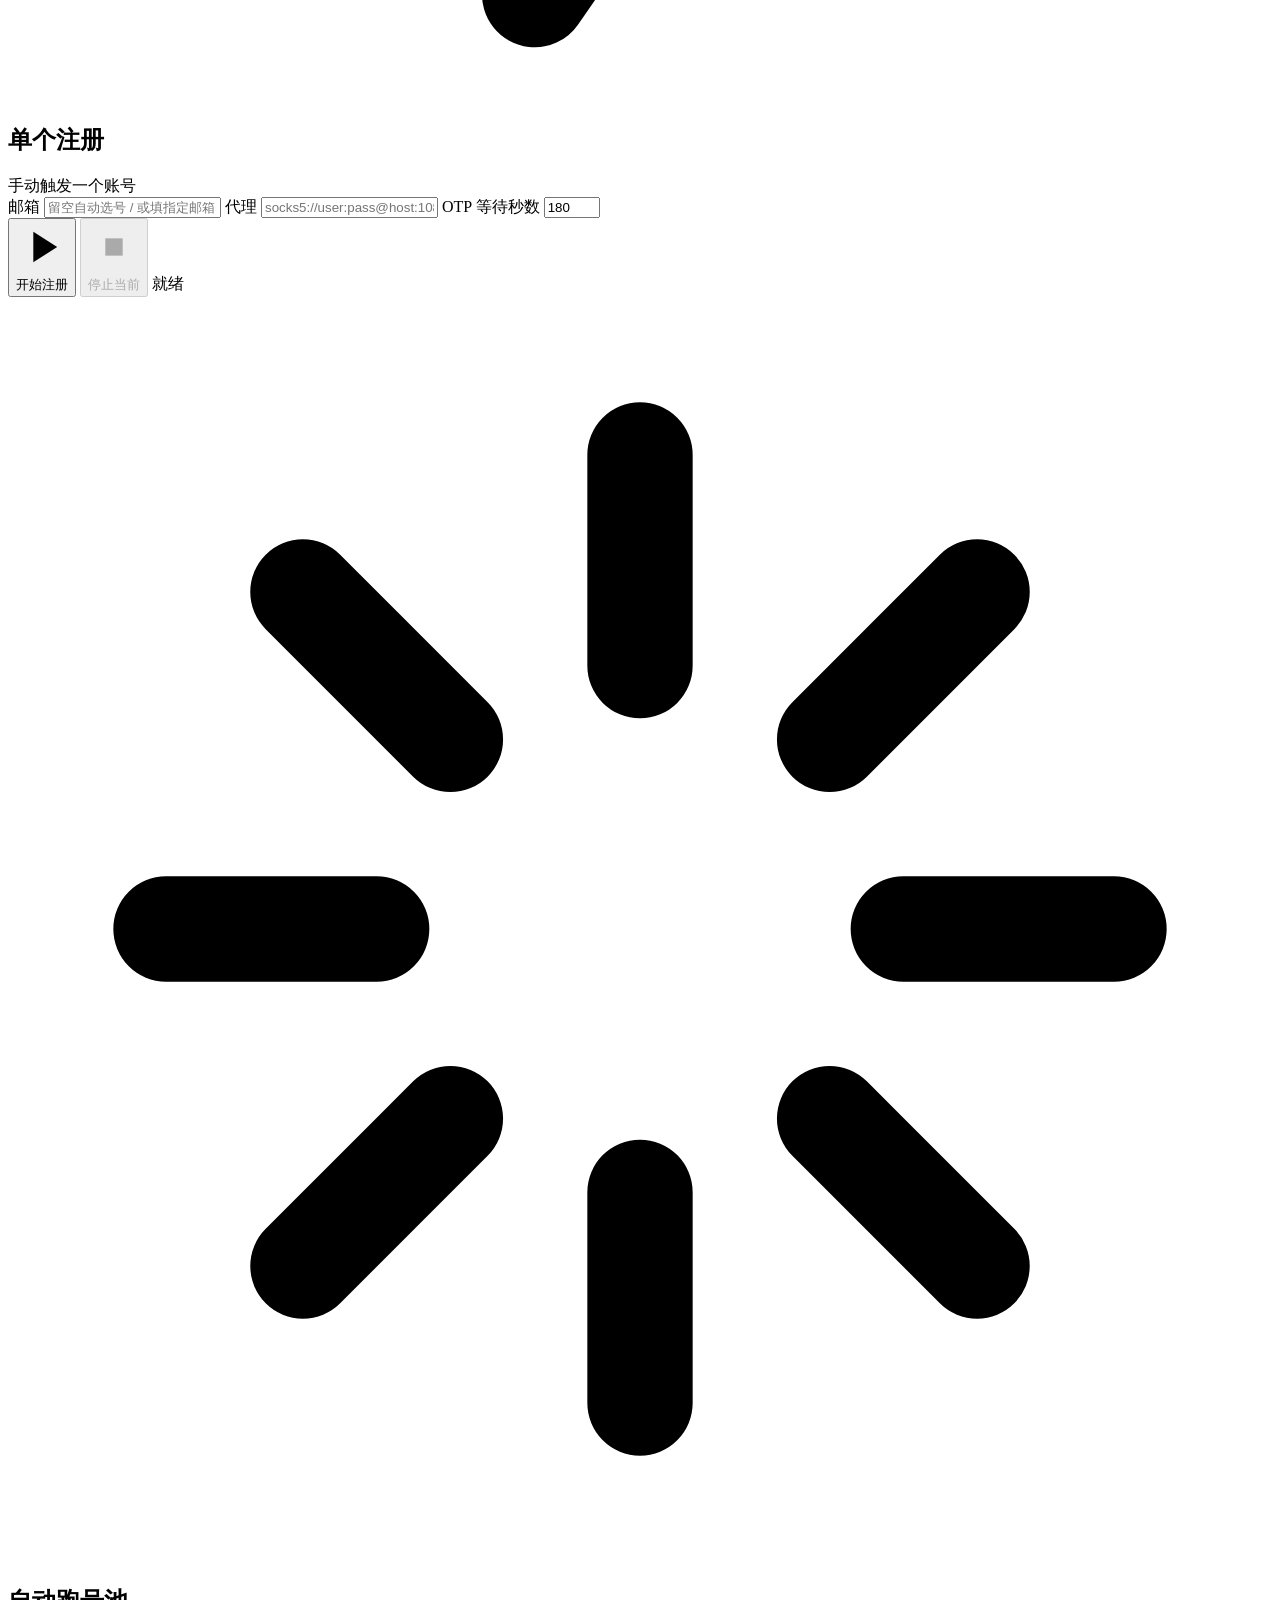
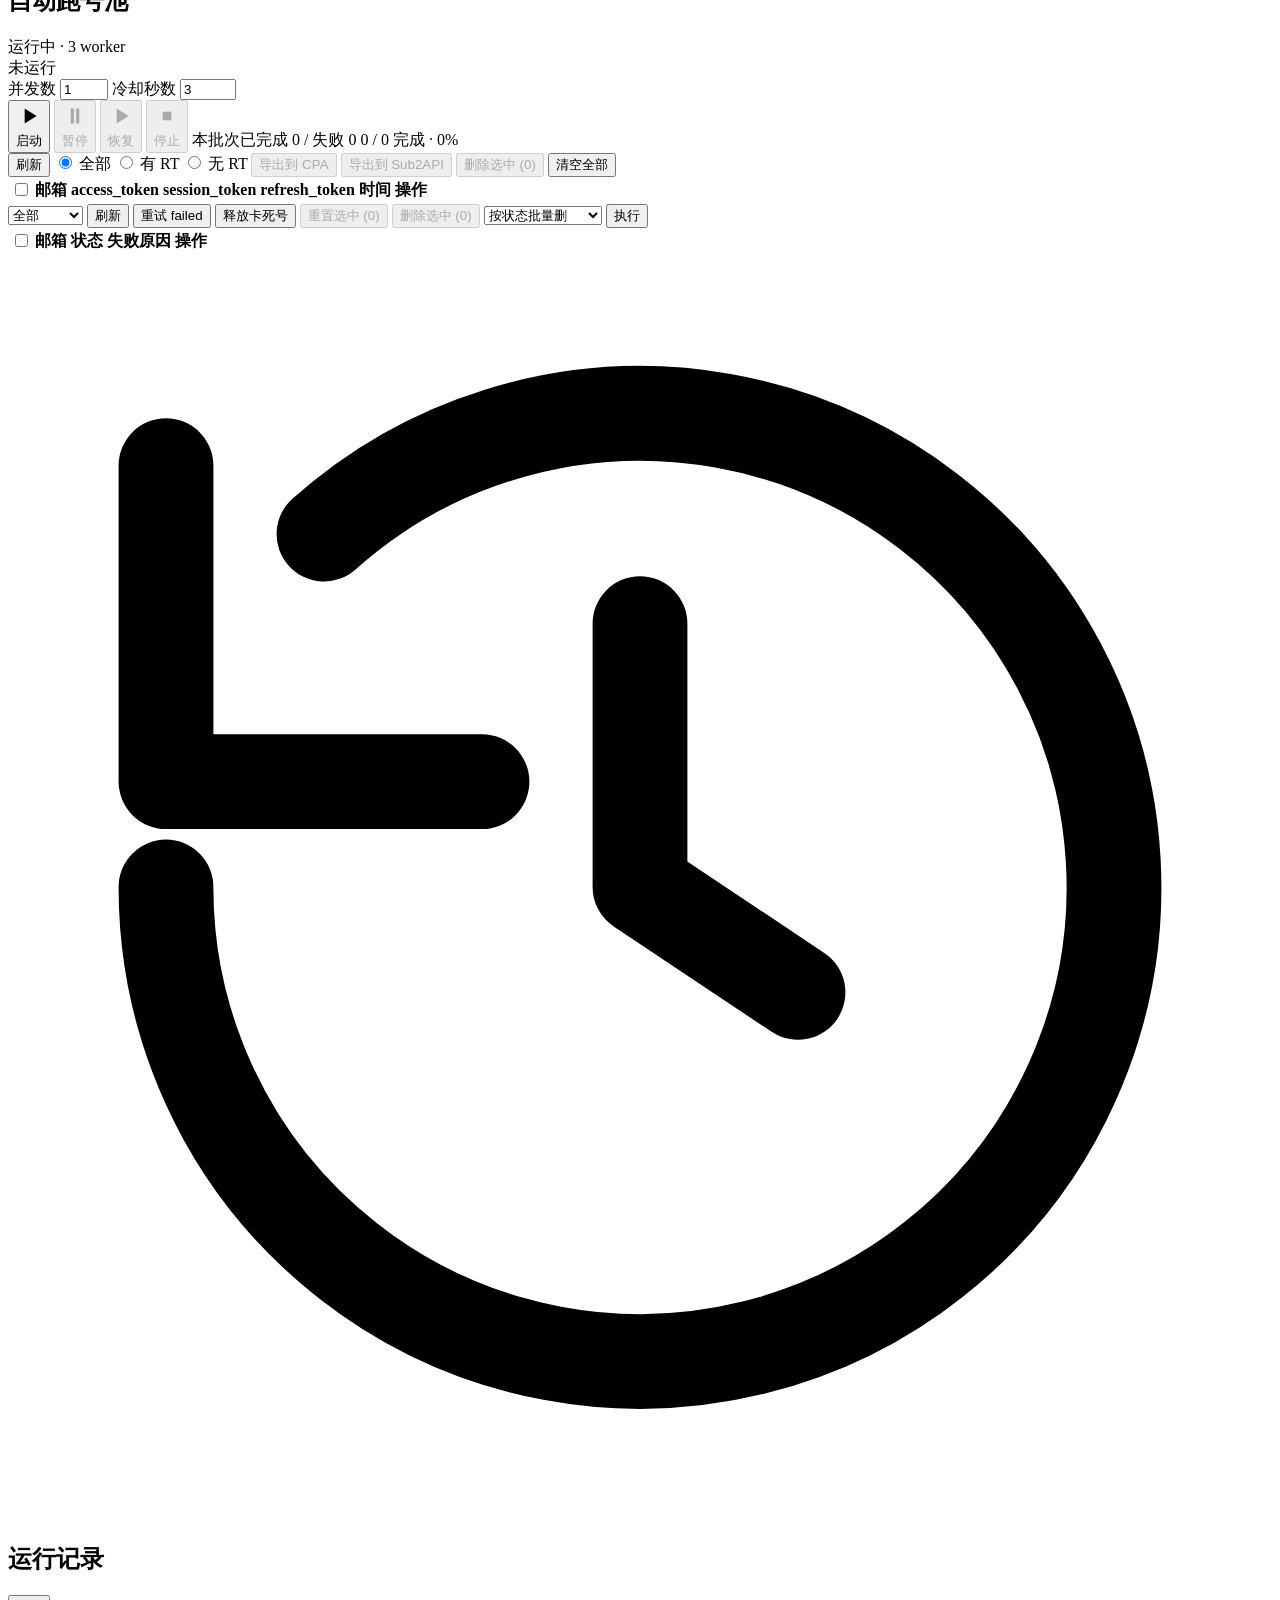
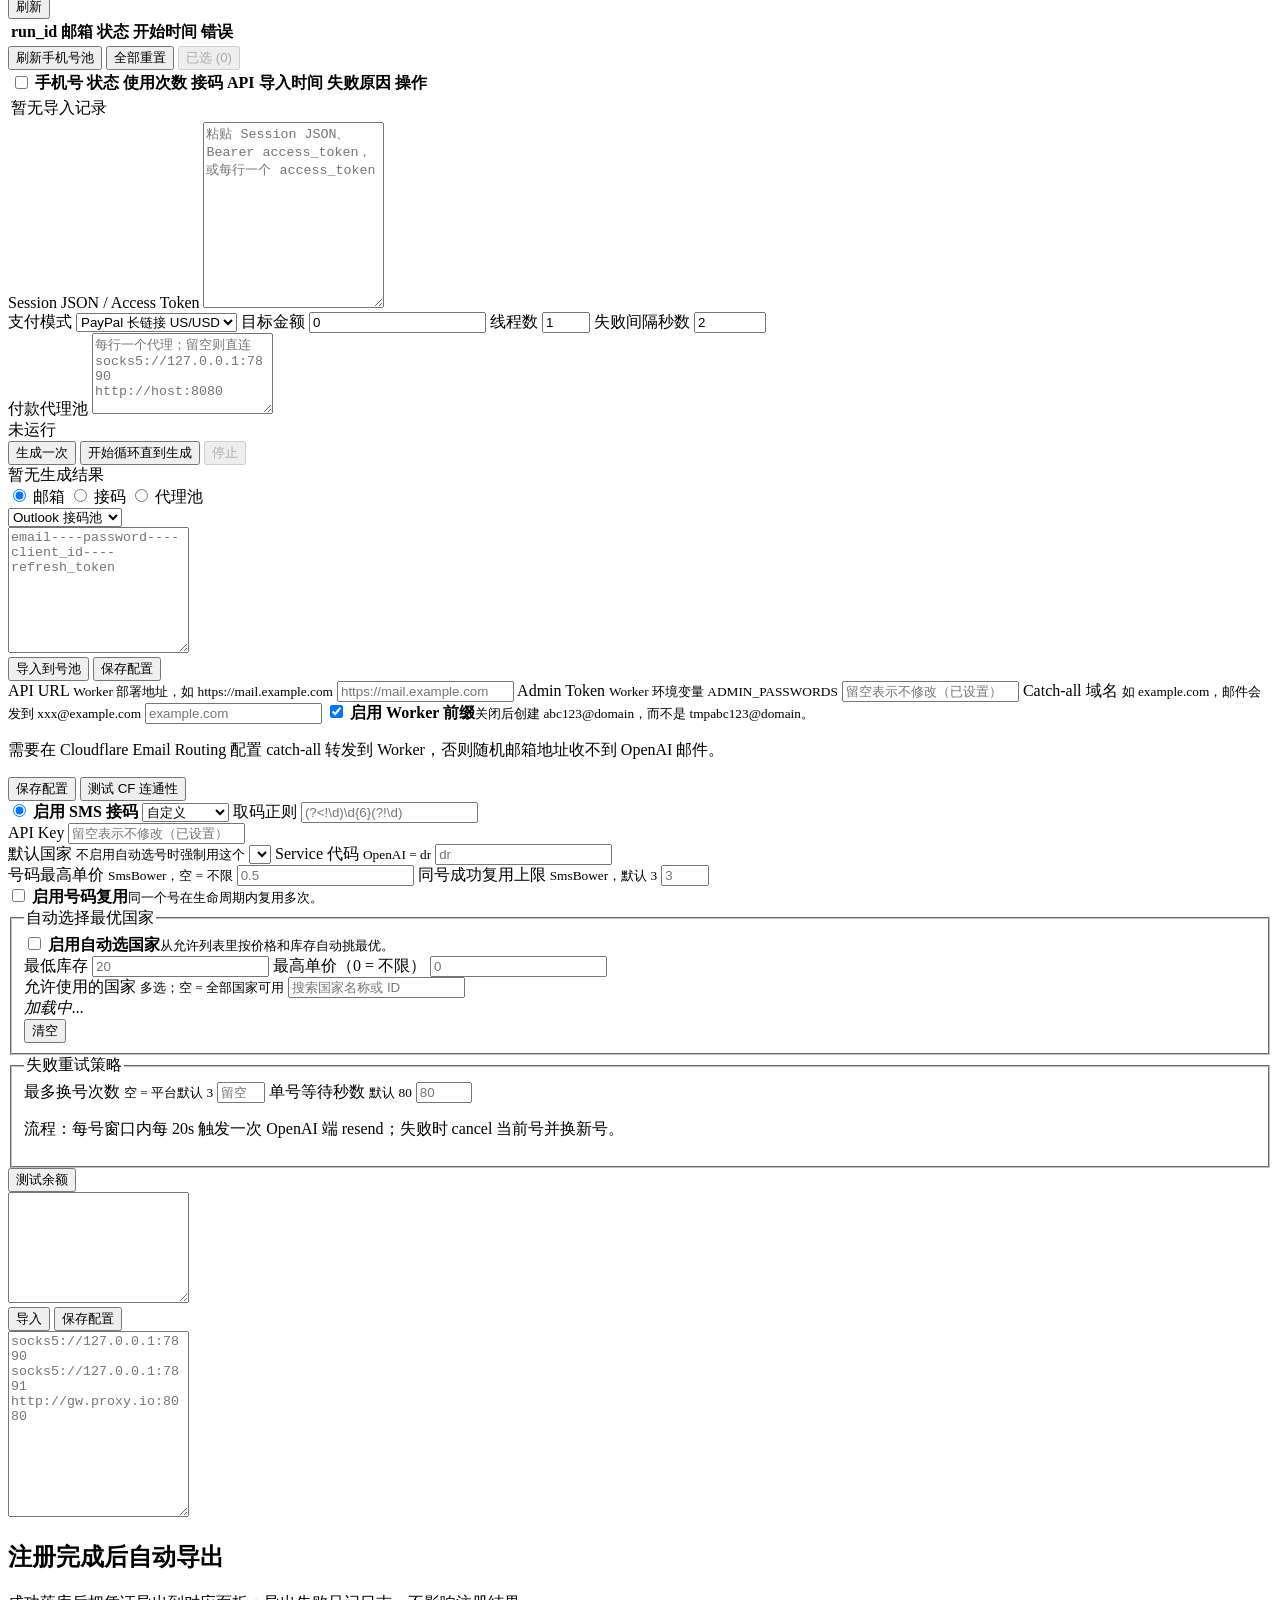
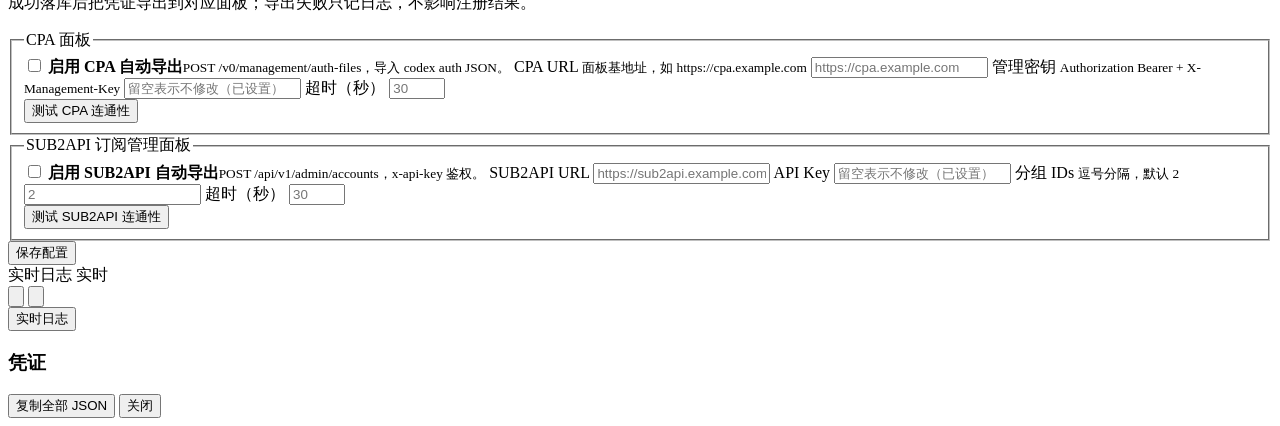
==== commit 427f3480: "chore(main): save local workspace changes" ====
--- a/webui/static/index.html
+++ b/webui/static/index.html
@@ -172,7 +172,6 @@
             <span class="toolbar-spacer"></span>
             <button id="btnExportCpa" disabled type="button">导出到 CPA</button>
             <button id="btnExportSub2api" disabled type="button">导出到 Sub2API</button>
-            <button id="btnImportToSessionLink" disabled type="button">导入到链接生成</button>
             <button id="btnDeleteSelectedReg" title="删除已勾选的凭证" disabled type="button">删除选中 (<span id="selCountReg">0</span>)</button>
             <button id="btnDeleteAllReg" class="danger" title="清空所有注册结果（危险）" type="button">清空全部</button>
             <span id="exportResult" class="result"></span>
@@ -181,7 +180,7 @@
             <table id="regTable">
               <thead><tr>
                 <th><input type="checkbox" id="regSelectAll" title="全选/全不选"></th>
-                <th>邮箱</th><th>access_token</th><th>session_token</th><th>refresh_token</th><th>支付链接</th><th>时间</th><th>操作</th>
+                <th>邮箱</th><th>access_token</th><th>session_token</th><th>refresh_token</th><th>时间</th><th>操作</th>
               </tr></thead>
               <tbody></tbody>
             </table>
@@ -269,48 +268,44 @@
 
       <section class="tab-content page-section hidden" id="tab-sessionlink" data-screen-label="05 Session Link">
         <section class="card session-link-card">
-          <div class="toolbar session-link-toolbar">
-            <label class="session-link-mode-field">支付模式
-              <select id="sessionLinkMode">
-                <option value="PayPal 长链接 US/USD">PayPal 长链接 US/USD</option>
-              </select>
-            </label>
-            <label class="session-link-number-field">目标金额
-              <input id="sessionLinkTargetAmount" value="0" placeholder="0">
-            </label>
-            <label class="session-link-number-field">失败间隔秒数
-              <input id="sessionLinkDelaySeconds" type="number" value="2" min="0" max="86400">
-            </label>
-            <label class="session-link-number-field">停止次数
-              <input id="sessionLinkStopAfter" type="number" value="0" min="0" max="1000000">
-            </label>
-            <span class="toolbar-spacer"></span>
-            <button id="sessionLinkRefresh" type="button">刷新</button>
-            <button id="sessionLinkRunSelected" class="primary" type="button" disabled>执行选中</button>
-            <button id="sessionLinkStop" type="button" disabled>停止</button>
-            <button id="sessionLinkResetSelected" type="button" disabled>重置选中</button>
-            <button id="sessionLinkDeleteSelected" class="danger" type="button" disabled>删除选中</button>
-            <span class="session-link-count">已选 <span id="sessionLinkSelCount">0</span></span>
-            <span id="sessionLinkStatus" class="result">未运行</span>
-          </div>
-          <div class="table-panel session-link-table-panel">
-            <table id="sessionLinkAccountTable">
-              <thead><tr>
-                <th><input type="checkbox" id="sessionLinkSelectAll" title="全选/全不选"></th>
-                <th>账号</th>
-                <th>当前代理</th>
-                <th>尝试次数</th>
-                <th>撞链次数</th>
-                <th>链接生成状态机</th>
-                <th>支付模式</th>
-                <th>目标金额</th>
-                <th>最终生成的链接</th>
-                <th>错误</th>
-                <th>更新时间</th>
-                <th>日志</th>
-              </tr></thead>
-              <tbody></tbody>
-            </table>
+          <div class="session-link-grid">
+            <div class="session-link-config">
+              <label>Session JSON / Access Token
+                <textarea id="sessionLinkInput" rows="12" placeholder="粘贴 Session JSON、Bearer access_token，或每行一个 access_token"></textarea>
+              </label>
+              <div class="field-grid session-link-fields">
+                <label>支付模式
+                  <select id="sessionLinkMode">
+                    <option value="PayPal 长链接 US/USD">PayPal 长链接 US/USD</option>
+                  </select>
+                </label>
+                <label>目标金额
+                  <input id="sessionLinkTargetAmount" value="0" placeholder="0">
+                </label>
+                <label>线程数
+                  <input id="sessionLinkThreadCount" type="number" value="1" min="1" max="50">
+                </label>
+                <label>失败间隔秒数
+                  <input id="sessionLinkDelaySeconds" type="number" value="2" min="0" max="86400">
+                </label>
+              </div>
+              <label>付款代理池
+                <textarea id="sessionLinkPaymentProxyPool" rows="5" placeholder="每行一个代理；留空则直连&#10;socks5://127.0.0.1:7890&#10;http://host:8080"></textarea>
+              </label>
+            </div>
+
+            <div class="session-link-run">
+              <div id="sessionLinkStatus" class="status-panel">未运行</div>
+              <div class="action-row session-link-actions">
+                <button id="sessionLinkRunOnce" type="button">生成一次</button>
+                <button id="sessionLinkStart" class="primary" type="button">开始循环直到生成</button>
+                <button id="sessionLinkStop" type="button" disabled>停止</button>
+              </div>
+              <div id="sessionLinkResult" class="session-link-result">
+                <div class="empty">暂无生成结果</div>
+              </div>
+              <div id="sessionLinkLogs" class="session-link-logs"></div>
+            </div>
           </div>
         </section>
       </section>
@@ -576,16 +571,6 @@
   </div>
 </div>
 
-<div class="modal hidden session-link-log-modal" id="sessionLinkLogModal">
-  <div class="modal-body">
-    <div class="modal-head">
-      <h3 id="sessionLinkLogTitle">链接生成日志</h3>
-      <button id="sessionLinkLogClose" type="button">关闭</button>
-    </div>
-    <div id="sessionLinkLogBody" class="session-link-log-body"></div>
-  </div>
-</div>
-
 <script src="/static/app.js"></script>
 </body>
 </html>
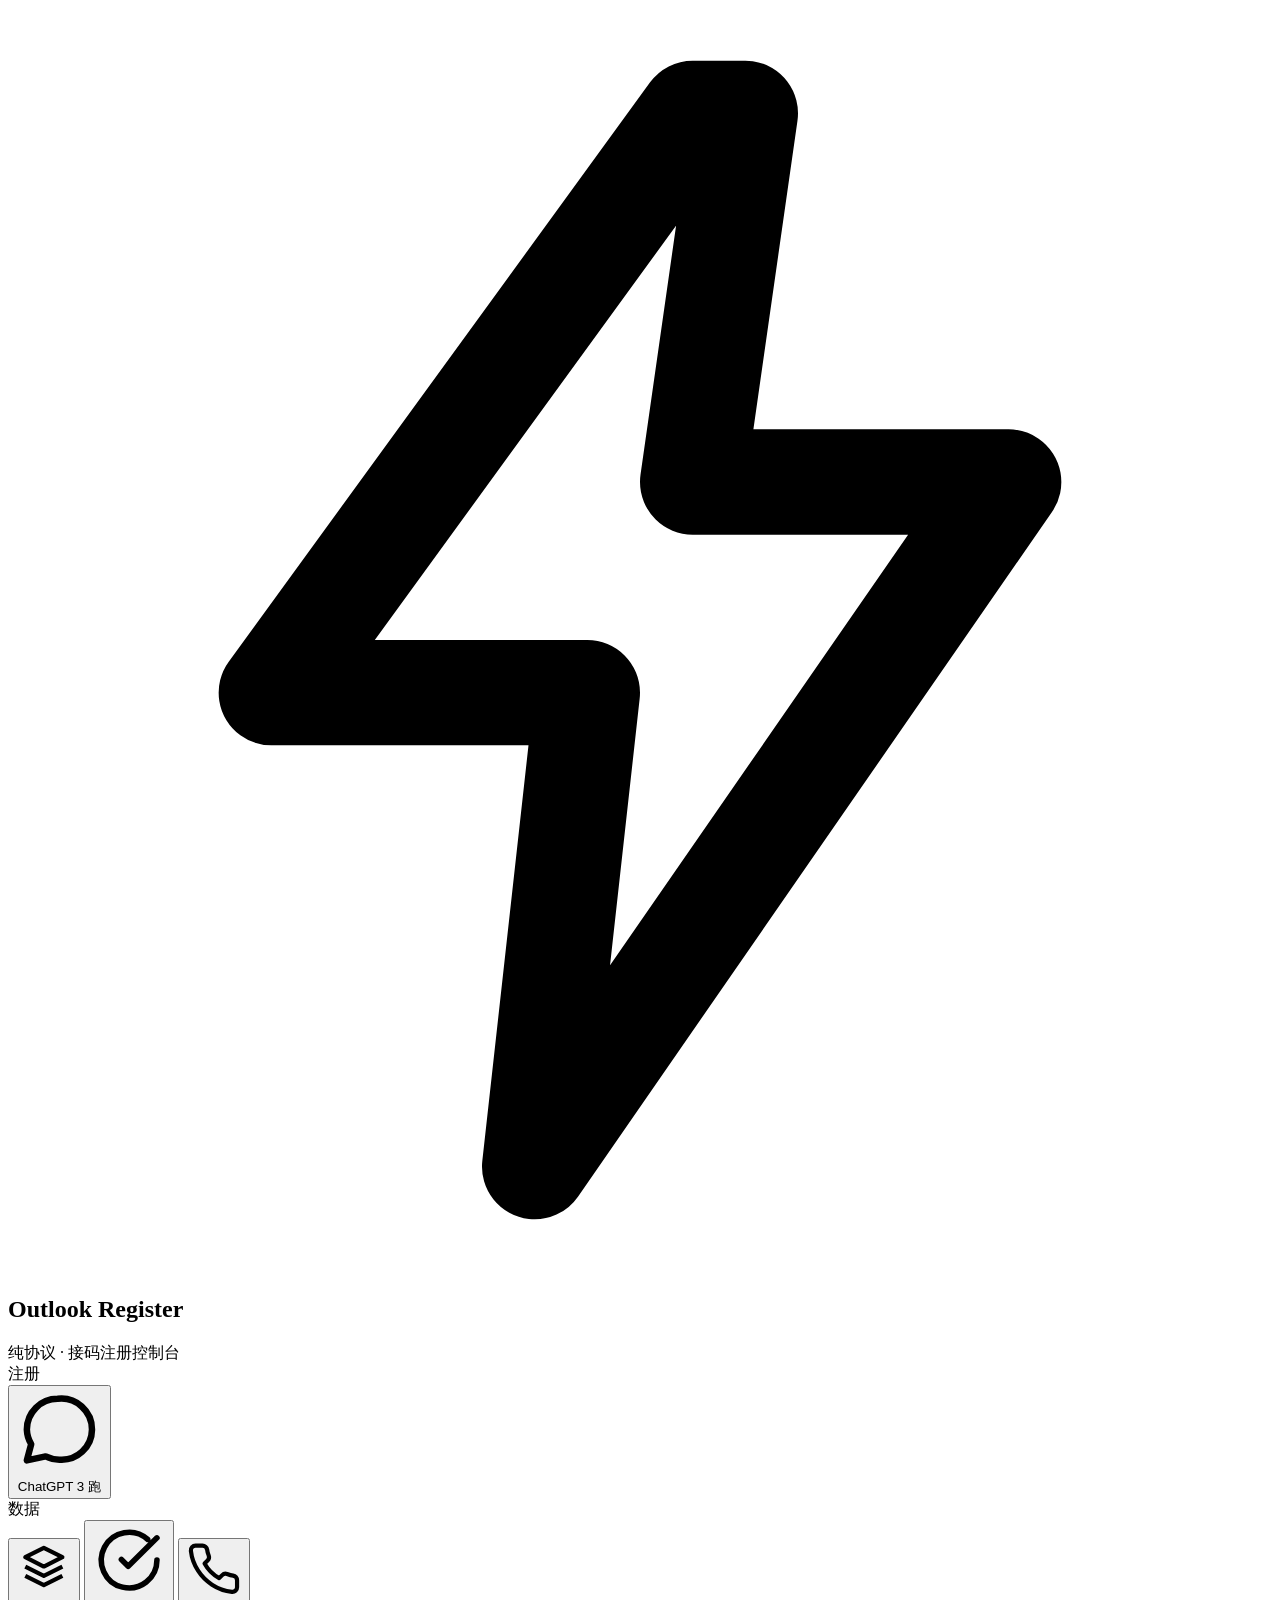
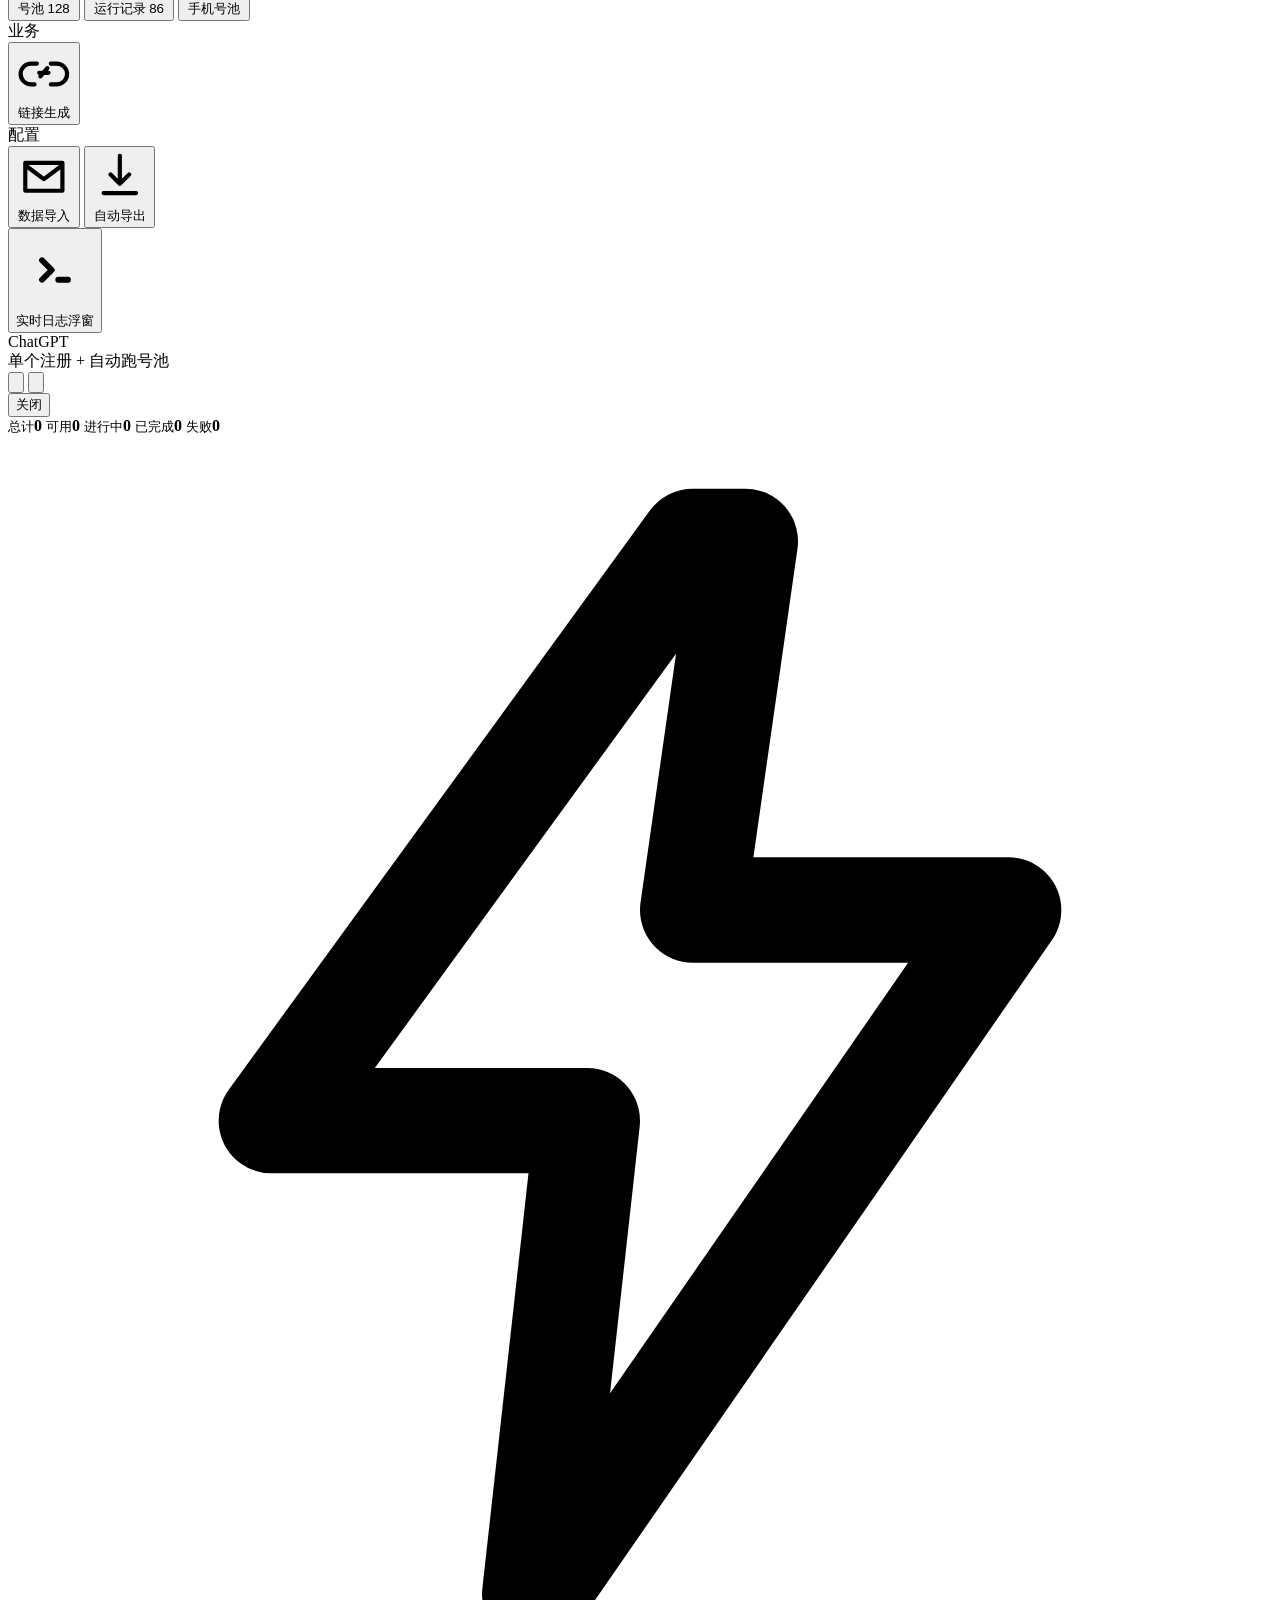
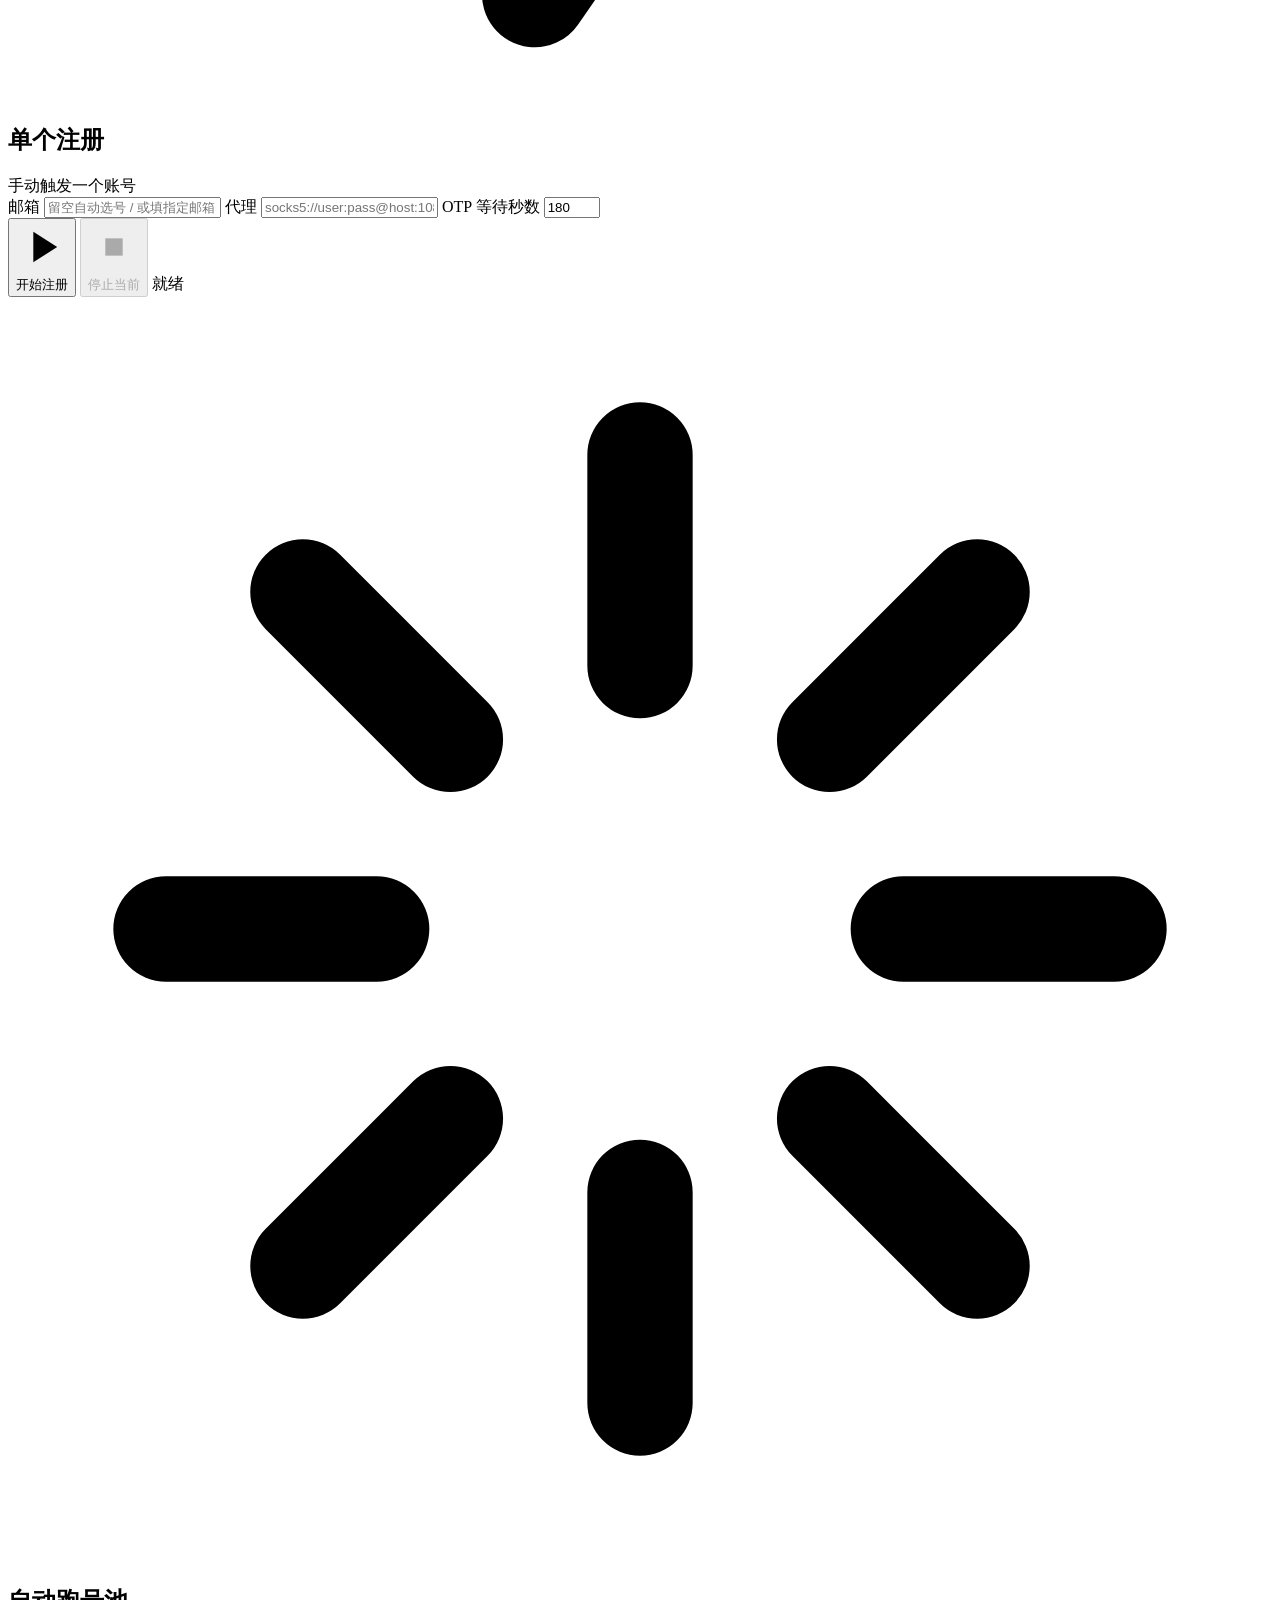
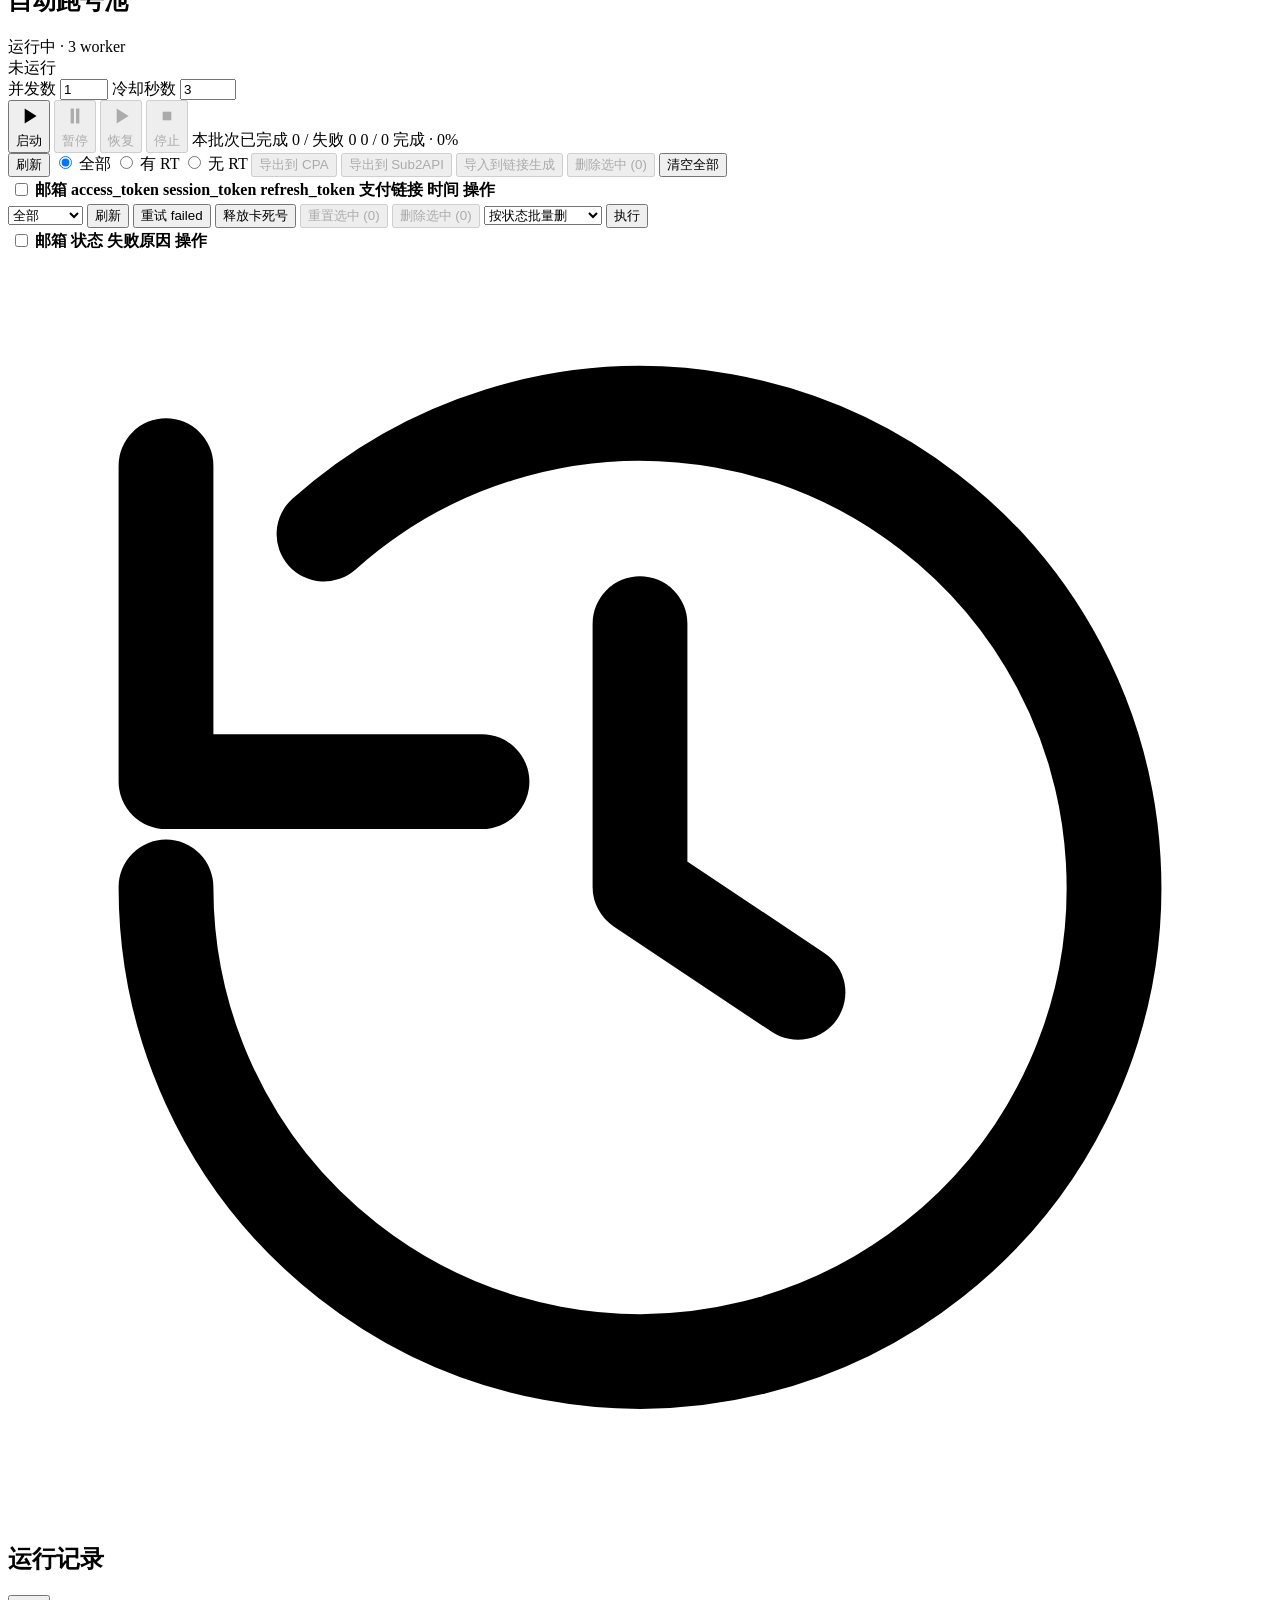
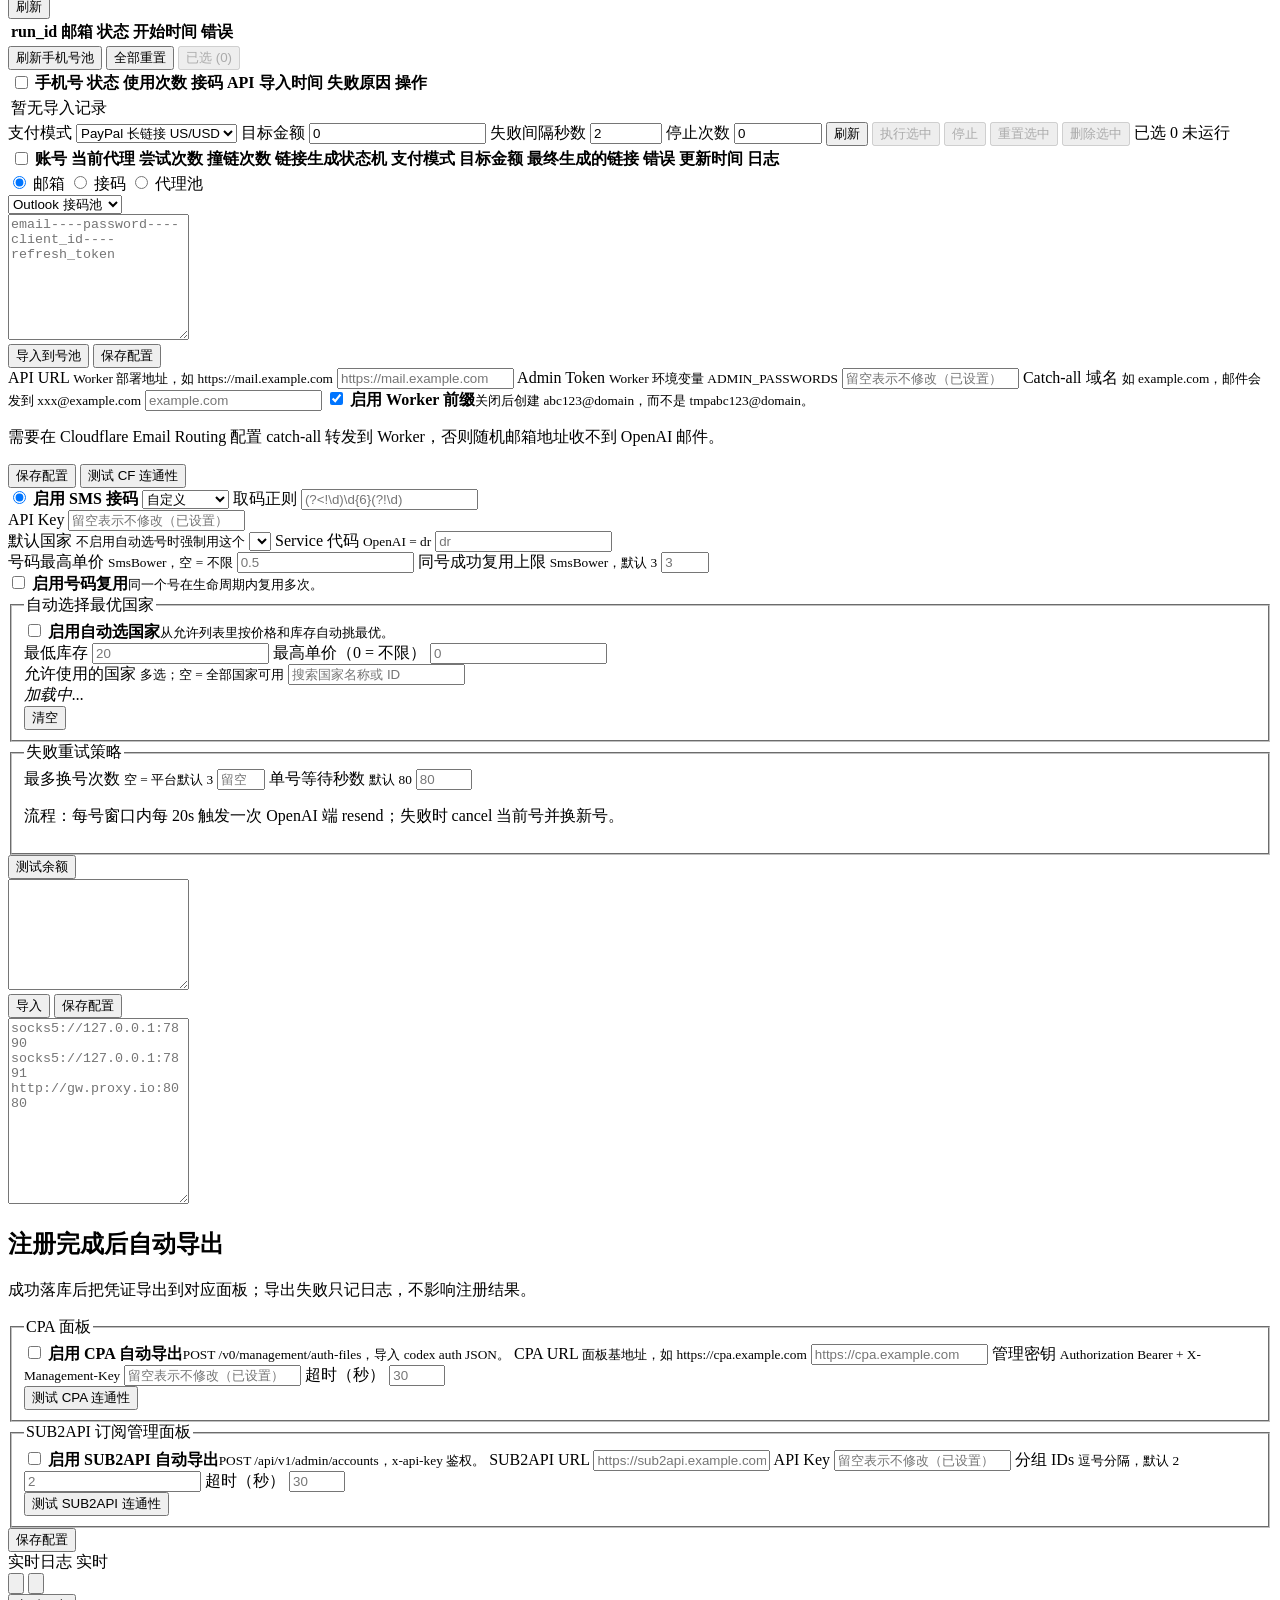
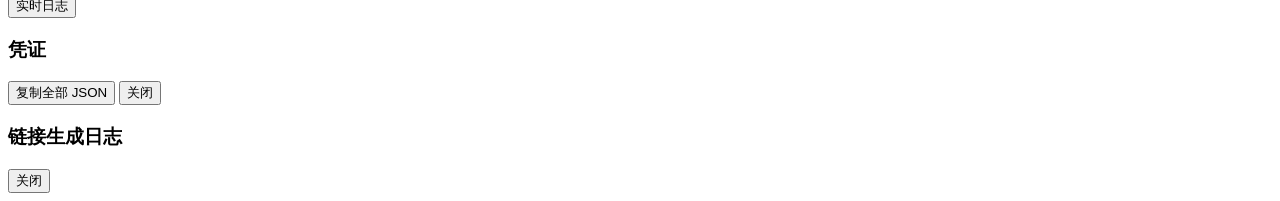
==== commit 7a27daa3: "merge: session link account workbench # Conflicts: #	session_link_gen/__init__.py #	session_link_gen" ====
--- a/webui/static/index.html
+++ b/webui/static/index.html
@@ -172,6 +172,7 @@
             <span class="toolbar-spacer"></span>
             <button id="btnExportCpa" disabled type="button">导出到 CPA</button>
             <button id="btnExportSub2api" disabled type="button">导出到 Sub2API</button>
+            <button id="btnImportToSessionLink" disabled type="button">导入到链接生成</button>
             <button id="btnDeleteSelectedReg" title="删除已勾选的凭证" disabled type="button">删除选中 (<span id="selCountReg">0</span>)</button>
             <button id="btnDeleteAllReg" class="danger" title="清空所有注册结果（危险）" type="button">清空全部</button>
             <span id="exportResult" class="result"></span>
@@ -180,7 +181,7 @@
             <table id="regTable">
               <thead><tr>
                 <th><input type="checkbox" id="regSelectAll" title="全选/全不选"></th>
-                <th>邮箱</th><th>access_token</th><th>session_token</th><th>refresh_token</th><th>时间</th><th>操作</th>
+                <th>邮箱</th><th>access_token</th><th>session_token</th><th>refresh_token</th><th>支付链接</th><th>时间</th><th>操作</th>
               </tr></thead>
               <tbody></tbody>
             </table>
@@ -268,44 +269,48 @@
 
       <section class="tab-content page-section hidden" id="tab-sessionlink" data-screen-label="05 Session Link">
         <section class="card session-link-card">
-          <div class="session-link-grid">
-            <div class="session-link-config">
-              <label>Session JSON / Access Token
-                <textarea id="sessionLinkInput" rows="12" placeholder="粘贴 Session JSON、Bearer access_token，或每行一个 access_token"></textarea>
-              </label>
-              <div class="field-grid session-link-fields">
-                <label>支付模式
-                  <select id="sessionLinkMode">
-                    <option value="PayPal 长链接 US/USD">PayPal 长链接 US/USD</option>
-                  </select>
-                </label>
-                <label>目标金额
-                  <input id="sessionLinkTargetAmount" value="0" placeholder="0">
-                </label>
-                <label>线程数
-                  <input id="sessionLinkThreadCount" type="number" value="1" min="1" max="50">
-                </label>
-                <label>失败间隔秒数
-                  <input id="sessionLinkDelaySeconds" type="number" value="2" min="0" max="86400">
-                </label>
-              </div>
-              <label>付款代理池
-                <textarea id="sessionLinkPaymentProxyPool" rows="5" placeholder="每行一个代理；留空则直连&#10;socks5://127.0.0.1:7890&#10;http://host:8080"></textarea>
-              </label>
-            </div>
-
-            <div class="session-link-run">
-              <div id="sessionLinkStatus" class="status-panel">未运行</div>
-              <div class="action-row session-link-actions">
-                <button id="sessionLinkRunOnce" type="button">生成一次</button>
-                <button id="sessionLinkStart" class="primary" type="button">开始循环直到生成</button>
-                <button id="sessionLinkStop" type="button" disabled>停止</button>
-              </div>
-              <div id="sessionLinkResult" class="session-link-result">
-                <div class="empty">暂无生成结果</div>
-              </div>
-              <div id="sessionLinkLogs" class="session-link-logs"></div>
-            </div>
+          <div class="toolbar session-link-toolbar">
+            <label class="session-link-mode-field">支付模式
+              <select id="sessionLinkMode">
+                <option value="PayPal 长链接 US/USD">PayPal 长链接 US/USD</option>
+              </select>
+            </label>
+            <label class="session-link-number-field">目标金额
+              <input id="sessionLinkTargetAmount" value="0" placeholder="0">
+            </label>
+            <label class="session-link-number-field">失败间隔秒数
+              <input id="sessionLinkDelaySeconds" type="number" value="2" min="0" max="86400">
+            </label>
+            <label class="session-link-number-field">停止次数
+              <input id="sessionLinkStopAfter" type="number" value="0" min="0" max="1000000">
+            </label>
+            <span class="toolbar-spacer"></span>
+            <button id="sessionLinkRefresh" type="button">刷新</button>
+            <button id="sessionLinkRunSelected" class="primary" type="button" disabled>执行选中</button>
+            <button id="sessionLinkStop" type="button" disabled>停止</button>
+            <button id="sessionLinkResetSelected" type="button" disabled>重置选中</button>
+            <button id="sessionLinkDeleteSelected" class="danger" type="button" disabled>删除选中</button>
+            <span class="session-link-count">已选 <span id="sessionLinkSelCount">0</span></span>
+            <span id="sessionLinkStatus" class="result">未运行</span>
+          </div>
+          <div class="table-panel session-link-table-panel">
+            <table id="sessionLinkAccountTable">
+              <thead><tr>
+                <th><input type="checkbox" id="sessionLinkSelectAll" title="全选/全不选"></th>
+                <th>账号</th>
+                <th>当前代理</th>
+                <th>尝试次数</th>
+                <th>撞链次数</th>
+                <th>链接生成状态机</th>
+                <th>支付模式</th>
+                <th>目标金额</th>
+                <th>最终生成的链接</th>
+                <th>错误</th>
+                <th>更新时间</th>
+                <th>日志</th>
+              </tr></thead>
+              <tbody></tbody>
+            </table>
           </div>
         </section>
       </section>
@@ -571,6 +576,16 @@
   </div>
 </div>
 
+<div class="modal hidden session-link-log-modal" id="sessionLinkLogModal">
+  <div class="modal-body">
+    <div class="modal-head">
+      <h3 id="sessionLinkLogTitle">链接生成日志</h3>
+      <button id="sessionLinkLogClose" type="button">关闭</button>
+    </div>
+    <div id="sessionLinkLogBody" class="session-link-log-body"></div>
+  </div>
+</div>
+
 <script src="/static/app.js"></script>
 </body>
 </html>
